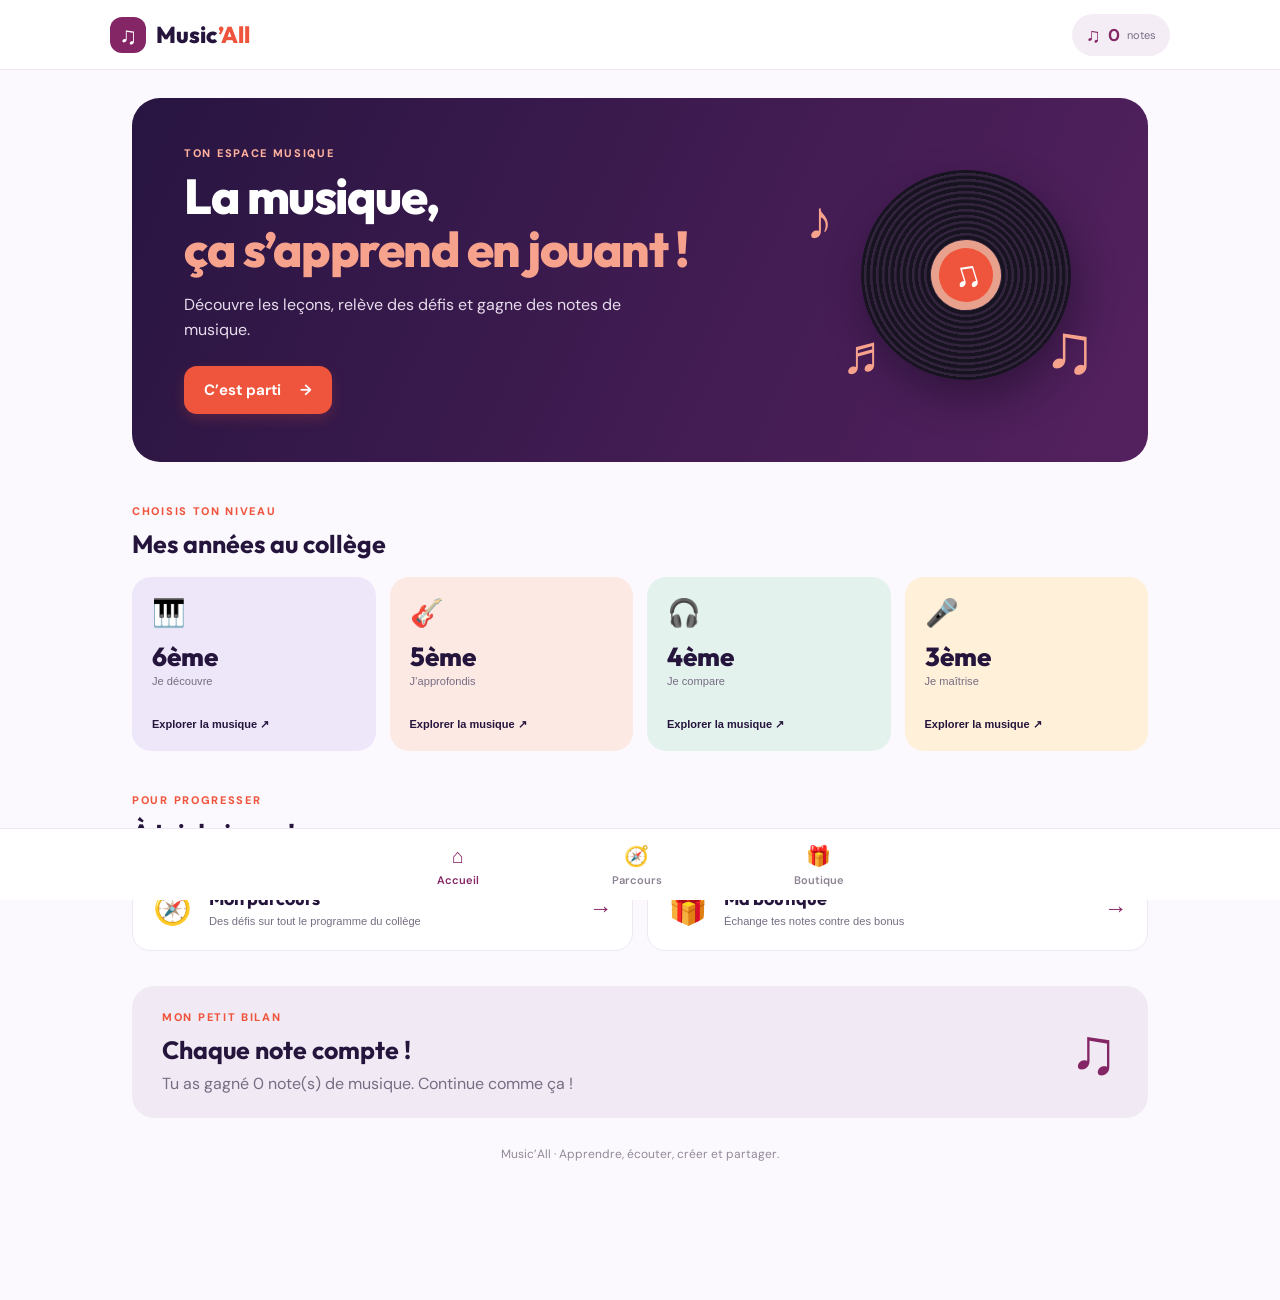
==== index.html @ 3e0e2c01 "Add files via upload" ====
<!doctype html>
<html lang="fr">
<head>
  <meta charset="utf-8">
  <meta name="viewport" content="width=device-width, initial-scale=1">
  <meta name="theme-color" content="#24113f">
  <title>Music’All – L’éducation musicale au collège</title>
  <link rel="stylesheet" href="style.css">
</head>
<body>
  <header class="topbar">
    <a class="brand" href="#" aria-label="Accueil Music’All" onclick="showHome();return false">
      <span class="brand-mark">♫</span><span>Music<span class="brand-accent">’All</span></span>
    </a>
    <div class="wallet" aria-live="polite"><span>♫</span><strong id="header-points">0</strong><small>notes</small></div>
  </header>

  <main id="app">
    <section id="home-view" class="view active">
      <div class="hero">
        <div class="hero-copy">
          <p class="eyebrow">TON ESPACE MUSIQUE</p>
          <h1>La musique,<br><span>ça s’apprend en jouant !</span></h1>
          <p class="hero-text">Découvre les leçons, relève des défis et gagne des notes de musique.</p>
          <button class="primary-btn" onclick="document.getElementById('levels').scrollIntoView({behavior:'smooth'})">C’est parti <span>→</span></button>
        </div>
        <div class="hero-art" aria-hidden="true">
          <span class="float-note n1">♪</span><span class="float-note n2">♫</span>
          <div class="disc"><div class="disc-center">♫</div></div>
          <span class="float-note n3">♬</span>
        </div>
      </div>

      <section class="section-block" id="levels">
        <div class="section-heading"><div><p class="eyebrow">CHOISIS TON NIVEAU</p><h2>Mes années au collège</h2></div></div>
        <div class="level-grid">
          <button class="level-card c6" onclick="showLevel('6e')"><span class="level-icon">🎹</span><span class="level-name">6ème</span><small>Je découvre</small><b>Explorer la musique ↗</b></button>
          <button class="level-card c5" onclick="showLevel('5e')"><span class="level-icon">🎸</span><span class="level-name">5ème</span><small>J’approfondis</small><b>Explorer la musique ↗</b></button>
          <button class="level-card c4" onclick="showLevel('4e')"><span class="level-icon">🎧</span><span class="level-name">4ème</span><small>Je compare</small><b>Explorer la musique ↗</b></button>
          <button class="level-card c3" onclick="showLevel('3e')"><span class="level-icon">🎤</span><span class="level-name">3ème</span><small>Je maîtrise</small><b>Explorer la musique ↗</b></button>
        </div>
      </section>

      <section class="section-block">
        <div class="section-heading"><div><p class="eyebrow">POUR PROGRESSER</p><h2>À toi de jouer !</h2></div></div>
        <div class="feature-grid">
          <button class="feature-card parcours-card" onclick="startJourney()"><span class="feature-emoji">🧭</span><span><b>Mon parcours</b><small>Des défis sur tout le programme du collège</small></span><span class="arrow">→</span></button>
          <button class="feature-card shop-card" onclick="showShop()"><span class="feature-emoji">🎁</span><span><b>Ma boutique</b><small>Échange tes notes contre des bonus</small></span><span class="arrow">→</span></button>
        </div>
      </section>

      <section class="progress-panel">
        <div><p class="eyebrow">MON PETIT BILAN</p><h2>Chaque note compte !</h2><p id="home-progress">Tu as gagné 0 note de musique. Continue comme ça !</p></div>
        <div class="big-note">♫</div>
      </section>
      <p class="footnote">Music’All · Apprendre, écouter, créer et partager.</p>
    </section>

    <section id="level-view" class="view">
      <button class="back-btn" onclick="showHome()">← Accueil</button>
      <div class="page-intro"><p class="eyebrow" id="level-eyebrow">TON NIVEAU</p><h1 id="level-title">6ème</h1><p id="level-desc"></p></div>
      <div id="theme-list" class="theme-list"></div>
    </section>

    <section id="lesson-view" class="view">
      <button class="back-btn" onclick="backToLevel()">← Retour aux thèmes</button>
      <div class="lesson-header"><span class="lesson-symbol" id="lesson-symbol">🎼</span><div><p class="eyebrow" id="lesson-level"></p><h1 id="lesson-title"></h1></div></div>
      <article class="lesson-card">
        <p class="eyebrow">JE COMPRENDS</p><div id="lesson-content" class="lesson-content"></div>
        <div class="remember-box"><div class="remember-title">💡 Ce qu’il faut retenir</div><ul id="lesson-remember"></ul></div>
        <button class="primary-btn full-btn" id="lesson-quiz-btn">Je m’entraîne <span>→</span></button>
      </article>
    </section>

    <section id="quiz-view" class="view">
      <button class="back-btn" onclick="backFromQuiz()">← Retour à la leçon</button>
      <div class="quiz-top"><div><p class="eyebrow" id="quiz-category">ENTRAÎNEMENT</p><h1 id="quiz-title">À toi de jouer !</h1></div><div class="quiz-counter" id="quiz-counter">1 / 5</div></div>
      <div class="quiz-progress"><span id="quiz-progress-bar"></span></div>
      <article class="quiz-card">
        <div class="question-number" id="question-number">QUESTION 1</div>
        <h2 id="question-text"></h2>
        <div id="answer-area" class="answer-area"></div>
        <div id="feedback" class="feedback" aria-live="polite"></div>
        <button id="validate-btn" class="primary-btn full-btn" onclick="validateAnswer()">Valider ma réponse</button>
        <button id="next-btn" class="primary-btn full-btn hidden" onclick="nextQuestion()">Question suivante →</button>
      </article>
    </section>

    <section id="result-view" class="view">
      <div class="result-card">
        <div class="result-icon" id="result-icon">🎉</div><p class="eyebrow">DÉFI TERMINÉ</p><h1 id="result-title">Bravo !</h1>
        <p id="result-message"></p>
        <div class="earned"><strong id="earned-points">+0</strong><span>♫ notes gagnées</span></div>
        <p class="result-score" id="result-score"></p>
        <div class="result-actions"><button class="primary-btn" onclick="replayQuiz()">Recommencer</button><button class="secondary-btn" onclick="resultReturn()">Continuer</button></div>
      </div>
    </section>

    <section id="journey-view" class="view">
      <button class="back-btn" onclick="showHome()">← Accueil</button>
      <div class="page-intro journey-intro"><p class="eyebrow">LE GRAND VOYAGE MUSICAL</p><h1>Mon parcours 🧭</h1><p>Un mélange de questions sur les quatre années du collège. À toi de relever le défi !</p></div>
      <div class="journey-banner"><span>🎼</span><div><b>Le défi des mélomanes</b><small>10 questions · Plusieurs thèmes · Des notes à gagner</small></div></div>
      <button class="primary-btn full-btn" onclick="startJourneyQuiz()">Commencer le parcours <span>→</span></button>
      <p class="small-note">Chaque parcours propose une sélection aléatoire de questions. Tu peux le refaire pour t’entraîner !</p>
    </section>

    <section id="shop-view" class="view">
      <button class="back-btn" onclick="showHome()">← Accueil</button>
      <div class="page-intro"><p class="eyebrow">LA BOUTIQUE MUSIC’ALL</p><h1>Mes bonus 🎁</h1><p>Tu as gagné des notes ? Échange-les contre des récompenses proposées par ton professeur.</p></div>
      <div class="shop-wallet"><span>Mon solde</span><strong><span id="shop-points">0</span> ♫</strong></div>
      <div id="shop-items" class="shop-grid"></div>
      <p class="small-note">Les bonus sont virtuels. Leur utilisation est à définir avec ton professeur.</p>
    </section>
  </main>

  <nav class="bottom-nav">
    <button class="nav-item active" onclick="showHome()"><span>⌂</span>Accueil</button>
    <button class="nav-item" onclick="startJourney()"><span>🧭</span>Parcours</button>
    <button class="nav-item" onclick="showShop()"><span>🎁</span>Boutique</button>
  </nav>
  <div id="toast" class="toast" role="status"></div>
  <script src="app.js"></script>
</body>
</html>
---- style.css ----
@import url('https://fonts.googleapis.com/css2?family=DM+Sans:wght@400;500;600;700;800&family=Outfit:wght@500;600;700;800&display=swap');
:root{--ink:#25153c;--muted:#766d83;--purple:#842665;--purple2:#a43d83;--orange:#ef543c;--paper:#fbf9fd;--line:#eee8f2;--green:#16835d}
*{box-sizing:border-box}body{margin:0;background:var(--paper);color:var(--ink);font-family:'DM Sans',sans-serif;padding-bottom:88px}.topbar{height:70px;display:flex;align-items:center;justify-content:space-between;padding:0 max(22px,calc((100vw - 1060px)/2));background:#fff;border-bottom:1px solid var(--line);position:sticky;top:0;z-index:5}.brand{display:flex;align-items:center;gap:10px;font:800 23px Outfit,sans-serif;color:var(--ink);text-decoration:none}.brand-mark{width:36px;height:36px;border-radius:12px;background:var(--purple);color:white;display:grid;place-items:center;font-size:24px}.brand-accent{color:var(--orange)}.wallet{background:#f5edf5;padding:8px 14px;border-radius:30px;display:flex;align-items:center;gap:7px;color:var(--purple)}.wallet span{font-size:20px}.wallet strong{font-size:17px}.wallet small{color:var(--muted);font-size:11px}main{max-width:1060px;margin:auto;padding:28px 22px 50px}.view{display:none}.view.active{display:block}.hero{background:linear-gradient(115deg,#281541,#54215f);border-radius:28px;padding:48px 52px;color:white;display:flex;justify-content:space-between;align-items:center;overflow:hidden;min-height:290px;position:relative}.hero-copy{max-width:570px;z-index:1}.eyebrow{font-size:11px;font-weight:800;letter-spacing:1.7px;color:var(--orange);margin:0 0 10px}.hero .eyebrow{color:#ffb19e}.hero h1,.page-intro h1,.lesson-header h1,.quiz-top h1{font:800 clamp(32px,5vw,49px)/1.08 Outfit,sans-serif;letter-spacing:-1.5px;margin:0}.hero h1 span{color:#f6a28c}.hero-text{color:#e7dcec;line-height:1.6;max-width:440px;margin:16px 0 23px}.primary-btn,.secondary-btn{border:0;border-radius:13px;padding:14px 20px;font:700 15px 'DM Sans';cursor:pointer;transition:.18s}.primary-btn{background:var(--orange);color:white;box-shadow:0 5px 13px #ef543c30}.primary-btn:hover{transform:translateY(-2px);filter:brightness(1.04)}.primary-btn span{margin-left:15px}.secondary-btn{background:#f2edf5;color:var(--purple)}.full-btn{width:100%;margin-top:20px}.hero-art{width:300px;height:230px;position:relative;flex-shrink:0}.disc{position:absolute;width:210px;height:210px;border-radius:50%;background:repeating-radial-gradient(circle,#171321 0 3px,#33243d 4px 6px);right:25px;top:5px;box-shadow:0 18px 40px #100a1b70;display:grid;place-items:center;transform:rotate(-17deg)}.disc-center{height:70px;width:70px;border-radius:50%;background:var(--orange);color:white;display:grid;place-items:center;font-size:38px;border:8px solid #e7a18d}.float-note{position:absolute;color:#f6a28c;font-size:54px;z-index:2}.n1{left:10px;top:20px}.n2{right:0;bottom:0;font-size:70px}.n3{left:45px;bottom:5px}.section-block{margin-top:42px}.section-heading{display:flex;align-items:end;justify-content:space-between;margin-bottom:17px}.section-heading h2,.progress-panel h2{font:700 25px Outfit;margin:0}.level-grid{display:grid;grid-template-columns:repeat(4,1fr);gap:14px}.level-card{border:0;border-radius:19px;padding:20px;text-align:left;min-height:174px;display:flex;flex-direction:column;align-items:flex-start;cursor:pointer;color:var(--ink);transition:.2s}.level-card:hover{transform:translateY(-4px);box-shadow:0 10px 24px #2c164018}.c6{background:#eee7fa}.c5{background:#fce9e4}.c4{background:#e4f2ee}.c3{background:#fff0d9}.level-icon{font-size:27px;margin-bottom:11px}.level-name{font:800 26px Outfit}.level-card small{color:var(--muted);margin-top:2px}.level-card b{font-size:11px;margin-top:auto;padding-top:13px}.feature-grid{display:grid;grid-template-columns:1fr 1fr;gap:14px}.feature-card{display:flex;align-items:center;gap:16px;text-align:left;padding:20px;border:1px solid var(--line);background:white;border-radius:18px;cursor:pointer;color:var(--ink)}.feature-card:hover{border-color:#d8bfd5}.feature-emoji{font-size:32px}.feature-card b{display:block;font:700 18px Outfit}.feature-card small{display:block;color:var(--muted);margin-top:4px;line-height:1.4}.arrow{margin-left:auto;font-size:23px;color:var(--purple)}.progress-panel{margin-top:35px;border-radius:22px;background:#f1eaf4;padding:24px 30px;display:flex;align-items:center;justify-content:space-between}.progress-panel h2{margin-bottom:7px}.progress-panel p:last-child{color:var(--muted);margin:0}.big-note{font-size:65px;color:var(--purple)}.footnote,.small-note{color:#93899b;font-size:12px;text-align:center;margin:28px 0 0}.back-btn{border:0;background:transparent;color:var(--purple);font-weight:700;padding:8px 0 20px;cursor:pointer}.page-intro{padding:15px 0 25px}.page-intro h1{font-size:40px}.page-intro p:last-child{color:var(--muted);max-width:650px;line-height:1.6}.theme-list{display:grid;grid-template-columns:repeat(2,1fr);gap:14px}.theme-card{background:#fff;border:1px solid var(--line);border-radius:18px;padding:20px;display:flex;align-items:center;gap:15px;cursor:pointer;text-align:left;color:var(--ink)}.theme-card:hover{border-color:#caa9c5;box-shadow:0 8px 20px #2c16400d}.theme-emoji{width:53px;height:53px;border-radius:15px;background:#f4edf5;display:grid;place-items:center;font-size:25px;flex-shrink:0}.theme-card b{display:block;font:700 17px Outfit}.theme-card small{color:var(--muted);display:block;margin-top:5px}.theme-arrow{margin-left:auto;color:var(--purple);font-size:23px}.lesson-header{display:flex;gap:17px;align-items:center;margin:8px 0 23px}.lesson-symbol{width:68px;height:68px;border-radius:20px;background:#f1e8f3;display:grid;place-items:center;font-size:34px}.lesson-header h1{font-size:34px}.lesson-card,.quiz-card{background:#fff;border:1px solid var(--line);border-radius:22px;padding:28px;max-width:800px}.lesson-content{font-size:16px;line-height:1.75}.lesson-content h3{font:700 20px Outfit;margin:20px 0 7px}.lesson-content p{margin:7px 0 14px}.lesson-content .vocab{background:#f8f3f8;border-radius:12px;padding:12px 15px;margin:12px 0}.remember-box{background:#f1eaf4;border-left:4px solid var(--purple);border-radius:12px;padding:18px 20px;margin-top:25px}.remember-title{font:700 18px Outfit;margin-bottom:9px}.remember-box ul{padding-left:20px;margin:0;line-height:1.8}.quiz-top{display:flex;justify-content:space-between;align-items:center;margin:12px 0 18px}.quiz-top h1{font-size:32px}.quiz-counter{background:#f1eaf4;color:var(--purple);padding:10px 14px;border-radius:12px;font-weight:800}.quiz-progress{height:8px;background:#eee8f2;border-radius:20px;overflow:hidden;margin-bottom:20px;max-width:800px}.quiz-progress span{height:100%;display:block;background:var(--orange);width:0;transition:.2s}.quiz-card{max-width:800px}.question-number{color:var(--orange);font-size:11px;font-weight:800;letter-spacing:1.5px}.quiz-card h2{font:700 24px/1.35 Outfit;margin:12px 0 22px}.answer-area{display:grid;gap:10px}.answer-option{border:2px solid #eee8f2;background:white;border-radius:13px;padding:14px 16px;text-align:left;font:600 15px 'DM Sans';cursor:pointer;color:var(--ink)}.answer-option:hover{border-color:#c9a7c4}.answer-option.selected{border-color:var(--purple);background:#f7f0f7}.answer-option.correct{border-color:#40a982;background:#eaf7f1}.answer-option.wrong{border-color:#e77d6b;background:#fff0ed}.feedback{min-height:24px;margin-top:13px;font-weight:700;font-size:14px}.feedback.good{color:var(--green)}.feedback.bad{color:#c84b3c}.hidden{display:none!important}.result-card{max-width:600px;margin:35px auto;background:white;border:1px solid var(--line);border-radius:25px;padding:38px;text-align:center}.result-icon{font-size:60px}.result-card h1{font:800 38px Outfit;margin:5px}.result-card>p:not(.eyebrow){color:var(--muted);line-height:1.5}.earned{background:#f5edf5;border-radius:17px;padding:16px;margin:20px auto;width:max-content;min-width:170px;color:var(--purple)}.earned strong{font:800 34px Outfit;display:block}.earned span{font-size:13px}.result-score{font-weight:700!important;color:var(--ink)!important}.result-actions{display:flex;gap:10px;justify-content:center;flex-wrap:wrap}.journey-banner{background:linear-gradient(110deg,#2c1747,#68265f);border-radius:19px;color:white;padding:22px;display:flex;align-items:center;gap:18px;margin:10px 0 20px}.journey-banner>span{font-size:40px}.journey-banner b{display:block;font:700 19px Outfit}.journey-banner small{display:block;color:#e6d8e8;margin-top:5px}.shop-wallet{background:#f1eaf4;border-radius:16px;padding:17px 20px;display:flex;justify-content:space-between;align-items:center;margin-bottom:18px;color:var(--purple)}.shop-wallet strong{font:800 24px Outfit}.shop-grid{display:grid;grid-template-columns:repeat(2,1fr);gap:14px}.shop-item{background:white;border:1px solid var(--line);border-radius:18px;padding:20px;display:flex;gap:15px;align-items:center}.shop-item .shop-emoji{font-size:31px}.shop-item b{display:block;font:700 17px Outfit}.shop-item small{display:block;color:var(--muted);margin:4px 0 10px}.buy-btn{border:0;border-radius:9px;padding:8px 12px;background:#f2eaf3;color:var(--purple);font-weight:800;cursor:pointer}.buy-btn:disabled{opacity:.4;cursor:not-allowed}.toast{position:fixed;bottom:95px;left:50%;transform:translate(-50%,15px);background:#24153a;color:white;padding:12px 18px;border-radius:12px;opacity:0;pointer-events:none;transition:.2s;z-index:10;font-weight:600;font-size:13px}.toast.show{opacity:1;transform:translate(-50%,0)}.bottom-nav{position:fixed;bottom:0;left:0;right:0;height:72px;background:#fff;border-top:1px solid var(--line);display:flex;justify-content:center;gap:min(14vw,120px);z-index:6}.nav-item{border:0;background:none;color:#8b8292;font:600 11px 'DM Sans';display:flex;flex-direction:column;align-items:center;justify-content:center;gap:4px;cursor:pointer;min-width:55px}.nav-item span{font-size:20px}.nav-item.active{color:var(--purple)}@media(max-width:720px){main{padding:18px 15px 35px}.hero{padding:32px 25px;min-height:260px}.hero-art{width:155px;height:160px;margin-right:-25px;opacity:.9}.disc{width:145px;height:145px;right:0;top:5px}.disc-center{width:52px;height:52px;font-size:27px;border-width:6px}.float-note{font-size:35px}.n1{left:-5px}.n2{font-size:45px}.n3{left:5px}.hero h1{font-size:35px}.hero-text{font-size:14px}.level-grid{grid-template-columns:repeat(2,1fr)}.level-card{min-height:150px;padding:16px}.feature-grid,.theme-list,.shop-grid{grid-template-columns:1fr}.section-block{margin-top:32px}.lesson-card,.quiz-card{padding:20px}.lesson-header h1{font-size:27px}.page-intro h1{font-size:34px}.progress-panel{padding:20px}.big-note{font-size:48px}}@media(max-width:390px){.hero-art{display:none}.hero{padding:29px 23px}.hero h1{font-size:33px}}
.shop-kind{display:block;width:max-content;margin:2px 0 9px;padding:4px 7px;border-radius:6px;background:#f5eff6;color:#842665;font-size:9px;font-weight:800;letter-spacing:.7px}
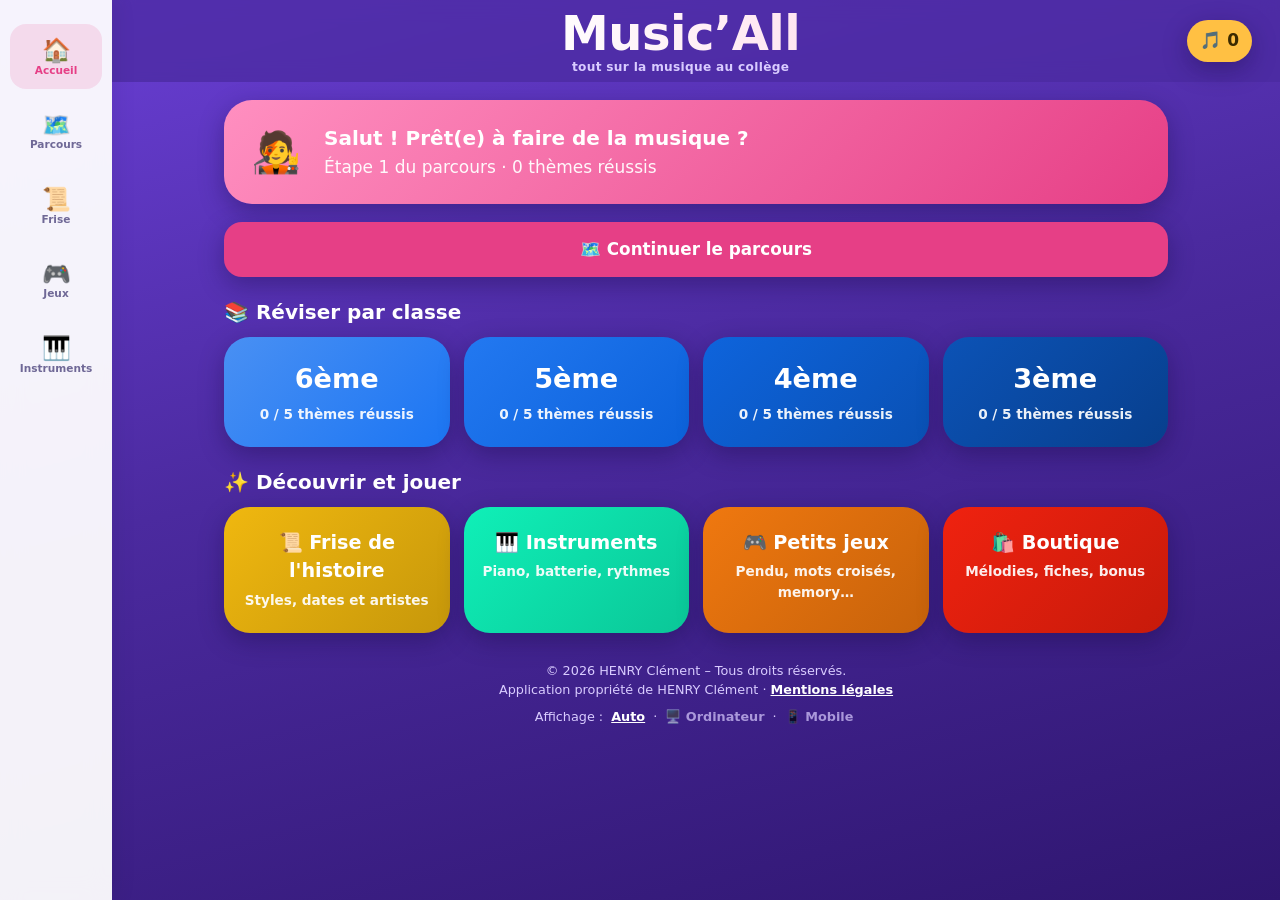
==== commit 2438fe32: "Add files via upload" ====
--- a/index.html
+++ b/index.html
@@ -1,124 +1,770 @@
-<!doctype html>
+<!DOCTYPE html>
 <html lang="fr">
 <head>
-  <meta charset="utf-8">
-  <meta name="viewport" content="width=device-width, initial-scale=1">
-  <meta name="theme-color" content="#24113f">
-  <title>Music’All – L’éducation musicale au collège</title>
-  <link rel="stylesheet" href="style.css">
+<meta charset="utf-8">
+<meta name="viewport" content="width=device-width, initial-scale=1, viewport-fit=cover">
+<title>Music’All</title>
+<link rel="manifest" href="manifest.webmanifest">
+<link rel="icon" href="icon-192.png">
+<link rel="apple-touch-icon" href="icon-192.png">
+<meta name="theme-color" content="#4b2a8f">
+<meta name="apple-mobile-web-app-capable" content="yes">
+<meta name="mobile-web-app-capable" content="yes">
+<meta name="apple-mobile-web-app-title" content="Music’All">
+<style>
+:root{--bg:#f6f2ff;--card:#fff;--ink:#1e1544;--mut:#6f6896;--pri:#4b2a8f;--sun:#ffc043;--teal:#2bb3a3;--sec:#7c4dff;--pink:#ff5c8a;--ok:#2bb673;--ko:#ef476f;--line:#e5dcff;--sh:0 8px 24px rgba(75,42,143,.16)}
+@media(prefers-color-scheme:dark){:root{--bg:#150f2b;--card:#211a42;--ink:#f1ecff;--mut:#aaa2d4;--pri:#7c4dff;--sec:#9a73ff;--line:#362c66;--sh:0 8px 24px rgba(0,0,0,.4)}}
+*{box-sizing:border-box;-webkit-tap-highlight-color:transparent}
+body{margin:0;font-family:ui-rounded,"Nunito","Segoe UI",system-ui,sans-serif;background:var(--bg);color:var(--ink);line-height:1.5;padding-bottom:calc(96px + env(safe-area-inset-bottom))}
+header{position:sticky;top:0;z-index:9;display:flex;align-items:center;gap:8px;padding:calc(10px + env(safe-area-inset-top)) 14px 10px;background:color-mix(in srgb,var(--bg) 88%,transparent);backdrop-filter:blur(10px)}
+#back{border:0;background:var(--card);color:var(--ink);width:42px;height:42px;border-radius:50%;font-size:1.5rem;box-shadow:var(--sh);cursor:pointer;visibility:hidden;flex:none}
+#logo{flex:1;margin:0;text-align:center;font-size:clamp(1.3rem,6vw,1.9rem);font-weight:900;white-space:nowrap;cursor:pointer;background:linear-gradient(90deg,var(--pri),var(--pink));-webkit-background-clip:text;background-clip:text;color:transparent}
+@media(prefers-color-scheme:dark){#logo{background:linear-gradient(90deg,#b79cff,#ff8fb0);-webkit-background-clip:text;background-clip:text}}
+#score{background:var(--sun);color:#3b2a00;font-weight:900;padding:8px 13px;border-radius:99px;box-shadow:var(--sh);flex:none;cursor:pointer}
+main{max-width:640px;margin:0 auto;padding:6px 16px}
+h2{margin:20px 0 10px;font-size:1.25rem}
+.hero-card{background:linear-gradient(135deg,var(--pri),var(--pink));color:#fff;border-radius:28px;padding:20px;box-shadow:var(--sh);display:flex;gap:16px;align-items:center;margin:8px 0 6px}
+.hero-card h3{margin:0;font-size:1.25rem}.hero-card p{margin:2px 0 0;opacity:.95}
+.btn{border:0;border-radius:18px;padding:15px 20px;font:inherit;font-weight:800;cursor:pointer;background:var(--card);color:var(--ink);box-shadow:var(--sh);transition:transform .12s}
+.btn:active{transform:scale(.97)}
+.main{background:var(--pri);color:#fff;width:100%;margin-top:12px;font-size:1.05rem}
+.alt{background:var(--sec);color:#fff}
+.grid{display:grid;grid-template-columns:1fr 1fr;gap:14px}
+.lv{color:#fff;text-align:center;padding:22px 16px;border-radius:26px;background:linear-gradient(135deg,var(--c),var(--c2));font-size:1.7rem;font-weight:900}
+.lv small{display:block;font-size:.85rem;font-weight:700;opacity:.92;margin-top:4px}
+.axe{display:flex;align-items:center;gap:14px;width:100%;text-align:left;margin-bottom:12px;padding:12px 16px}
+.axe .t{width:52px;height:52px;border-radius:16px;display:grid;place-items:center;font-size:1.7rem;flex:none}
+.axe b{display:block}.axe small{color:var(--mut);font-weight:700;display:block}
+.card{background:var(--card);border-radius:24px;padding:18px;margin:12px 0;box-shadow:var(--sh)}
+.card h3{margin:0 0 8px}.card p{margin:8px 0}
+.lesson{border-top:6px solid var(--sec)}
+.retain{border-top:6px solid var(--sun);background:color-mix(in srgb,var(--sun) 14%,var(--card))}
+.retain li{list-style:none;margin:8px 0;padding-left:30px;position:relative}
+.retain li::before{content:"♪";position:absolute;left:4px;color:var(--pink);font-weight:900}
+.seg{display:flex;background:var(--line);border-radius:18px;padding:4px;margin:10px 0}
+.seg button{flex:1;border:0;background:none;padding:11px;border-radius:14px;font:inherit;font-weight:800;color:var(--mut);cursor:pointer}
+.seg button.on{background:var(--card);color:var(--ink);box-shadow:var(--sh)}
+.tr{color:var(--mut);font-size:.92rem;margin:4px 0 8px}
+.q{font-size:1.1rem}
+.opt{display:block;width:100%;text-align:left;margin:8px 0;padding:15px;border-radius:16px;border:2px solid var(--line);background:var(--card);color:var(--ink);font:inherit;cursor:pointer}
+.opt.ok{border-color:var(--ok);background:color-mix(in srgb,var(--ok) 20%,var(--card))}
+.opt.ko{border-color:var(--ko);background:color-mix(in srgb,var(--ko) 20%,var(--card))}
+input[type=text],select{font:inherit;padding:14px;border-radius:16px;border:2px solid var(--line);width:100%;margin:8px 0;background:var(--card);color:var(--ink)}
+.chips{display:flex;flex-wrap:wrap;gap:8px;margin:8px 0;min-height:44px;padding:6px;border-radius:16px}
+.zone{border:2px dashed var(--line)}
+.chip{background:var(--sec);color:#fff;padding:10px 15px;border-radius:99px;border:0;font:inherit;font-weight:700;cursor:pointer;touch-action:none;user-select:none;-webkit-user-select:none}
+.chip.sel{outline:3px solid var(--sun)}.chip.off{background:var(--line);color:var(--mut)}
+.msg{font-weight:800;margin-top:10px}.msg.ok{color:var(--ok)}.msg.ko{color:var(--ko)}
+.say{background:none;border:0;font:inherit;color:var(--sec);font-weight:800;cursor:pointer;padding:6px 0}
+.bar{height:12px;background:var(--line);border-radius:9px;overflow:hidden;margin:6px 0}
+.bar i{display:block;height:100%;background:linear-gradient(90deg,var(--sun),var(--pink));border-radius:9px;transition:width .4s}
+.big{text-align:center}.big .em{font-size:3.6rem}
+.gift{background:color-mix(in srgb,var(--sun) 25%,var(--card));border-radius:16px;padding:10px;margin:10px 0;font-weight:800}
+.ex{max-width:760px;margin-left:auto;margin-right:auto}
+.av{position:relative;width:1.6em;height:1.6em;display:inline-grid;place-items:center;border-radius:50%;flex:none}
+.av .b{font-size:1em;line-height:1}.av img.b{width:100%;height:100%;object-fit:contain}
+.av .hat{position:absolute;top:-.3em;left:50%;transform:translateX(-50%);font-size:.55em;line-height:1}
+.av .fc{position:absolute;top:.52em;left:50%;transform:translateX(-50%);font-size:.42em;line-height:1}
+.av .hd{position:absolute;right:-.25em;bottom:.05em;font-size:.55em;line-height:1}
+.av .pt{position:absolute;left:-.3em;bottom:0;font-size:.55em;line-height:1}
+.items{display:grid;grid-template-columns:repeat(auto-fill,minmax(84px,1fr));gap:10px}
+.it{border:2px solid var(--line);background:var(--card);border-radius:16px;padding:10px 4px;font-size:1.8rem;text-align:center;cursor:pointer;color:var(--ink);font-family:inherit}
+.it small{display:block;font-size:.68rem;font-weight:700;color:var(--mut);line-height:1.1;margin-top:4px}
+.it.on{border-color:var(--pink);background:color-mix(in srgb,var(--pink) 14%,var(--card))}
+.it.lock{opacity:.55;filter:grayscale(1)}
+.it i{display:block;width:32px;height:32px;border-radius:50%;margin:0 auto;border:2px solid #fff;box-shadow:0 0 0 1px var(--line)}
+.road{display:flex;flex-direction:column-reverse;position:relative;padding:14px 0;margin:10px 0}
+.road::before{content:"";position:absolute;left:50%;top:0;bottom:0;width:18px;margin-left:-9px;border-radius:9px;background:repeating-linear-gradient(180deg,#fff9 0 10px,transparent 10px 24px),#c9bbea}
+.stop{display:grid;grid-template-columns:1fr 84px 1fr;align-items:center;margin:16px 0;position:relative}
+.nw{grid-column:2;grid-row:1;display:flex;justify-content:center;position:relative}
+.node{width:70px;height:70px;border-radius:50%;border:5px solid #fff;font-size:1.9rem;background:#c9bbea;box-shadow:var(--sh);cursor:pointer}
+.node.done{background:var(--sun)}.node.cur{background:var(--pink);animation:pulse 1.4s infinite}.node.lock{filter:grayscale(1);opacity:.55;cursor:not-allowed}
+.lab{padding:0 10px;font-weight:900}.lab small{display:block;color:var(--mut);font-weight:700}
+.stop.r .lab{grid-column:3;grid-row:1}.stop.l .lab{grid-column:1;grid-row:1;text-align:right}
+.hero{position:absolute;top:-56px;left:50%;margin-left:-29px;animation:bob 1s infinite;pointer-events:none;z-index:2}
+.hero.walk{animation:walk 1s ease-out,bob 1s 1s infinite}
+@keyframes bob{50%{transform:translateY(-6px)}}
+@keyframes walk{from{transform:translateY(120px);opacity:0}to{transform:none;opacity:1}}
+@keyframes pulse{50%{box-shadow:0 0 0 12px rgba(255,92,138,.28)}}
+/* frise */
+.tl{overflow-x:auto;scroll-snap-type:x proximity;padding-bottom:6px}
+.tli{display:flex;gap:12px;width:max-content;position:relative;padding:50px 10px 10px}
+.tli::before{content:"";position:absolute;left:0;right:0;top:36px;height:6px;border-radius:4px;background:linear-gradient(90deg,var(--sec),var(--pink))}
+.ti{width:158px;flex:none;position:relative;cursor:pointer;text-align:center;scroll-snap-align:center}
+.ti .dt{position:absolute;top:-40px;left:-6px;right:-6px;font-weight:900;font-size:.74rem;color:var(--pri)}
+.ti i{position:absolute;top:-20px;left:50%;margin-left:-10px;width:20px;height:20px;border-radius:50%;background:var(--c);border:4px solid var(--bg)}
+.ti .tc{background:var(--card);border-radius:18px;padding:12px 8px;box-shadow:var(--sh);border-top:6px solid var(--c);min-height:104px}
+.ti.on .tc{outline:3px solid var(--sun)}
+.ti .tc div{font-size:1.9rem}.ti .tc b{display:block;font-size:.85rem;line-height:1.2}
+.arrows{display:flex;gap:10px;justify-content:flex-end}.arrows button{width:48px;padding:8px}
+/* piano & batterie */
+.piano{position:relative;display:flex;height:190px;margin:10px 0;user-select:none;-webkit-user-select:none;touch-action:none}
+.wk{flex:1;background:#fff;border:1px solid #b9b0d0;border-radius:0 0 8px 8px;display:flex;align-items:flex-end;justify-content:center;padding-bottom:8px;font-size:.7rem;color:#5a5278;font-weight:800}
+.wk.on{background:#d9c8ff}.wk.tg{box-shadow:inset 0 -16px 0 var(--sun)}
+.bk{position:absolute;top:0;width:4.3%;height:62%;background:#241a4a;border-radius:0 0 6px 6px;z-index:2}
+.bk.on{background:var(--sec)}.bk.tg{box-shadow:0 0 0 4px var(--sun)}
+.pads{display:grid;grid-template-columns:repeat(3,1fr);gap:10px}
+.pad{aspect-ratio:1.25;border:0;border-radius:18px;font:inherit;font-weight:800;color:#fff;font-size:.95rem;cursor:pointer;touch-action:manipulation;box-shadow:var(--sh)}
+.pad:active{transform:scale(.94)}
+.sq{display:grid;grid-template-columns:62px repeat(8,1fr);gap:4px;align-items:center}
+.sq b{font-size:.72rem}.sc{aspect-ratio:1;border:0;border-radius:8px;background:var(--line);cursor:pointer;padding:0}
+.sc.on{background:var(--sec)}.sc.cur{outline:3px solid var(--sun)}
+/* mots croisés / mêlés */
+.xw{display:grid;gap:2px;justify-content:center;margin:10px auto}
+.xc{position:relative;width:var(--cs);height:var(--cs)}.xc.b{visibility:hidden}
+.xc input{width:100%;height:100%;text-align:center;text-transform:uppercase;font:inherit;font-weight:800;padding:0;border:2px solid var(--line);border-radius:6px;background:var(--card);color:var(--ink);font-size:calc(var(--cs)*.55)}
+.xc small{position:absolute;top:1px;left:3px;font-size:.55rem;font-weight:800;color:var(--sec);pointer-events:none}
+.xc.ko input{background:color-mix(in srgb,var(--ko) 25%,var(--card))}.xc.ok input{background:color-mix(in srgb,var(--ok) 25%,var(--card))}
+.cl li{margin:6px 0}
+.ws{display:grid;grid-template-columns:repeat(10,1fr);gap:3px;max-width:380px;margin:10px auto;user-select:none}
+.wc{aspect-ratio:1;border:0;border-radius:8px;background:var(--card);color:var(--ink);font:inherit;font-weight:800;box-shadow:var(--sh);cursor:pointer;font-size:1rem;padding:0}
+.wc.s{background:var(--sun);color:#3b2a00}.wc.f{background:var(--sec);color:#fff}
+.wl{display:flex;flex-wrap:wrap;gap:6px}.wl span{padding:4px 10px;border-radius:99px;background:var(--line);font-weight:700;font-size:.85rem}.wl span.f{text-decoration:line-through;opacity:.5}
+.kb{display:grid;grid-template-columns:repeat(7,1fr);gap:6px;margin:12px 0}.kbk{margin:0;padding:10px 0;text-align:center}.kbk:disabled{opacity:.55}
+.dz{display:flex;align-items:center;gap:10px;margin:8px 0}.dz b{flex:1;font-size:.9rem}
+.slot{flex:1;min-height:52px;border:2px dashed var(--line);border-radius:14px;display:flex;align-items:center;justify-content:center;padding:4px}
+.slot.ok{border:2px solid var(--ok);background:color-mix(in srgb,var(--ok) 18%,var(--card))}.slot.ko{border:2px solid var(--ko);background:color-mix(in srgb,var(--ko) 18%,var(--card))}
+.mem{display:grid;grid-template-columns:repeat(3,1fr);gap:10px;margin:14px 0}
+.mc{min-height:82px;border:0;border-radius:18px;background:linear-gradient(135deg,var(--sec),var(--pink));color:#fff;font:inherit;font-weight:800;font-size:1.4rem;cursor:pointer;padding:6px}
+.mc.up{background:var(--card);color:var(--ink);box-shadow:var(--sh);font-size:.78rem}.mc.done{background:color-mix(in srgb,var(--ok) 25%,var(--card));color:var(--ink);font-size:.78rem}
+#toast{position:fixed;left:16px;right:16px;bottom:calc(92px + env(safe-area-inset-bottom));max-width:560px;margin:auto;background:var(--ink);color:var(--bg);padding:12px 16px;border-radius:16px;z-index:50;transition:opacity .3s;opacity:0;pointer-events:none;text-align:center;font-weight:700}
+#tabs{position:fixed;left:0;right:0;bottom:0;z-index:20;display:flex;gap:4px;padding:8px 8px calc(8px + env(safe-area-inset-bottom));background:color-mix(in srgb,var(--card) 94%,transparent);backdrop-filter:blur(12px);box-shadow:0 -6px 20px rgba(0,0,0,.08)}
+#tabs button{flex:1;border:0;background:none;color:var(--mut);font:inherit;font-size:1.45rem;display:flex;flex-direction:column;align-items:center;padding:5px 2px;border-radius:16px;cursor:pointer;line-height:1.2}
+#tabs button span{font-size:.66rem;font-weight:800}
+#tabs button.on{color:var(--pink);background:color-mix(in srgb,var(--pink) 13%,transparent)}
+footer{max-width:640px;margin:18px auto 0;padding:0 16px;text-align:center;color:var(--mut);font-size:.8rem}
+footer a{color:var(--sec);font-weight:800;text-decoration:underline;cursor:pointer}
+#vw{margin-top:8px}#vw a{margin:0 4px;text-decoration:none;opacity:.7;cursor:pointer;color:var(--mut)}#vw a.on{opacity:1;color:var(--pri);text-decoration:underline}
+body.desk{padding-left:112px;padding-bottom:30px;font-size:17px}
+body.desk header{padding-left:20px;padding-right:28px}
+body.desk #tabs{top:0;bottom:0;right:auto;width:112px;flex-direction:column;justify-content:flex-start;gap:10px;padding:24px 10px;box-shadow:6px 0 20px rgba(0,0,0,.06)}
+body.desk #tabs button{flex:none;padding:12px 4px}
+body.desk main,body.desk footer{max-width:1000px}
+body.desk main{padding:10px 28px}
+body.desk .grid{grid-template-columns:repeat(auto-fill,minmax(220px,1fr))}
+body.desk .road{max-width:620px;margin:10px auto}
+body.desk .kb{grid-template-columns:repeat(13,1fr)}
+body.desk .mem{grid-template-columns:repeat(4,1fr)}
+body.desk .piano{height:240px}
+body.desk .btn:hover,body.desk .opt:hover,body.desk .it:hover{transform:translateY(-2px)}
+body.desk #toast{left:132px}
+/* ===== Thème violet (v2) */
+:root{--bg:#3b1d86;--card:#fff;--ink:#1e1544;--mut:#6f6896;--pri:#4b2a8f;--sun:#ffc043;--sec:#7c4dff;--pink:#ff5c8a;--ok:#2bb673;--ko:#ef476f;--line:#e5dcff;--sh:0 8px 24px rgba(20,8,60,.35);--rb:#e63f86}
+body{background:linear-gradient(165deg,#6a3fd6 0%,#4b2a9f 45%,#2f1670 100%) fixed;color:#fff}
+header{background:color-mix(in srgb,#4b2a9f 74%,transparent);padding-top:calc(8px + env(safe-area-inset-top));padding-bottom:8px}
+#ttl{flex:1;text-align:center;line-height:1.05;cursor:pointer}
+#logo{margin:0;font-size:clamp(2.1rem,9.5vw,3rem);letter-spacing:-.5px;background:linear-gradient(90deg,#fff 35%,#ffc2dd);-webkit-background-clip:text;background-clip:text;color:transparent;flex:none}
+#sub{font-size:.76rem;font-weight:700;color:#d9ccff;margin-top:3px;letter-spacing:.3px}
+.card{color:var(--ink)}.gift{color:#3b2a00}.ti .tc{color:var(--ink)}
+.tr{color:#d9ccff}.card .tr,.gift .tr{color:var(--mut)}
+.msg.ok{color:#7dffb8}.msg.ko{color:#ff9db5}.card .msg.ok{color:var(--ok)}.card .msg.ko{color:var(--ko)}
+.wl span{color:var(--ink)}.lab small{color:#e2d8ff}.say{color:#ffd1e6}
+.ti .dt{color:#fff}.ti i{border-color:#4b2a9f}
+footer{color:#d9ccff}footer a{color:#fff}#vw a{color:#d9ccff}#vw a.on{color:#fff}
+#toast{color:#fff}
+.hero-card{background:linear-gradient(135deg,#ff8fc0,#e63f86)}
+.main{background:var(--rb)}
+.alt{background:#fff;color:var(--rb);box-shadow:inset 0 0 0 2px var(--rb),var(--sh)}
+.chip{background:var(--rb)}.chip.off{background:#fff;color:var(--ink)}
+.lesson{border-top-color:var(--rb)}.retain li::before{color:var(--rb)}
+.bar i{background:linear-gradient(90deg,var(--sun),var(--rb))}
+.node.cur{background:var(--rb)}.node.done{background:color-mix(in srgb,var(--rb) 45%,white)}
+.it.on{border-color:var(--rb)}
+.mc{background:linear-gradient(135deg,var(--rb),color-mix(in srgb,var(--rb) 55%,white))}
+.wc.f,.sc.on{background:var(--rb)}
+#tabs button.on{color:var(--rb);background:color-mix(in srgb,var(--rb) 14%,transparent)}
+.cb{background:linear-gradient(135deg,var(--c),var(--c2));color:#fff;text-shadow:0 1px 2px rgba(0,0,0,.25)}
+.cb small{color:rgba(255,255,255,.92)}.cb .t{background:rgba(255,255,255,.28)}
+.av .ly{position:absolute;inset:0;width:100%;height:100%;object-fit:contain}
+.idc{background:linear-gradient(135deg,#fff,#f3ecff);border-radius:22px;border:3px solid #c9b6ff;color:var(--ink);box-shadow:var(--sh);overflow:hidden;margin:12px 0}
+.idh{background:var(--rb);color:#fff;padding:10px 14px;font-weight:900;letter-spacing:1px;font-size:.8rem}
+.idb{display:flex;gap:14px;padding:14px 14px 0}
+.idp{font-size:3.6rem;width:96px;height:118px;border-radius:14px;background:var(--line);display:grid;place-items:center;flex:none}
+.idf p,.idw p{margin:4px 0}.idf small,.idw small{display:block;color:var(--mut);font-size:.68rem;text-transform:uppercase;font-weight:800}
+.idf b{font-size:1.05rem}.idw{padding:6px 14px 14px}.idw ul{margin:4px 0;padding-left:20px}
+</style>
 </head>
 <body>
-  <header class="topbar">
-    <a class="brand" href="#" aria-label="Accueil Music’All" onclick="showHome();return false">
-      <span class="brand-mark">♫</span><span>Music<span class="brand-accent">’All</span></span>
-    </a>
-    <div class="wallet" aria-live="polite"><span>♫</span><strong id="header-points">0</strong><small>notes</small></div>
-  </header>
-
-  <main id="app">
-    <section id="home-view" class="view active">
-      <div class="hero">
-        <div class="hero-copy">
-          <p class="eyebrow">TON ESPACE MUSIQUE</p>
-          <h1>La musique,<br><span>ça s’apprend en jouant !</span></h1>
-          <p class="hero-text">Découvre les leçons, relève des défis et gagne des notes de musique.</p>
-          <button class="primary-btn" onclick="document.getElementById('levels').scrollIntoView({behavior:'smooth'})">C’est parti <span>→</span></button>
-        </div>
-        <div class="hero-art" aria-hidden="true">
-          <span class="float-note n1">♪</span><span class="float-note n2">♫</span>
-          <div class="disc"><div class="disc-center">♫</div></div>
-          <span class="float-note n3">♬</span>
-        </div>
-      </div>
-
-      <section class="section-block" id="levels">
-        <div class="section-heading"><div><p class="eyebrow">CHOISIS TON NIVEAU</p><h2>Mes années au collège</h2></div></div>
-        <div class="level-grid">
-          <button class="level-card c6" onclick="showLevel('6e')"><span class="level-icon">🎹</span><span class="level-name">6ème</span><small>Je découvre</small><b>Explorer la musique ↗</b></button>
-          <button class="level-card c5" onclick="showLevel('5e')"><span class="level-icon">🎸</span><span class="level-name">5ème</span><small>J’approfondis</small><b>Explorer la musique ↗</b></button>
-          <button class="level-card c4" onclick="showLevel('4e')"><span class="level-icon">🎧</span><span class="level-name">4ème</span><small>Je compare</small><b>Explorer la musique ↗</b></button>
-          <button class="level-card c3" onclick="showLevel('3e')"><span class="level-icon">🎤</span><span class="level-name">3ème</span><small>Je maîtrise</small><b>Explorer la musique ↗</b></button>
-        </div>
-      </section>
-
-      <section class="section-block">
-        <div class="section-heading"><div><p class="eyebrow">POUR PROGRESSER</p><h2>À toi de jouer !</h2></div></div>
-        <div class="feature-grid">
-          <button class="feature-card parcours-card" onclick="startJourney()"><span class="feature-emoji">🧭</span><span><b>Mon parcours</b><small>Des défis sur tout le programme du collège</small></span><span class="arrow">→</span></button>
-          <button class="feature-card shop-card" onclick="showShop()"><span class="feature-emoji">🎁</span><span><b>Ma boutique</b><small>Échange tes notes contre des bonus</small></span><span class="arrow">→</span></button>
-        </div>
-      </section>
-
-      <section class="progress-panel">
-        <div><p class="eyebrow">MON PETIT BILAN</p><h2>Chaque note compte !</h2><p id="home-progress">Tu as gagné 0 note de musique. Continue comme ça !</p></div>
-        <div class="big-note">♫</div>
-      </section>
-      <p class="footnote">Music’All · Apprendre, écouter, créer et partager.</p>
-    </section>
-
-    <section id="level-view" class="view">
-      <button class="back-btn" onclick="showHome()">← Accueil</button>
-      <div class="page-intro"><p class="eyebrow" id="level-eyebrow">TON NIVEAU</p><h1 id="level-title">6ème</h1><p id="level-desc"></p></div>
-      <div id="theme-list" class="theme-list"></div>
-    </section>
-
-    <section id="lesson-view" class="view">
-      <button class="back-btn" onclick="backToLevel()">← Retour aux thèmes</button>
-      <div class="lesson-header"><span class="lesson-symbol" id="lesson-symbol">🎼</span><div><p class="eyebrow" id="lesson-level"></p><h1 id="lesson-title"></h1></div></div>
-      <article class="lesson-card">
-        <p class="eyebrow">JE COMPRENDS</p><div id="lesson-content" class="lesson-content"></div>
-        <div class="remember-box"><div class="remember-title">💡 Ce qu’il faut retenir</div><ul id="lesson-remember"></ul></div>
-        <button class="primary-btn full-btn" id="lesson-quiz-btn">Je m’entraîne <span>→</span></button>
-      </article>
-    </section>
-
-    <section id="quiz-view" class="view">
-      <button class="back-btn" onclick="backFromQuiz()">← Retour à la leçon</button>
-      <div class="quiz-top"><div><p class="eyebrow" id="quiz-category">ENTRAÎNEMENT</p><h1 id="quiz-title">À toi de jouer !</h1></div><div class="quiz-counter" id="quiz-counter">1 / 5</div></div>
-      <div class="quiz-progress"><span id="quiz-progress-bar"></span></div>
-      <article class="quiz-card">
-        <div class="question-number" id="question-number">QUESTION 1</div>
-        <h2 id="question-text"></h2>
-        <div id="answer-area" class="answer-area"></div>
-        <div id="feedback" class="feedback" aria-live="polite"></div>
-        <button id="validate-btn" class="primary-btn full-btn" onclick="validateAnswer()">Valider ma réponse</button>
-        <button id="next-btn" class="primary-btn full-btn hidden" onclick="nextQuestion()">Question suivante →</button>
-      </article>
-    </section>
-
-    <section id="result-view" class="view">
-      <div class="result-card">
-        <div class="result-icon" id="result-icon">🎉</div><p class="eyebrow">DÉFI TERMINÉ</p><h1 id="result-title">Bravo !</h1>
-        <p id="result-message"></p>
-        <div class="earned"><strong id="earned-points">+0</strong><span>♫ notes gagnées</span></div>
-        <p class="result-score" id="result-score"></p>
-        <div class="result-actions"><button class="primary-btn" onclick="replayQuiz()">Recommencer</button><button class="secondary-btn" onclick="resultReturn()">Continuer</button></div>
-      </div>
-    </section>
-
-    <section id="journey-view" class="view">
-      <button class="back-btn" onclick="showHome()">← Accueil</button>
-      <div class="page-intro journey-intro"><p class="eyebrow">LE GRAND VOYAGE MUSICAL</p><h1>Mon parcours 🧭</h1><p>Un mélange de questions sur les quatre années du collège. À toi de relever le défi !</p></div>
-      <div class="journey-banner"><span>🎼</span><div><b>Le défi des mélomanes</b><small>10 questions · Plusieurs thèmes · Des notes à gagner</small></div></div>
-      <button class="primary-btn full-btn" onclick="startJourneyQuiz()">Commencer le parcours <span>→</span></button>
-      <p class="small-note">Chaque parcours propose une sélection aléatoire de questions. Tu peux le refaire pour t’entraîner !</p>
-    </section>
-
-    <section id="shop-view" class="view">
-      <button class="back-btn" onclick="showHome()">← Accueil</button>
-      <div class="page-intro"><p class="eyebrow">LA BOUTIQUE MUSIC’ALL</p><h1>Mes bonus 🎁</h1><p>Tu as gagné des notes ? Échange-les contre des récompenses proposées par ton professeur.</p></div>
-      <div class="shop-wallet"><span>Mon solde</span><strong><span id="shop-points">0</span> ♫</strong></div>
-      <div id="shop-items" class="shop-grid"></div>
-      <p class="small-note">Les bonus sont virtuels. Leur utilisation est à définir avec ton professeur.</p>
-    </section>
-  </main>
-
-  <nav class="bottom-nav">
-    <button class="nav-item active" onclick="showHome()"><span>⌂</span>Accueil</button>
-    <button class="nav-item" onclick="startJourney()"><span>🧭</span>Parcours</button>
-    <button class="nav-item" onclick="showShop()"><span>🎁</span>Boutique</button>
-  </nav>
-  <div id="toast" class="toast" role="status"></div>
-  <script src="app.js"></script>
+<header><button id="back" aria-label="Retour">‹</button><div id="ttl"><h1 id="logo">Music’All</h1><div id="sub">tout sur la musique au collège</div></div><div id="score">🎵 0</div></header>
+<main id="app"></main>
+<footer>© 2026 HENRY Clément – Tous droits réservés.<br>Application propriété de HENRY Clément · <a id="lg">Mentions légales</a><div id="vw">Affichage : <a data-v="auto">Auto</a> · <a data-v="desk">🖥️ Ordinateur</a> · <a data-v="mob">📱 Mobile</a></div></footer>
+<nav id="tabs"><button data-t="home">🏠<span>Accueil</span></button><button data-t="journey">🗺️<span>Parcours</span></button><button data-t="history">📜<span>Frise</span></button><button data-t="games">🎮<span>Jeux</span></button><button data-t="instr">🎹<span>Instruments</span></button></nav>
+<script>
+const LV=["6ème","5ème","4ème","3ème"],CO=[["#7c4dff","#4b2a8f"],["#ff5c8a","#d6336c"],["#ff9f43","#f76707"],["#2bb3a3","#0b7285"]];
+// Thème = [emoji, titre, leçon, à retenir (|), définitions "terme=définition;…", QCM [q,"a|b|c",index,explication], Vrai/Faux [énoncé,1|0,explication], Trous [phrase,réponse(s),explication], exercices sonores "h,s,m,i"]
+const D=[[
+["🔊","Le son et ses paramètres","Un <b>son</b> est une vibration qui se propage dans l'air. On le décrit avec quatre paramètres : la <b>hauteur</b> (grave ou aigu, selon la fréquence en hertz), la <b>durée</b> (court ou long), l'<b>intensité</b> (fort ou doux, mesurée en décibels) et le <b>timbre</b>, la « couleur » du son qui permet de reconnaître un instrument ou une voix.<br>Un <b>bruit</b> est un son sans hauteur précise. Le <b>silence</b>, l'absence de son, fait aussi partie de la musique.","4 paramètres : hauteur, durée, intensité, timbre|Hauteur : grave ↔ aigu (fréquence en hertz)|Intensité : se mesure en décibels (dB)|Timbre : reconnaître l'instrument ou la voix|Le silence fait partie de la musique","hauteur=Un son est grave ou aigu;durée=Un son est court ou long;intensité=Un son est fort ou doux;timbre=La couleur d'un son, propre à chaque instrument;décibel=Unité qui mesure l'intensité d'un son;silence=Absence de son, qui fait partie de la musique",[["Quel paramètre permet de reconnaître un violon d'une flûte ?","la hauteur|le timbre|la durée",1,"Le timbre est la « couleur » du son."],["Un son très aigu est…","un son de haute fréquence|un son fort|un son long",0,"Plus la fréquence est élevée, plus le son est aigu."],["L'intensité d'un son se mesure en…","hertz|décibels|mètres",1,"Le hertz mesure la fréquence ; le décibel, l'intensité."]],[["Le silence fait partie de la musique.",1,"Les silences structurent le rythme."],["Un son aigu est un son de faible fréquence.",0,"Un son aigu a une fréquence élevée."]],[["Le ___ est la couleur d'un son, propre à chaque instrument.","timbre","timbre"],["La hauteur d'un son dépend de sa ___ (en hertz).","fréquence","fréquence"]],"h"],
+["🥁","Pulsation, rythme et mesure","La <b>pulsation</b> est le battement régulier de la musique, comme les pas d'une marche. Le <b>rythme</b> est la manière dont les sons longs et courts sont organisés dans le temps. Le <b>tempo</b> est la vitesse de la pulsation, en battements par minute (BPM).<br>La <b>mesure</b> regroupe les pulsations : à 4 temps (4/4) ou à 3 temps (valse, 3/4). Les valeurs de notes : la <b>ronde</b> dure 4 temps, la <b>blanche</b> 2 temps, la <b>noire</b> 1 temps, la <b>croche</b> ½ temps.","Pulsation = battement régulier|Rythme = organisation des durées|Tempo = vitesse (en BPM)|Ronde 4 temps · blanche 2 · noire 1 · croche ½|Une valse est à 3 temps","pulsation=Battement régulier de la musique;rythme=Organisation des sons longs et courts dans le temps;tempo=Vitesse de la pulsation;mesure=Groupe de temps séparé par des barres;ronde=Note qui dure 4 temps;noire=Note qui dure 1 temps",[["Combien de temps dure une blanche ?","1 temps|2 temps|4 temps",1,"Ronde 4 · blanche 2 · noire 1 · croche ½."],["Une valse se compte généralement à…","2 temps|3 temps|5 temps",1,"Mesure à 3 temps (3/4)."],["BPM veut dire…","battements par minute|bruits par morceau|basses par mesure",0,"Le tempo se mesure en battements par minute."]],[["La croche dure plus longtemps que la noire.",0,"La croche dure ½ temps, la noire 1 temps."],["Le tempo est la vitesse de la pulsation.",1,"Plus il est rapide, plus les pulsations sont rapprochées."]],[["La note qui dure 4 temps s'appelle la ___ .","ronde","La ronde dure 4 temps."],["Le ___ est la vitesse de la pulsation.","tempo","Le tempo se mesure en BPM."]],""],
+["🎼","Lire la musique : notes et portée","Les notes s'écrivent sur une <b>portée</b> de 5 lignes. La <b>clé de sol</b>, placée au début, indique où se trouve le sol. Les 7 notes se nomment <b>do, ré, mi, fa, sol, la, si</b> (en anglais C, D, E, F, G, A, B) : plus la note est haute sur la portée, plus elle est aiguë.<br>En clé de sol, la 1re ligne (en bas) est un <b>mi</b>. Un <b>dièse (♯)</b> monte une note d'un demi-ton, un <b>bémol (♭)</b> la descend.","Portée = 5 lignes · clé de sol|do ré mi fa sol la si (C D E F G A B)|1re ligne en clé de sol = mi|Dièse ♯ monte d'un demi-ton · bémol ♭ le descend|Plus la note est haute, plus le son est aigu","portée=Les 5 lignes sur lesquelles s'écrivent les notes;clé de sol=Signe qui indique la place du sol sur la portée;dièse=Signe qui monte une note d'un demi-ton;bémol=Signe qui descend une note d'un demi-ton;demi-ton=Plus petit écart entre deux notes du piano;gamme=Suite de notes rangées de la plus grave à la plus aiguë",[["Combien de lignes compte une portée ?","4|5|7",1,"Une portée a 5 lignes."],["Quelle note se nomme « C » en anglais ?","do|sol|la",0,"C = do, D = ré, E = mi, F = fa, G = sol, A = la, B = si."],["Un bémol…","monte la note d'un demi-ton|descend la note d'un demi-ton|rend la note plus longue",1,"♭ descend, ♯ monte."]],[["La clé de sol est placée au début de la portée.",1,"Elle indique la position de la note sol."],["Il y a 8 notes différentes dans la gamme de do.",0,"Il y en a 7 : do ré mi fa sol la si."]],[["Les notes s'écrivent sur une ___ de cinq lignes.","portée","portée"],["La note qui suit « sol » est le ___ .","la","sol → la"]],"s"],
+["🎤","La voix et le chant","La voix est un instrument : le son naît de la vibration des <b>cordes vocales</b>. Les voix se classent par hauteur : chez les femmes <b>soprano</b> (aiguë), <b>mezzo-soprano</b>, <b>alto</b> (grave) ; chez les hommes <b>ténor</b> (aigu), <b>baryton</b>, <b>basse</b> (grave).<br>On chante en <b>chœur</b> (groupe), en <b>canon</b> (même mélodie décalée), <b>a cappella</b> (sans instrument) ou en <b>solo</b>.","Femmes : soprano · mezzo · alto|Hommes : ténor · baryton · basse|Chœur = groupe de chanteurs|A cappella = sans instrument|Canon = même mélodie qui commence en décalé","soprano=Voix de femme la plus aiguë;alto=Voix de femme la plus grave;ténor=Voix d'homme aiguë;basse=Voix d'homme la plus grave;chœur=Groupe de chanteurs;canon=Même mélodie chantée en décalé",[["Quelle voix d'homme est la plus grave ?","ténor|baryton|basse",2,"Du plus aigu au plus grave : ténor, baryton, basse."],["Chanter « a cappella », c'est chanter…","sans instrument|très fort|en canon",0,"A cappella = sans accompagnement instrumental."],["Qu'est-ce qui produit le son de la voix ?","les cordes vocales|la langue|les dents",0,"Elles vibrent quand l'air passe."]],[["Le soprano est une voix d'homme.",0,"C'est la voix de femme la plus aiguë."],["Dans un canon, la même mélodie est chantée en décalé.",1,"Chaque groupe commence l'un après l'autre."]],[["Un groupe de chanteurs s'appelle un ___ .","chœur","chœur"],["La voix de femme la plus aiguë est la ___ .","soprano","soprano"]],"h"],
+["🎻","Les familles d'instruments","Les instruments se rangent en familles selon la façon dont ils produisent le son : les <b>cordes</b> (frottées : violon ; pincées : guitare, harpe), les <b>vents</b> (<b>bois</b> : flûte, clarinette, hautbois ; <b>cuivres</b> : trompette, trombone, cor), les <b>percussions</b> (tambour, xylophone), les <b>claviers</b> (piano, orgue) et les instruments <b>électroniques</b> (synthétiseur).","Cordes : frottées, pincées ou frappées|Vents : bois (flûte, clarinette) · cuivres (trompette, trombone)|Percussions : on frappe ou on secoue|Claviers : piano, orgue|Électronique : synthétiseur","cordes=Famille du violon, de la guitare et de la harpe;bois=Famille de la flûte et de la clarinette;cuivres=Famille de la trompette et du trombone;percussions=Instruments que l'on frappe ou que l'on secoue;clavier=Instrument à touches comme le piano;synthétiseur=Instrument électronique qui crée des sons",[["La trompette appartient à la famille…","des bois|des cuivres|des cordes",1,"Trompette, trombone et cor sont des cuivres."],["Le violoncelle est un instrument à…","cordes frottées|vent|percussion",0,"On le joue avec un archet."],["Le xylophone appartient aux…","percussions|cuivres|cordes",0,"On le frappe avec des maillets."]],[["La flûte traversière est un cuivre.",0,"C'est un instrument de la famille des bois."],["Le piano a des touches : c'est un clavier.",1,"Ses sons viennent de cordes frappées par des marteaux."]],[["La clarinette fait partie de la famille des ___ .","bois","bois"],["Le tambour est une ___ .","percussion","percussion"]],""]
+],[
+["🎚️","Nuances, tempo et caractère","Pour interpréter une musique, le compositeur indique des <b>nuances</b> : <b>p</b> piano (doux), <b>f</b> forte (fort), <b>pp</b> pianissimo (très doux), <b>ff</b> fortissimo (très fort), <b>crescendo</b> (de plus en plus fort) et <b>decrescendo</b>.<br>Il précise aussi le <b>tempo</b> : <b>adagio</b> (lent), <b>andante</b> (modéré), <b>allegro</b> (rapide), <b>presto</b> (très rapide). Ces mots viennent de l'italien.","p = doux · f = fort · pp / ff = très|Crescendo = de plus en plus fort|Adagio lent · andante modéré · allegro rapide · presto très rapide|Ces termes sont en italien|Le caractère change l'émotion de l'œuvre","piano=Nuance : jouer doucement;forte=Nuance : jouer fort;crescendo=De plus en plus fort;adagio=Tempo lent;allegro=Tempo rapide;presto=Tempo très rapide",[["« ff » signifie…","très doux|fortissimo (très fort)|de plus en plus fort",1,"ff = fortissimo."],["Quel mot indique un tempo lent ?","presto|allegro|adagio",2,"Adagio = lent."],["Un crescendo, c'est…","de plus en plus doux|de plus en plus fort|de plus en plus lent",1,"Le contraire est decrescendo."]],[["Le mot « piano » désigne aussi une nuance douce.",1,"p = piano = doucement."],["Presto indique un tempo lent.",0,"Presto = très rapide."]],[["Pour jouer très doucement, on écrit ___ (pp).","pianissimo","pianissimo"],["Un tempo rapide se dit ___ .","allegro|presto","allegro (presto, plus rapide encore)"]],""],
+["🏛️","L'orchestre et les formations","L'<b>orchestre symphonique</b> réunit une centaine de musiciens en familles (cordes, bois, cuivres, percussions) sous la direction du <b>chef d'orchestre</b>. Il joue des <b>symphonies</b> et des <b>concertos</b> (un soliste avec l'orchestre).<br>Il existe des formations plus petites : le <b>duo</b>, le <b>trio</b>, le <b>quatuor à cordes</b> (2 violons, 1 alto, 1 violoncelle), le <b>big band</b> (jazz). Le <b>diapason</b> donne le « la » pour accorder les instruments.","Orchestre = cordes, bois, cuivres, percussions|Le chef d'orchestre dirige|Quatuor à cordes : 2 violons, alto, violoncelle|Concerto = soliste + orchestre|Le « la » sert à accorder","orchestre=Grand groupe de musiciens dirigé par un chef;chef d'orchestre=Personne qui dirige les musiciens;symphonie=Grande œuvre pour orchestre;concerto=Œuvre pour un soliste et un orchestre;quatuor=Formation de quatre musiciens;diapason=Donne le « la » pour accorder",[["Combien d'instruments compte un quatuor à cordes ?","3|4|5",1,"2 violons, 1 alto, 1 violoncelle."],["Qui dirige l'orchestre ?","le soliste|le chef d'orchestre|le compositeur",1,"Le chef coordonne les musiciens."],["Dans un concerto, il y a…","un soliste et un orchestre|seulement des voix|uniquement des percussions",0,"Le soliste dialogue avec l'orchestre."]],[["Le violoncelle fait partie d'un quatuor à cordes.",1,"Avec deux violons et un alto."],["Les cuivres sont la famille la plus nombreuse de l'orchestre symphonique.",0,"Ce sont les cordes."]],[["Le ___ dirige l'orchestre.","chef|chef d'orchestre","le chef d'orchestre"],["Une œuvre pour un soliste et un orchestre est un ___ .","concerto","concerto"]],""],
+["🎹","Mélodie, accompagnement et harmonie","Une chanson associe souvent une <b>mélodie</b> (la suite de notes qu'on chante) et un <b>accompagnement</b> (accords, basse, rythme). Plusieurs notes jouées en même temps forment un <b>accord</b> ; l'<b>harmonie</b> est l'art d'enchaîner les accords.<br>Un accord <b>majeur</b> sonne souvent joyeux, un accord <b>mineur</b> plus triste ou sombre. La <b>tonalité</b> est la famille de notes qui organise un morceau. La <b>polyphonie</b> superpose plusieurs mélodies.","Mélodie = notes qui se suivent (on la chante)|Accompagnement = accords, basse, rythme|Accord = plusieurs notes en même temps|Majeur ≈ joyeux · mineur ≈ triste|Polyphonie = plusieurs mélodies superposées","mélodie=Suite de notes que l'on peut chanter;accord=Plusieurs notes jouées en même temps;harmonie=Art d'enchaîner les accords;accompagnement=Ce qui soutient la mélodie;tonalité=Famille de notes qui organise un morceau;polyphonie=Plusieurs mélodies superposées",[["Un accord est…","une seule note|plusieurs notes jouées ensemble|un silence",1,"Au moins trois notes pour un accord classique."],["Un accord mineur sonne plutôt…","joyeux|triste ou sombre|très fort",1,"Le majeur est souvent perçu comme joyeux."],["La mélodie, c'est…","la suite de notes qu'on peut chanter|le rythme de la batterie|le volume",0,"C'est « l'air » de la chanson."]],[["L'accompagnement soutient la mélodie.",1,"Il peut être joué à la guitare, au piano…"],["Un accord se joue toujours avec une seule note.",0,"Il faut plusieurs notes simultanées."]],[["Plusieurs notes jouées en même temps forment un ___ .","accord","accord"],["L'air d'une chanson s'appelle la ___ .","mélodie","mélodie"]],"m,i"],
+["🌍","Musiques du monde et traditions","Chaque région du monde a ses musiques, ses instruments et ses danses : le <b>flamenco</b> (Espagne), le <b>fado</b> (Portugal), le <b>gamelan</b> (Indonésie, percussions en métal), le <b>sitar</b> (Inde), la <b>kora</b> (Afrique de l'Ouest), les <b>taiko</b> (Japon), la <b>samba</b> (Brésil), les musiques <b>celtiques</b> (Irlande, Bretagne).<br>Ces musiques se transmettent souvent à l'oreille, de génération en génération : c'est la <b>tradition orale</b>.","Musique traditionnelle = transmise oralement|Flamenco : Espagne · Fado : Portugal|Sitar : Inde · Kora : Afrique de l'Ouest · Gamelan : Indonésie|Samba : Brésil · Taiko : Japon|Les cultures se mélangent : c'est la fusion","flamenco=Musique espagnole avec guitare, chant et danse;fado=Chant mélancolique du Portugal;gamelan=Orchestre de percussions d'Indonésie;sitar=Instrument à cordes de l'Inde;kora=Harpe-luth d'Afrique de l'Ouest;samba=Musique et danse du Brésil",[["Le fado est une musique du…","Portugal|Japon|Brésil",0,"Fado signifie « destin »."],["Le sitar est un instrument…","d'Inde|d'Écosse|du Mexique",0,"Popularisé par Ravi Shankar."],["La tradition orale, c'est…","transmettre à l'oreille|écrire sur partition|enregistrer en studio",0,"On apprend en écoutant et en répétant."]],[["Le gamelan est un orchestre de percussions d'Indonésie.",1,"Gongs et métallophones."],["La kora vient d'Asie.",0,"Elle vient d'Afrique de l'Ouest."]],[["La ___ est une musique et une danse du Brésil.","samba","samba"],["Le ___ est un chant mélancolique du Portugal.","fado","fado"]],""],
+["🏰","Du Moyen Âge au baroque","La musique occidentale s'écrit depuis le <b>Moyen Âge</b> (chant <b>grégorien</b>, chanté à l'église par une seule voix). À la <b>Renaissance</b>, la <b>polyphonie</b> se développe (Josquin des Prés) et l'imprimerie diffuse les partitions. Le <b>baroque</b> (1600-1750) invente l'<b>opéra</b> (Monteverdi) ; Vivaldi, Bach et Haendel en sont les grands noms. Le <b>clavecin</b> et l'<b>orgue</b> sont typiques de l'époque.","Moyen Âge : chant grégorien (une seule voix)|Renaissance : polyphonie, imprimerie|Baroque (1600-1750) : opéra, clavecin, orgue|Compositeurs : Josquin, Monteverdi, Vivaldi, Bach, Haendel|Ordre : Moyen Âge → Renaissance → baroque","grégorien=Chant religieux à une seule voix, sans instrument;polyphonie=Plusieurs voix qui chantent des mélodies différentes;baroque=Époque de Vivaldi et Bach (1600-1750);clavecin=Instrument à clavier aux cordes pincées;opéra=Spectacle chanté avec orchestre et décors;Moyen Âge=Époque du chant grégorien",[["Qui a composé « Les Quatre Saisons » ?","Mozart|Vivaldi|Chopin",1,"Vivaldi, compositeur baroque italien."],["Le chant grégorien est chanté…","à une seule voix|à quatre voix|avec un orchestre",0,"C'est une monodie."],["Quelle époque vient en premier ?","baroque|Moyen Âge|classicisme",1,"Moyen Âge, Renaissance, baroque, classicisme…"]],[["J.-S. Bach est un compositeur baroque.",1,"Il est né en 1685."],["Le clavecin est un instrument du XXe siècle.",0,"Il est typique de la Renaissance et du baroque."]],[["Le chant ___ est le chant religieux du Moyen Âge.","grégorien","grégorien"],["L'époque de Vivaldi et de Bach s'appelle le ___ .","baroque","baroque"]],""]
+],[
+["🎹","Classicisme et romantisme","Le <b>classicisme</b> (vers 1750-1810) recherche l'équilibre, la clarté et des formes précises : Haydn, Mozart, Beethoven. Le piano remplace peu à peu le clavecin. Le <b>romantisme</b> (XIXe siècle) privilégie l'expression des sentiments et la liberté : Schubert, Chopin, Liszt, Berlioz, Wagner, Tchaïkovski.<br>On écrit des <b>lieder</b>, des <b>nocturnes</b>, des <b>poèmes symphoniques</b> et de grands <b>opéras</b>.","Classicisme : équilibre, clarté (Haydn, Mozart)|Romantisme : sentiments, liberté (Chopin, Schubert, Berlioz)|Beethoven fait le lien entre les deux|Le piano devient l'instrument roi|L'orchestre s'agrandit au XIXe siècle","classicisme=Style d'équilibre et de clarté (Mozart);romantisme=Style qui exprime les sentiments (Chopin);Mozart=Compositeur classique autrichien (1756-1791);Beethoven=Compositeur né à Bonn, devenu sourd;lied=Chant avec piano en langue allemande;nocturne=Pièce romantique de piano, calme et rêveuse",[["Quel compositeur est un grand romantique du piano ?","Chopin|Vivaldi|Monteverdi",0,"Frédéric Chopin (1810-1849)."],["Mozart est un compositeur…","baroque|classique|romantique",1,"Né à Salzbourg en 1756."],["Quelle caractéristique est romantique ?","l'expression des sentiments|la recherche d'un équilibre parfait|la musique sans instruments",0,"Le romantisme met l'émotion au premier plan."]],[["Beethoven est devenu sourd.",1,"Il a pourtant continué à composer."],["Chopin a surtout composé pour le piano.",1,"Nocturnes, valses, polonaises, études…"]],[["Mozart est un compositeur du ___ .","classicisme","classicisme"],["Un ___ est un chant avec piano en langue allemande.","lied","lied (pluriel : lieder)"]],""],
+["🔁","Les formes musicales","Une œuvre est <b>construite</b> : on répète, on varie, on oppose. <b>Couplet / refrain</b> : les couplets changent, le refrain revient (chansons). Le <b>rondo</b> fait revenir un refrain entre plusieurs couplets (A B A C A). Le <b>canon</b> imite une mélodie en décalé. <b>Thème et variations</b> : un thème est présenté puis transformé.<br>Un <b>riff</b> est un court motif répété (rock, funk) et un <b>ostinato</b> un motif répété en boucle.","Couplet / refrain : le refrain revient|Rondo : A B A C A|Canon : même mélodie décalée|Thème et variations : on transforme un thème|Ostinato / riff : motif répété en boucle","refrain=Partie qui revient entre les couplets;couplet=Partie qui change, avec de nouvelles paroles;rondo=Forme où le refrain revient entre les couplets;variation=Transformation d'un thème;ostinato=Motif répété en boucle;riff=Court motif répété, très utilisé en rock",[["Dans un rondo, le refrain…","ne revient jamais|revient plusieurs fois|est joué une seule fois",1,"Forme A B A C A."],["Un ostinato est…","un motif répété sans cesse|un silence|une nuance",0,"Il crée une pulsation hypnotique."],["La forme « thème et variations » consiste à…","transformer un thème|couper la musique|supprimer le rythme",0,"Le thème revient sous des formes différentes."]],[["Dans une chanson, le refrain reste identique d'une fois à l'autre.",1,"Les couplets, eux, changent de paroles."],["Un canon superpose la même mélodie en décalé.",1,"Exemple : Frère Jacques."]],[["Dans un rondo, le ___ revient plusieurs fois.","refrain","refrain"],["Un motif répété en boucle s'appelle un ___ .","ostinato","ostinato"]],""],
+["🎭","Musique et texte : chanson, opéra, comédie musicale","La musique s'associe au texte. La <b>chanson</b> (couplets et refrain) est un genre populaire. L'<b>opéra</b> est une œuvre entièrement chantée : <b>airs</b> (solo), <b>récitatifs</b> (chant proche de la parole), chœurs et orchestre ; le texte est le <b>livret</b>. La <b>comédie musicale</b> mêle chant, danse et dialogues parlés (Broadway). Dans la chanson à texte (Brassens, Brel), les paroles ont un rôle essentiel.","Opéra = œuvre entièrement chantée|Air = solo · récitatif = chant proche de la parole|Comédie musicale = chant + danse + dialogues|Chanson à texte : les paroles comptent beaucoup|Livret = texte d'un opéra","opéra=Œuvre théâtrale entièrement chantée;air=Moment où un personnage chante seul dans un opéra;récitatif=Chant proche de la parole;livret=Texte d'un opéra ou d'une comédie musicale;comédie musicale=Spectacle avec chant, danse et dialogues parlés;parolier=Personne qui écrit les paroles",[["Dans un opéra, tout est…","chanté|parlé|dansé",0,"L'opéra est un théâtre chanté."],["Le livret est…","le texte de l'œuvre|le chef d'orchestre|la partition du violon",0,"Il raconte l'histoire."],["Quel spectacle mélange chant, danse et dialogues parlés ?","la comédie musicale|le récital|la symphonie",0,"Broadway en est la capitale."]],[["Un récitatif est proche de la parole.",1,"Il fait avancer l'histoire."],["Un parolier écrit la musique.",0,"Il écrit les paroles ; le compositeur écrit la musique."]],[["Un spectacle entièrement chanté s'appelle un ___ .","opéra","opéra"],["Le texte d'un opéra s'appelle le ___ .","livret","livret"]],""],
+["🎷","Le jazz et le blues","Le <b>blues</b> naît vers 1900 dans le sud des États-Unis, dans les communautés afro-américaines (12 mesures, gamme blues). Le <b>jazz</b> naît à La Nouvelle-Orléans au début du XXe siècle, mêlant blues, ragtime et musiques européennes. Ses marques : l'<b>improvisation</b>, le <b>swing</b> (rythme chaloupé) et le dialogue entre musiciens.<br>Grands noms : Louis Armstrong, Duke Ellington, Ella Fitzgerald, Miles Davis, Django Reinhardt.","Blues : vers 1900, sud des États-Unis, 12 mesures|Jazz : début du XXe siècle, La Nouvelle-Orléans|Improvisation + swing|Instruments : trompette, saxophone, contrebasse, piano, batterie|Armstrong, Ellington, Ella Fitzgerald, Miles Davis","blues=Musique afro-américaine née vers 1900, en 12 mesures;jazz=Musique née à La Nouvelle-Orléans, avec improvisation;improvisation=Inventer la musique en la jouant;swing=Rythme chaloupé caractéristique du jazz;scat=Chant où la voix imite un instrument;big band=Grand orchestre de jazz",[["Dans quelle ville est né le jazz ?","La Nouvelle-Orléans|Paris|Londres",0,"Dans le sud des États-Unis."],["Improviser, c'est…","inventer en jouant|lire une partition|chanter en chœur",0,"Une caractéristique majeure du jazz."],["Qui était un grand trompettiste de jazz ?","Louis Armstrong|Chopin|Brassens",0,"Surnommé « Satchmo »."]],[["Le blues est apparu avant le rock'n'roll.",1,"Blues vers 1900, rock'n'roll dans les années 1950."],["Django Reinhardt est un guitariste de jazz manouche.",1,"Il a fondé le Quintette du Hot Club de France."]],[["Inventer la musique en la jouant, c'est ___ .","improviser|improvisation","improviser"],["Le rythme chaloupé du jazz s'appelle le ___ .","swing","swing"]],""],
+["🎬","Musique à programme et musique de film","La <b>musique à programme</b> raconte une histoire ou décrit un paysage : <i>Les Tableaux d'une exposition</i> (Moussorgski), <i>Le Carnaval des animaux</i> (Saint-Saëns), la <i>Symphonie fantastique</i> (Berlioz). Au cinéma, la <b>musique de film</b> souligne l'émotion et l'action : John Williams, Ennio Morricone, Hans Zimmer, Michel Legrand.<br>Un <b>leitmotiv</b> est un thème lié à un personnage ou une idée. La <b>bande originale</b> (BO) réunit les musiques d'un film.","Musique à programme = raconte une histoire|Leitmotiv = thème lié à un personnage|BO = bande originale d'un film|Williams, Morricone, Zimmer, Legrand|Berlioz, Saint-Saëns, Moussorgski","leitmotiv=Thème musical lié à un personnage;bande originale=Ensemble des musiques d'un film;musique à programme=Musique qui raconte une histoire;compositeur=Personne qui écrit la musique;thème=Court motif musical principal;orchestration=Choix des instruments pour jouer une œuvre",[["« Le Carnaval des animaux » est de…","Saint-Saëns|Mozart|Brel",0,"Camille Saint-Saëns (1886)."],["Un leitmotiv est…","un thème lié à un personnage|un instrument de percussion|un type de voix",0,"Très utilisé par Wagner et au cinéma."],["BO signifie…","bande originale|basse orchestrale|bruit ordinaire",0,"Les musiques composées pour un film."]],[["John Williams a composé la musique de Star Wars.",1,"Il a aussi composé Indiana Jones et Harry Potter."],["Un film n'a jamais de musique composée spécialement pour lui.",0,"La bande originale est souvent composée pour le film."]],[["La ___ originale réunit les musiques d'un film.","bande","bande originale"],["Un thème associé à un personnage s'appelle un ___ .","leitmotiv","leitmotiv"]],""]
+],[
+["🌀","La musique du XXe siècle","Au XXe siècle, les compositeurs cherchent de nouveaux langages. <b>Debussy</b> et <b>Ravel</b> (<b>impressionnisme</b>) jouent sur les timbres et les atmosphères. <b>Stravinsky</b> (<i>Le Sacre du printemps</i>, 1913) bouscule le rythme. <b>Schönberg</b> invente le <b>dodécaphonisme</b> (12 sons).<br>Avec la <b>musique concrète</b> (Pierre Schaeffer, 1948) on compose avec des bruits enregistrés. Le <b>minimalisme</b> (Steve Reich, Philip Glass) répète de petits motifs.","Impressionnisme : Debussy, Ravel (timbres, atmosphères)|Stravinsky : Le Sacre du printemps (1913)|Schönberg : dodécaphonisme (12 sons)|Schaeffer : musique concrète (bruits enregistrés)|Reich, Glass : minimalisme (répétition)","impressionnisme=Style de Debussy basé sur les atmosphères;dodécaphonisme=Méthode qui utilise les 12 sons de façon égale;musique concrète=Musique faite avec des bruits enregistrés;minimalisme=Style fondé sur la répétition de petits motifs;contemporain=Musique écrite de nos jours;timbre=La couleur d'un son",[["Qui a composé « Le Sacre du printemps » ?","Stravinsky|Debussy|Chopin",0,"Création scandaleuse à Paris en 1913."],["L'impressionnisme musical est lié à…","Debussy|Mozart|Bach",0,"Il privilégie les ambiances et les timbres."],["La musique concrète utilise…","des bruits enregistrés|uniquement des violons|des chœurs",0,"Inventée par Pierre Schaeffer."]],[["Le minimalisme repose sur la répétition de petits motifs.",1,"Steve Reich, Philip Glass."],["Ravel est un compositeur baroque.",0,"C'est un compositeur français du XXe siècle (Boléro, 1928)."]],[["Le « Boléro » est une œuvre de ___ .","Ravel","Maurice Ravel (1928)"],["La musique ___ est composée à partir de bruits enregistrés.","concrète","concrète"]],""],
+["🎸","Rock, pop, rap, électro : les musiques actuelles","Les <b>musiques actuelles</b> se diffusent grâce à la radio, aux disques puis au numérique. Le <b>rock'n'roll</b> naît dans les années 1950 (Elvis, Chuck Berry) et devient le <b>rock</b> (Beatles, Rolling Stones). Le <b>reggae</b> vient de Jamaïque (Bob Marley). Le <b>rap</b> et le <b>hip-hop</b> naissent dans le Bronx (New York) dans les années 1970 : texte scandé sur un <b>beat</b>, DJ, samples. L'<b>électro</b> (house, techno) est faite avec des machines (Kraftwerk, Daft Punk).","Rock'n'roll : années 1950 (Elvis, Chuck Berry)|Reggae : Jamaïque (Bob Marley)|Rap / hip-hop : Bronx, années 1970|Électro : machines (Daft Punk, Kraftwerk)|Rock : guitare électrique, basse, batterie","rock=Style à guitares électriques, basse et batterie;rap=Texte scandé sur un rythme (beat);reggae=Musique jamaïcaine au rythme décalé;électro=Musique créée avec des machines;sample=Court extrait sonore réutilisé dans un morceau;DJ=Personne qui mixe des morceaux",[["Le reggae vient de…","Jamaïque|France|Japon",0,"Bob Marley en est la figure majeure."],["Un sample, c'est…","un extrait sonore réutilisé|un type de voix|un instrument à cordes",0,"Très utilisé en rap et en électro."],["Quel groupe est britannique ?","The Beatles|Les Ramones|Nirvana",0,"Les Beatles viennent de Liverpool."]],[["Le rap est né dans le Bronx, à New York.",1,"Dans les années 1970."],["Le rock'n'roll est apparu dans les années 1990.",0,"Il est apparu dans les années 1950."]],[["Le ___ est une musique jamaïcaine popularisée par Bob Marley.","reggae","reggae"],["Dans le rap, le rythme de base s'appelle le ___ .","beat","beat"]],""],
+["💻","Musique et technologie","La technologie a transformé la musique. L'<b>enregistrement</b> (phonographe d'Edison, 1877) conserve le son ; le <b>micro</b> le capte ; l'amplificateur et les enceintes le diffusent. Le <b>synthétiseur</b> crée des sons électroniques. Avec la <b>MAO</b> (musique assistée par ordinateur) on compose, enregistre et <b>mixe</b> sur ordinateur. Le <b>MIDI</b> est un langage qui transmet les notes entre instruments et ordinateur. Le <b>streaming</b> permet d'écouter en ligne.","Edison : phonographe (1877)|Micro capte · enceinte diffuse|MAO = musique assistée par ordinateur|MIDI = langage de communication des instruments|Streaming = écoute en ligne","enregistrement=Conserver un son pour le réécouter;micro=Appareil qui capte le son;MAO=Composer avec un ordinateur;MIDI=Langage qui transmet les notes entre instruments;mixage=Régler et assembler les pistes d'un morceau;streaming=Écouter de la musique en ligne",[["Qui a inventé le phonographe ?","Edison|Mozart|Daft Punk",0,"En 1877."],["MAO signifie…","musique assistée par ordinateur|mélodie à l'orgue|mixage à l'oreille",0,"On crée la musique avec un logiciel."],["Le mixage consiste à…","régler et assembler les pistes|inventer un instrument|écrire une partition",0,"Régler volumes, effets, équilibre."]],[["Le micro diffuse le son dans la salle.",0,"Le micro capte ; l'enceinte diffuse."],["Le MIDI transmet des notes, pas des sons enregistrés.",1,"Il décrit quelles notes jouer."]],[["Un appareil qui capte le son s'appelle un ___ .","micro|microphone","micro (microphone)"],["Le ___ est un langage qui transmet les notes entre instruments et ordinateur.","MIDI","MIDI"]],""],
+["✊","Musique, société et engagement","La musique accompagne les grands moments de la société. Les <b>hymnes</b> (La Marseillaise) rassemblent une nation. Des artistes s'engagent par la chanson : Bob Dylan, Bob Marley, Nina Simone, Renaud… Elle peut dénoncer, revendiquer, unir (concerts caritatifs comme <i>Live Aid</i>).<br>Le <b>droit d'auteur</b> protège les créateurs (la SACEM collecte et reverse des droits). La <b>Fête de la musique</b> a lieu le 21 juin depuis 1982.","Hymne : chant d'un pays (La Marseillaise)|Chanson engagée : défendre des idées|Droit d'auteur : protège les créateurs (SACEM)|Fête de la musique : 21 juin, depuis 1982|La musique crée du lien","hymne=Chant officiel d'un pays;chanson engagée=Chanson qui défend une cause;droit d'auteur=Protège les créateurs de musique;SACEM=Société française qui gère les droits des auteurs;festival=Événement musical de plusieurs concerts;concert=Spectacle où des musiciens jouent devant un public",[["La Fête de la musique a lieu le…","21 juin|14 juillet|1er mai",0,"Depuis 1982."],["La Marseillaise est…","l'hymne national français|une comédie musicale|un opéra de Mozart",0,"Écrite en 1792 par Rouget de Lisle."],["Le droit d'auteur sert à…","protéger les créateurs|interdire d'écouter de la musique|vendre des instruments",0,"Les auteurs sont rémunérés quand leurs œuvres sont diffusées."]],[["La Fête de la musique est née en France.",1,"Créée en 1982."],["Une chanson engagée ne parle jamais de société.",0,"Elle défend justement une cause."]],[["La Marseillaise est l'___ national français.","hymne","hymne"],["La Fête de la musique a lieu le 21 ___ .","juin","21 juin"]],""],
+["🎤","Les métiers de la musique et la scène","Faire de la musique, c'est aussi un monde de métiers. Sur scène : l'<b>interprète</b> (chanteur, instrumentiste), le <b>chef d'orchestre</b>. Derrière la musique : le <b>compositeur</b>, l'<b>arrangeur</b>, le <b>parolier</b>. Dans l'ombre : l'<b>ingénieur du son</b>, le <b>régisseur</b>, le <b>producteur</b>, le <b>luthier</b> (il fabrique et répare les instruments à cordes).<br>On se forme au <b>conservatoire</b>, en école de musique, à l'université ou en école spécialisée.","Interprète joue ou chante · compositeur crée|Arrangeur réécrit une musique pour d'autres instruments|Ingénieur du son : captation et mixage|Luthier : fabrique et répare les instruments|Conservatoire = école de musique","interprète=Musicien ou chanteur qui joue une œuvre;compositeur=Personne qui crée la musique;arrangeur=Réécrit une musique pour d'autres instruments;luthier=Fabrique et répare des instruments;ingénieur du son=Capte et règle le son d'un concert;conservatoire=École publique de musique",[["Qui fabrique et répare les violons ?","un luthier|un parolier|un régisseur",0,"Le luthier travaille le bois."],["Un arrangeur…","réécrit une musique pour d'autres instruments|dirige l'orchestre|écrit les paroles",0,"Il adapte les œuvres."],["L'ingénieur du son s'occupe…","du son (captation, mixage)|des costumes|des affiches",0,"Il règle le rendu sonore."]],[["Un compositeur crée la musique.",1,"Il écrit les notes et les structures."],["Le conservatoire est un lieu de formation musicale.",1,"Il en existe dans toute la France."]],[["Celui qui fabrique des violons est un ___ .","luthier","luthier"],["Le chanteur ou l'instrumentiste qui joue une œuvre est un ___ .","interprète","interprète"]],""]
+]];
+// Frise : [emoji, nom, date affichée, année (tri), famille, description, artistes]
+const HIST=[
+["⛪","Chant grégorien (Moyen Âge)","Ve – XVe siècle",500,"C","Chant religieux à une seule voix, sans instrument. La notation musicale naît (Guido d'Arezzo, XIe s.).","Hildegarde de Bingen;Guillaume de Machaut;Léonin;Pérotin"],
+["🏰","Renaissance","XVe – XVIe siècle",1400,"C","Polyphonie à plusieurs voix, luth, madrigal. L'imprimerie diffuse les partitions.","Josquin des Prés;Palestrina;Clément Janequin;Thomas Tallis"],
+["🎻","Baroque","1600 – 1750",1600,"C","Naissance de l'opéra, basse continue, clavecin, orgue, concerto.","Monteverdi;Vivaldi;J.-S. Bach;Haendel;Lully;Rameau"],
+["🎼","Classicisme","1750 – 1810",1750,"C","Équilibre et clarté. Symphonie, sonate, quatuor. Le piano remplace le clavecin.","Haydn;Mozart;Beethoven;Gluck"],
+["🌹","Romantisme","1810 – 1900",1810,"C","Expression des sentiments, grand orchestre, virtuosité, lied, poème symphonique.","Schubert;Chopin;Liszt;Berlioz;Wagner;Verdi;Tchaïkovski"],
+["🎨","Impressionnisme musical","1890 – 1920",1890,"C","Atmosphères, timbres raffinés, gammes nouvelles.","Debussy;Ravel;Satie"],
+["🎸","Blues","vers 1900",1900,"J","Chant afro-américain du sud des États-Unis : 12 mesures, gamme blues.","Robert Johnson;Bessie Smith;Muddy Waters;B.B. King"],
+["🎷","Jazz","vers 1910",1910,"J","Né à La Nouvelle-Orléans. Improvisation, swing, big bands.","Louis Armstrong;Duke Ellington;Ella Fitzgerald;Miles Davis;Django Reinhardt"],
+["🌀","Musique du XXe siècle","dès 1913",1913,"C","Rupture : rythme (Stravinsky), dodécaphonisme (Schönberg), musique concrète (1948), minimalisme.","Stravinsky;Schönberg;Messiaen;Pierre Schaeffer;Steve Reich"],
+["🎬","Musique de film","dès 1930",1930,"C","Musique composée pour l'image : émotion, action, leitmotiv.","John Williams;Ennio Morricone;Hans Zimmer;Michel Legrand"],
+["🥖","Chanson française","dès les années 1930",1935,"P","La chanson à texte : les paroles ont un rôle essentiel.","Édith Piaf;Charles Trenet;Georges Brassens;Jacques Brel;Barbara;Serge Gainsbourg"],
+["🎙️","Soul","années 1950-60",1955,"P","Voix puissantes, héritage du gospel et du blues.","Ray Charles;Aretha Franklin;Otis Redding;Stevie Wonder"],
+["🕺","Rock'n'roll","années 1950",1954,"R","Guitare électrique, énergie, danse : naissance de la culture jeune.","Elvis Presley;Chuck Berry;Little Richard;Bill Haley"],
+["🎸","Rock","années 1960-70",1962,"R","Guitares électriques, basse, batterie : le son des groupes.","The Beatles;The Rolling Stones;Led Zeppelin;Pink Floyd;Queen;Jimi Hendrix"],
+["🌴","Reggae","fin des années 1960",1968,"P","Né en Jamaïque, rythme décalé, messages de paix et de liberté.","Bob Marley;Peter Tosh;Jimmy Cliff"],
+["🪩","Funk et disco","années 1970",1970,"P","Basse groovy, danse, boules à facettes.","James Brown;Earth, Wind & Fire;Bee Gees;Donna Summer;Chic"],
+["🤘","Metal","années 1970",1970,"R","Guitares saturées, puissance, voix intenses.","Black Sabbath;Iron Maiden;Metallica;AC/DC"],
+["🎤","Hip-hop et rap","années 1970 (Bronx)",1973,"H","Rap, DJing, breakdance et graff : la culture hip-hop.","DJ Kool Herc;Grandmaster Flash;Run-DMC;Tupac;MC Solaar;Kendrick Lamar"],
+["🧷","Punk","années 1970",1976,"R","Musique rapide et directe, attitude « Do it yourself ».","Ramones;Sex Pistols;The Clash"],
+["⭐","Pop","années 1980 →",1980,"P","Mélodies accrocheuses, grande diffusion, clips.","Michael Jackson;Madonna;Prince;Beyoncé;Taylor Swift"],
+["🎛️","Musique électronique","années 1980-90",1985,"H","Machines : synthétiseurs, boîtes à rythmes, samplers (house, techno).","Kraftwerk;Jean-Michel Jarre;Daft Punk;David Guetta;Justice"],
+["🎙️","Slam","1986 (Chicago) · France dès les années 2000",1986,"S","Poésie dite à voix haute, en public, avec peu ou pas de musique. Né à Chicago en 1986 (Marc Kelly Smith), il se développe en France dans les années 2000.","Grand Corps Malade;Abd al Malik;Souleymane Diamanka;Marc Kelly Smith (fondateur)"]
+].sort((a,b)=>a[3]-b[3]);
+const FAM={C:["Classique","#7c4dff"],J:["Jazz & blues","#ff9f43"],R:["Rock","#ef476f"],P:["Chanson, pop & reggae","#ff5c8a"],H:["Rap & électro","#2bb3a3"],S:["Slam & poésie","#38bdf8"]};
+// Mélodies du piano : [id, nom, notes MIDI, prix en 🎵 (0 = gratuite)]
+const MELO=[["ode","Ode à la joie (Beethoven)",[64,64,65,67,67,65,64,62,60,60,62,64,64,62,62],0],["fj","Frère Jacques",[60,62,64,60,60,62,64,60,64,65,67,64,65,67],0],["cl","Au clair de la lune",[60,60,60,62,64,62,60,64,62,62,60],0],
+["ah","Ah ! vous dirai-je, maman",[60,60,67,67,69,69,67,65,65,64,64,62,62,60],60],["jb","Jingle Bells (refrain)",[64,64,64,64,64,64,64,67,60,62,64],60],["dn","Douce nuit",[67,69,67,64,67,69,67,64,74,74,71,72,72,67],80],
+["s5","Symphonie n°5 (Beethoven)",[67,67,67,63,65,65,65,62],80],["mg","Menuet en sol (Bach)",[74,67,69,71,72,74,67,67],100],["fe","Pour Élise (Beethoven)",[76,75,76,75,76,71,74,72,69,60,64,69,71,64,68,71,72],120]];
+// Fiches d'identité : [clé (nom dans la frise), prénom(s), nom, naissance, mort, nationalité, style, œuvres, emoji, note]
+const AP=40;
+const ART=[["J.-S. Bach","Johann Sebastian","Bach",1685,1750,"allemand","Baroque","Le Clavier bien tempéré · Les Concertos brandebourgeois · La Passion selon saint Matthieu · Messe en si mineur","🎻",""],
+["Vivaldi","Antonio","Vivaldi",1678,1741,"italien","Baroque","Les Quatre Saisons · Gloria · L'Estro armonico","🎻",""],
+["Mozart","Wolfgang Amadeus","Mozart",1756,1791,"autrichien","Classicisme","La Flûte enchantée · Les Noces de Figaro · Requiem · Une petite musique de nuit","🎹",""],
+["Beethoven","Ludwig van","Beethoven",1770,1827,"allemand","Classicisme et romantisme","Symphonie n°5 · Symphonie n°9 (Ode à la joie) · Pour Élise · Sonate « Clair de lune »","🎹",""],
+["Chopin","Frédéric","Chopin",1810,1849,"polonais (installé en France)","Romantisme","Nocturnes · Polonaises · Valses · Études · Ballades","🎹",""],
+["Berlioz","Hector","Berlioz",1803,1869,"français","Romantisme","Symphonie fantastique · Harold en Italie · Les Troyens · Requiem","🎼",""],
+["Saint-Saëns","Camille","Saint-Saëns",1835,1921,"français","Romantisme","Le Carnaval des animaux · Danse macabre · Symphonie n°3 « avec orgue » · Samson et Dalila","🐘",""],
+["Debussy","Claude","Debussy",1862,1918,"français","Impressionnisme","Clair de lune · Prélude à l'après-midi d'un faune · La Mer · Pelléas et Mélisande","🎨",""],
+["Ravel","Maurice","Ravel",1875,1937,"français","Impressionnisme et XXe siècle","Boléro · Daphnis et Chloé · Le Tombeau de Couperin · Concerto pour la main gauche","🎨",""],
+["Stravinsky","Igor","Stravinsky",1882,1971,"russe (naturalisé français puis américain)","Musique du XXe siècle","L'Oiseau de feu · Petrouchka · Le Sacre du printemps","🌀",""],
+["Louis Armstrong","Louis","Armstrong",1901,1971,"américain","Jazz","West End Blues · What a Wonderful World · Hello, Dolly!","🎺",""],
+["Ella Fitzgerald","Ella Jane","Fitzgerald",1917,1996,"américaine","Jazz (scat)","A-Tisket, A-Tasket · Mack the Knife · Cheek to Cheek","🎙️",""],
+["Miles Davis","Miles Dewey","Davis",1926,1991,"américain","Jazz","Kind of Blue · Birth of the Cool · So What · Bitches Brew","🎺",""],
+["Django Reinhardt","Jean","Reinhardt",1910,1953,"belge de naissance, vivant en France","Jazz manouche","Minor Swing · Nuages · Djangology","🎸","Surnommé « Django »."],
+["Elvis Presley","Elvis Aaron","Presley",1935,1977,"américain","Rock'n'roll","Heartbreak Hotel · Hound Dog · Jailhouse Rock · Can't Help Falling in Love","🕺",""],
+["John Lennon","John Winston","Lennon",1940,1980,"britannique","Rock et pop (The Beatles)","Imagine · Strawberry Fields Forever · Come Together · Help!","🎸",""],
+["Michael Jackson","Michael Joseph","Jackson",1958,2009,"américain","Pop","Thriller · Billie Jean · Beat It · Bad","⭐",""],
+["Aretha Franklin","Aretha Louise","Franklin",1942,2018,"américaine","Soul","Respect · Chain of Fools · (You Make Me Feel Like) A Natural Woman","🎙️",""],
+["Bob Marley","Robert Nesta","Marley",1945,1981,"jamaïcain","Reggae","No Woman, No Cry · One Love · Redemption Song · Is This Love","🌴","Connu sous le nom de Bob Marley."],
+["Édith Piaf","Édith Giovanna","Gassion",1915,1963,"française","Chanson française","La Vie en rose · Non, je ne regrette rien · Hymne à l'amour · Milord","🥖","Nom de scène : Édith Piaf."],
+["Georges Brassens","Georges","Brassens",1921,1981,"français","Chanson à texte","Les Copains d'abord · La Mauvaise Réputation · Le Gorille · Brave Margot","🎸",""],
+["Jacques Brel","Jacques","Brel",1929,1978,"belge","Chanson française","Ne me quitte pas · Amsterdam · Le Plat Pays · Les Vieux","🎤",""],
+["Serge Gainsbourg","Lucien","Ginsburg",1928,1991,"français","Chanson et pop","Je t'aime… moi non plus · La Javanaise · Le Poinçonneur des Lilas","🎩","Nom de scène : Serge Gainsbourg."],
+["MC Solaar","Claude","M'Barali",1969,"","français (né à Dakar, au Sénégal)","Rap","Bouge de là · Caroline · Nouveau western","🎤","Nom de scène : MC Solaar."],
+["Jean-Michel Jarre","Jean-Michel","Jarre",1948,"","français","Musique électronique","Oxygène · Équinoxe · Zoolook · Magnetic Fields","🎛️",""],
+["Grand Corps Malade","Fabien","Marsaud",1977,"","français","Slam","Midi 20 · Enfant de la ville · Les Voyages en train · Roméo kiffe Juliette","🎙️","Nom de scène : Grand Corps Malade."],
+["Abd al Malik","Régis","Fayette-Mikano",1975,"","français","Rap et slam","Gibraltar · Dante · Château rouge","📖","Nom de scène : Abd al Malik."],
+["John Williams","John Towner","Williams",1932,"","américain","Musique de film","Star Wars · Les Dents de la mer · E.T. · Harry Potter","🎬",""],
+["Ennio Morricone","Ennio","Morricone",1928,2020,"italien","Musique de film","Le Bon, la Brute et le Truand · Il était une fois dans l'Ouest · Mission · Cinema Paradiso","🎬",""]];
+const STOPS=[["🎼","Conservatoire"],["🎹","Salzbourg"],["🎻","Vienne"],["🎷","La Nouvelle-Orléans"],["🎸","Liverpool"],["🎤","Nashville"],["🥁","Rio de Janeiro"],["🎧","Berlin"],["🎬","Hollywood"],["🏟️","Stade de France"],["🌍","Festival mondial"],["🏆","Victoires de la musique"]];
+const TE=["🎶","🎙️","📻","🎚️","🎛️","🎪","🎡","🎭","🎟️","🎠"];
+const GR=["Apprenti","Choriste","Musicien","Soliste","Virtuose","Maestro"];
+// Bonus : [id, emoji ou couleur, catégorie, nom, étape qui le débloque]
+const ITEMS=[["h1","🧢","hat","Casquette",1],["h2","🎧","hat","Casque audio",3],["h3","🎩","hat","Haut-de-forme",5],["h4","🤠","hat","Chapeau de cow-boy",8],["h5","👑","hat","Couronne",12],
+["f1","🕶️","face","Lunettes de soleil",2],["f2","🥸","face","Déguisement",6],["f3","🧔","face","Barbe",9],
+["i1","🎤","hand","Micro",2],["i2","🎸","hand","Guitare",4],["i3","🥁","hand","Batterie",6],["i4","🎷","hand","Saxophone",8],["i5","🎻","hand","Violon",10],["i6","🎹","hand","Clavier",13],["i7","🎺","hand","Trompette",15],
+["p1","🐦","pet","Oiseau chanteur",3],["p2","🐱","pet","Chat",5],["p3","🐶","pet","Chien",7],["p4","🦜","pet","Perroquet",11],["p5","🦄","pet","Licorne",14],
+["a1","#e6dcff","aura","Lavande",1],["a2","#ffd6e7","aura","Rose",4],["a3","#ffe7a3","aura","Soleil",7],["a4","#cdeeed","aura","Menthe",10],["a5","#d5e8ff","aura","Ciel",13]];
+const SLOTS=[["hat","🎩 Chapeaux"],["face","😎 Visage"],["hand","🎸 Instruments"],["pet","🐾 Compagnons"],["aura","🎨 Couleurs de fond"]];
+const JK=[["f","🎯","50/50","Enlève des mauvaises réponses d'un QCM",30],["h","💡","Indice","Donne la première lettre d'une réponse écrite",20],["r","🔄","Seconde chance","Permet de retenter une question ratée",40]];
+const LEGAL_CONTACT="";
+const ALL=D.flatMap((a,l)=>a.map((_,i)=>[l,i]));
+const info=k=>k<12?{e:STOPS[k][0],n:STOPS[k][1],lv:Math.floor(k/3),t:LV[Math.floor(k/3)]}:{e:TE[(k-12)%10],n:"Camp d'entraînement n°"+(k-11),lv:3,t:"Révisions 6ème → 3ème",train:1};
+// ===== Outils
+const $=s=>document.querySelector(s),app=$("#app");
+const R=n=>Math.floor(Math.random()*n),sh=a=>a.map(v=>[Math.random(),v]).sort((x,y)=>x[0]-y[0]).map(x=>x[1]);
+const plain=s=>String(s).toLowerCase().replace(/œ/g,"oe").replace(/æ/g,"ae").normalize("NFD").replace(/[\u0300-\u036f]/g,"").replace(/[^a-z0-9]/g,"");
+const H=(h,c)=>{const d=document.createElement("div");if(c)d.className=c;d.innerHTML=h;return d};
+const B=(t,c,f)=>{const b=document.createElement("button");b.className=c;b.textContent=t;b.onclick=f;return b};
+const h2=t=>Object.assign(document.createElement("h2"),{textContent:t});
+const cam=(h,i,n,lo,hi)=>{lo=lo||38;hi=hi||64;const l=n>1?hi-(hi-lo)*i/(n-1):(hi+lo)/2;return[`hsl(${h} 88% ${l}%)`,`hsl(${h} 90% ${Math.max(l-9,18)}%)`]};
+const cbtn=(html,h,i,n,f)=>{const b=H(html,"btn axe cb"),[c1,c2]=cam(h,i,n,40,62);b.style.setProperty("--c",c1);b.style.setProperty("--c2",c2);b.onclick=f;return b};
+const toast=m=>{let t=document.getElementById("toast");if(!t){t=document.createElement("div");t.id="toast";document.body.append(t)}t.textContent=m;t.style.opacity=1;clearTimeout(t._h);t._h=setTimeout(()=>{t.style.opacity=0},5000)};
+let S={pts:0,stage:0,done:{},best:{},eq:{},own:{},jk:{}};
+try{Object.assign(S,JSON.parse(localStorage.getItem("musicall1")||"{}"))}catch(e){}
+S.eq=S.eq||{};S.own=S.own||{};S.jk=S.jk||{};S.art=S.art||{};S.mel=S.mel||{};
+const save=()=>{try{localStorage.setItem("musicall1",JSON.stringify(S))}catch(e){}};
+const upd=()=>{$("#score").textContent="🎵 "+S.pts};
+const addPts=n=>{S.pts+=n;save();upd()};
+var TM=null,CLEAN=null;let backFn=null;
+const RBM={home:"par",journey:"par",history:"his",games:"jeu",instr:"ins",shop:"bou"},RBC={par:"#e63f86",cls:"#2f7be0",his:"#e09b00",jeu:"#f07a0a",ins:"#12a387",bou:"#e0443a"};
+const nav=(b,t,rk)=>{clearInterval(TM);if(CLEAN){CLEAN();CLEAN=null}backFn=b;$("#back").style.visibility=b?"visible":"hidden";app.innerHTML="";window.scrollTo(0,0);upd();document.body.style.setProperty("--rb",RBC[rk||RBM[t]||"par"]);document.querySelectorAll("#tabs button").forEach(x=>x.classList.toggle("on",x.dataset.t==t))};
+$("#back").onclick=()=>backFn&&backFn();$("#ttl").onclick=()=>home();
+// ===== Son (synthétisé par le navigateur : aucun enregistrement)
+let AC=null;const ac=()=>AC||(AC=new (window.AudioContext||window.webkitAudioContext)());
+function voice(m,timb){
+  const c=ac();if(c.state=="suspended")c.resume();
+  const now=c.currentTime,f=440*Math.pow(2,(m-69)/12),g=c.createGain(),os=[];g.connect(c.destination);
+  const mk=(type,fr,v)=>{const o=c.createOscillator(),gg=c.createGain();o.type=type;o.frequency.value=fr;gg.gain.value=v;o.connect(gg);gg.connect(g);o.start(now);os.push(o)};
+  let sus=true;
+  if(timb=="piano"){mk("triangle",f,1);mk("sine",f*2,.35);mk("sine",f*3,.12);sus=false}
+  else if(timb=="orgue"){mk("sine",f,1);mk("sine",f*2,.5);mk("sine",f*4,.25)}
+  else if(timb=="synthé"){mk("sawtooth",f,.5);mk("square",f*1.005,.25)}
+  else{mk("sine",f,1);mk("sine",f*2,.1)}
+  g.gain.setValueAtTime(0,now);g.gain.linearRampToValueAtTime(.28,now+.012);
+  if(!sus)g.gain.exponentialRampToValueAtTime(.001,now+1.8);
+  return{stop(){const t=c.currentTime;try{g.gain.cancelScheduledValues(t);g.gain.setValueAtTime(Math.max(g.gain.value,.001),t);g.gain.exponentialRampToValueAtTime(.001,t+(sus?.18:.4))}catch(e){}os.forEach(o=>{try{o.stop(t+.5)}catch(e){}})}};
+}
+const play=ev=>{try{ev.forEach(([m,s,d])=>setTimeout(()=>{const v=voice(m,"piano");setTimeout(()=>v.stop(),d*1000)},s*1000))}catch(e){toast("🔇 Le son n'est pas disponible sur cet appareil.")}};
+let NB=null;
+function drum(k){
+  const c=ac();if(c.state=="suspended")c.resume();const now=c.currentTime;
+  const nz=(hp,dur,v)=>{if(!NB){NB=c.createBuffer(1,c.sampleRate,c.sampleRate);const d=NB.getChannelData(0);for(let i=0;i<d.length;i++)d[i]=Math.random()*2-1}
+    const s=c.createBufferSource(),f=c.createBiquadFilter(),g=c.createGain();s.buffer=NB;f.type="highpass";f.frequency.value=hp;s.connect(f);f.connect(g);g.connect(c.destination);g.gain.setValueAtTime(v,now);g.gain.exponentialRampToValueAtTime(.001,now+dur);s.start(now);s.stop(now+dur)};
+  const os=(f0,f1,dur,v,type)=>{const o=c.createOscillator(),g=c.createGain();o.type=type||"sine";o.frequency.setValueAtTime(f0,now);o.frequency.exponentialRampToValueAtTime(f1,now+dur);g.gain.setValueAtTime(v,now);g.gain.exponentialRampToValueAtTime(.001,now+dur);o.connect(g);g.connect(c.destination);o.start(now);o.stop(now+dur)};
+  if(k=="kick")os(160,45,.35,.9);else if(k=="snare"){nz(1500,.18,.5);os(200,120,.12,.4,"triangle")}else if(k=="hat")nz(7000,.06,.3);else if(k=="open")nz(6000,.3,.25);else if(k=="clap")nz(1200,.15,.5);else os(240,90,.3,.7);
+}
+// ===== Exercices sonores et lecture de notes
+const NN=["do","ré","mi","fa","sol","la","si"];
+function staff(d){
+  const y=80-d*5,led=d<=-2?'<line x1="100" x2="132" y1="90" y2="90"/>':"";
+  const stem=d<4?`<line x1="121.5" x2="121.5" y1="${y}" y2="${y-28}"/>`:`<line x1="108.5" x2="108.5" y1="${y}" y2="${y+28}"/>`;
+  return `<svg viewBox="0 0 220 120" width="260" style="display:block;margin:6px auto" stroke="currentColor" stroke-width="1.5" fill="none">${[40,50,60,70,80].map(v=>`<line x1="10" x2="210" y1="${v}" y2="${v}"/>`).join("")}${led}<text x="16" y="77" font-size="32" font-family="Georgia,serif" font-style="italic" font-weight="bold" fill="currentColor" stroke="none">G</text><ellipse cx="115" cy="${y}" rx="7.5" ry="5.2" fill="currentColor" transform="rotate(-20 115 ${y})"/>${stem}</svg>`;
+}
+const AUD={
+  h:()=>{const m1=55+R(25),same=R(4)==0,m2=same?m1:m1+(R(2)?1:-1)*(3+R(8));return{t:"q",q:"Écoute les deux sons : le second est…",o:["plus aigu","plus grave","identique"],a:same?2:m2>m1?0:1,snd:[[m1,0,.7],[m2,.9,.7]],ex:"Plus un son est aigu, plus sa fréquence est élevée."}},
+  i:()=>{const m1=55+R(20),up=R(2),m2=m1+(up?1:-1)*(2+R(6));return{t:"q",q:"Écoute cette mélodie de deux notes : elle est…",o:["montante","descendante"],a:up?0:1,snd:[[m1,0,.7],[m2,.9,.7]],ex:"Montante : la 2e note est plus haute que la 1re."}},
+  m:()=>{const r=48+R(12),maj=R(2);return{t:"q",q:"Écoute cet accord : il est plutôt…",o:["majeur (joyeux)","mineur (triste)"],a:maj?0:1,snd:[[r,0,1.6],[r+(maj?4:3),0,1.6],[r+7,0,1.6]],ex:"Majeur : souvent joyeux. Mineur : souvent plus triste ou sombre."}},
+  s:()=>{const d=R(12)-2,n=NN[(((d+2)%7)+7)%7],o=sh([n,...sh(NN.filter(x=>x!=n)).slice(0,2)]);return{t:"q",q:"Quelle est cette note ? (clé de sol : le G est sur la ligne du sol)",pre:staff(d),o,a:o.indexOf(n),ex:"1re ligne = mi, puis fa, sol, la, si, do, ré…"}}
+};
+// ===== Génération aléatoire d'exercices pour un thème
+function gen(l,i){
+  const a=D[l][i],out=[],pool=D[l].flatMap(x=>x[4].split(";").map(y=>y.split("=")));
+  a[4].split(";").map(x=>x.split("=")).forEach(([t,d])=>{
+    const o=pool.filter(p=>p[0]!=t&&p[1]!=d);
+    const o1=sh([d,...sh(o).slice(0,2).map(p=>p[1])]);out.push({t:"q",q:"Quelle est la définition de « "+t+" » ?",o:o1,a:o1.indexOf(d)});
+    const o2=sh([t,...sh(o).slice(0,2).map(p=>p[0])]);out.push({t:"q",q:"Quel terme correspond à : « "+d+" » ?",o:o2,a:o2.indexOf(t)});
+    out.push({t:"f",q:"Écris le terme défini : « "+d+" »",a:plain(t),disp:t});
+  });
+  a[5].forEach(([q,o,k,ex])=>{const p=o.split("|"),c=p[k],s=sh(p);out.push({t:"q",q,o:s,a:s.indexOf(c),ex})});
+  a[6].forEach(([s,v,ex])=>out.push({t:"q",q:"Vrai ou faux ? "+s,o:["Vrai","Faux"],a:v?0:1,ex}));
+  a[7].forEach(([q,an,ex])=>out.push({t:"f",q:"Complète : "+q,a:an.split("|").map(plain).join("|"),disp:an.split("|")[0],ex}));
+  (a[8]||"").split(",").filter(Boolean).forEach(k=>{for(let j=0;j<3;j++)out.push(AUD[k]())});
+  return out;
+}
+// ===== Un exercice
+function ask(c,e,cb){
+  let fin=false;const msg=H("","msg"),jb=H("","chips");
+  const end=(ok,ans)=>{if(fin)return;fin=true;msg.className="msg "+(ok?"ok":"ko");msg.textContent=ok?"✅ Bravo !":"❌ Réponse : "+ans;
+    if(e.ex)c.append(H("💡 "+e.ex,"tr"));jb.remove();
+    if(!ok&&S.jk.r>0&&!e.rt){const rb=B("🔄 Seconde chance ("+S.jk.r+")","btn main alt",()=>{S.jk.r--;save();e.rt=1;c.innerHTML="";ask(c,e,cb)}),ct=B("Continuer ➜","btn main",()=>{rb.remove();ct.remove();cb(false)});c.append(rb,ct);return}
+    cb(ok)};
+  c.append(H(e.q,"q"));if(e.pre)c.append(H(e.pre));
+  if(e.snd){const row=H("","chips");row.append(B("🔊 Écouter","chip",()=>play(e.snd)));c.append(row);setTimeout(()=>{if(!fin)play(e.snd)},350)}
+  if(e.t=="q"){
+    e.o.forEach((t,i)=>{const b=document.createElement("button");b.className="opt";b.textContent=t;b.onclick=()=>{if(fin)return;b.classList.add(i==e.a?"ok":"ko");c.querySelectorAll(".opt")[e.a].classList.add("ok");end(i==e.a,e.o[e.a])};c.append(b)});
+    if(S.jk.f>0&&e.o.length>2)jb.append(B("🎯 50/50 ×"+S.jk.f,"chip",()=>{if(fin||S.jk.f<1)return;S.jk.f--;save();const bs=[...c.querySelectorAll(".opt")],w=sh(bs.map((_,i)=>i).filter(i=>i!=e.a));w.slice(0,Math.min(2,w.length-1)).forEach(i=>{bs[i].style.display="none"});jb.innerHTML=""}));
+  }else{
+    const i=document.createElement("input");i.type="text";i.placeholder="Ta réponse…";i.autocapitalize="off";i.autocomplete="off";i.spellcheck=false;
+    const g=B("Valider","btn main",()=>{if(!fin)end(e.a.split("|").includes(plain(i.value)),e.disp||e.a.split("|")[0])});i.onkeydown=k=>{if(k.key=="Enter")g.click()};c.append(i,g);
+    if(S.jk.h>0)jb.append(B("💡 Indice ×"+S.jk.h,"chip",()=>{if(fin||S.jk.h<1)return;S.jk.h--;save();const a=e.disp||e.a.split("|")[0];jb.innerHTML="";jb.append(H("💡 Commence par « <b>"+a[0]+"</b> » · "+plain(a).length+" lettres","tr"))}));
+  }
+  c.append(msg,jb);
+}
+function series(box,list,fin){
+  let i=0,ok=0;box.classList.add("ex");
+  const next=()=>{
+    if(i>=list.length)return fin(ok,list.length);
+    box.innerHTML="";window.scrollTo(0,0);
+    box.append(H(`<small>Question ${i+1} / ${list.length}</small><div class="bar"><i style="width:${i/list.length*100}%"></i></div>`));
+    const c=H("","card");box.append(c);
+    ask(c,list[i],r=>{if(r)ok++;i++;const b=B(i>=list.length?"Terminer 🏁":"Suivant ➜","btn main",next);c.append(b);b.scrollIntoView({block:"nearest",behavior:"smooth"})});
+  };next();
+}
+// ===== Personnages : dessins facultatifs (hero.png, hero2.png, hero3.png) et accessoires (items/ID.png), sinon emoji
+const HF=["hero.png","hero2.png","hero3.png"],HERO_OK=[1];
+function fb(e){if(e.dataset.alt){const a=e.dataset.alt;e.dataset.alt="";e.src=a}else e.outerHTML=e.dataset.fb}
+const worn=s=>ITEMS.find(i=>i[2]==s&&i[0]==S.eq[s]&&(i[4]<=S.stage||S.own[i[0]]));
+const CL={hat:"hat",face:"fc",hand:"hd",pet:"pt"};
+function avatar(px,only,hi,bare){
+  hi=hi??((S.hero||0)==0||HERO_OK[S.hero]?(S.hero||0):0);
+  const au=only&&only[2]=="aura"?only:(bare||only?null:worn("aura")),sl=bare?[]:only?(only[2]=="aura"?[]:[only]):["pet","hand","face","hat"].map(worn).filter(Boolean);
+  const dir=hi>0?`items/hero${hi+1}/`:"items/";
+  const ly=sl.map(i=>`<img class="ly" src="${dir}${i[0]}.png" data-alt="${hi>0?"items/"+i[0]+".png":""}" data-fb="<span class=${CL[i[2]]}>${i[1]}</span>" alt="" onerror="fb(this)">`).join("");
+  return `<div class="av" style="font-size:${px}px;${au?"background:"+au[1]:""}"><img class="b" src="${HF[hi]}" data-fb="<span class=b>🧑‍🎤</span>" alt="" onerror="fb(this)">${ly}</div>`;
+}
+// ===== Accueil
+function home(){
+  nav(null,"home");
+  app.append(H(`${avatar(40)}<div><h3>Salut ! Prêt(e) à faire de la musique ?</h3><p>Étape ${S.stage+1} du parcours · ${Object.keys(S.done).length} thèmes réussis</p></div>`,"hero-card"));
+  app.append(B("🗺️ Continuer le parcours","btn main",()=>journey()));
+  if((HERO_OK[1]||HERO_OK[2])&&!S.hc){const c=H("<b>🧑‍🎤 Choisis ton personnage !</b>","card");c.append(B("Voir les personnages","btn main alt",heroPage));app.append(c)}
+  app.append(h2("📚 Réviser par classe"));
+  const g=H("","grid");
+  LV.forEach((l,k)=>{const n=Object.keys(S.done).filter(x=>x.startsWith(k+"-")).length,b=H(`${l}<small>${n} / ${D[k].length} thèmes réussis</small>`,"btn lv"),[c1,c2]=cam(215,k,4,38,62);b.style.setProperty("--c",c1);b.style.setProperty("--c2",c2);b.onclick=()=>level(k);g.append(b)});
+  app.append(g,h2("✨ Découvrir et jouer"));
+  const g2=H("","grid");
+  [["📜","Frise de l'histoire","Styles, dates et artistes",hist,45],["🎹","Instruments","Piano, batterie, rythmes",instr,165],["🎮","Petits jeux","Pendu, mots croisés, memory…",games,28],["🛍️","Boutique","Mélodies, fiches, bonus",shop,5]].forEach(([e,n,d,f,h])=>{const b=H(`${e} ${n}<small>${d}</small>`,"btn lv"),[c1,c2]=cam(h,1,3,40,60);b.style.setProperty("--c",c1);b.style.setProperty("--c2",c2);b.style.fontSize="1.2rem";b.onclick=()=>f();g2.append(b)});
+  app.append(g2);
+}
+function level(l){
+  nav(home,"home","cls");app.append(h2(LV[l]+" · Choisis un thème"));
+  D[l].forEach((a,i)=>{const id=l+"-"+i;app.append(cbtn(`<span class="t">${a[0]}</span><span><b>${a[1]}</b><small>Thème ${i+1}${S.best[id]!=null?" · 🎵 "+S.best[id]+"/8":""}${S.done[id]?" · ✔ réussi":""}</small></span>`,215,i,5,()=>theme(l,i)))});
+}
+function theme(l,i){
+  const a=D[l][i],id=l+"-"+i;nav(()=>level(l),"home","cls");
+  app.append(H(`<h3>${a[0]} ${a[1]}</h3><small class="tr">${LV[l]} · Thème ${i+1}</small>`,"card"));
+  const seg=H(`<button>📖 Leçon</button><button>✏️ Exercices</button>`,"seg"),box=H("");app.append(seg,box);
+  const bs=seg.querySelectorAll("button"),tab=n=>{bs.forEach((b,k)=>b.classList.toggle("on",k==n));box.innerHTML=""};
+  const lesson=()=>{tab(0);box.append(H(`<b>📖 Rappel de leçon</b><p>${a[2]}</p>`,"card lesson"),H(`<h3>💡 Ce qu'il faut retenir</h3><ul style="padding:0;margin:0">${a[3].split("|").map(x=>"<li>"+x+"</li>").join("")}</ul>`,"card retain"));box.append(B("✏️ Passer aux exercices","btn main",ex))};
+  const ex=()=>{tab(1);const c=H(`<div class="em">✏️</div><h3>8 exercices au hasard</h3><p>5 bonnes réponses pour réussir le thème. Les questions changent à chaque série !${a[8]?"<br>🔊 Mets le son : il y a des questions à écouter."+(a[8].includes("s")?" Et des notes à lire sur une portée !":""):""}</p>`,"card big");c.append(B("🚀 C'est parti !","btn main",run));box.append(c)};
+  const run=()=>{tab(1);series(box,sh(gen(l,i)).slice(0,8),(ok,n)=>{const first=!S.done[id];if(ok>=5)S.done[id]=1;S.best[id]=Math.max(S.best[id]||0,ok);const p=ok*10+(first&&ok>=5?20:0);addPts(p);
+    box.innerHTML="";const c=H(`<div class="em">${ok==n?"🏆":ok>=5?"🎉":"💪"}</div><h3>${ok} / ${n}</h3><p>+${p} 🎵<br>${ok>=5?"Thème réussi !":"Il faut 5 bonnes réponses pour valider le thème. Courage !"}</p>`,"card big");
+    const bt=[B("🔄 Nouvelle série","btn main",run),B("📖 Revoir la leçon","btn main alt",lesson),B("Retour aux thèmes","btn main alt",()=>level(l))];c.append(...bt);box.append(c);window.scrollTo(0,0)})};
+  lesson();
+}
+// ===== Parcours (infini)
+function journey(walk){
+  nav(null,"journey");const st=S.stage;
+  app.append(H(`<b>Grade : ${GR[Math.min(5,Math.floor(st/3))]}</b> · étape ${st+1}<div class="bar"><i style="width:${Math.min(st,12)/12*100}%"></i></div><small class="tr">Touche l'étape où se trouve ton héros pour jouer. Tu peux rejouer les étapes déjà passées.</small>`,"card"));
+  if(st>=12)app.append(H(`🏆 <b>Parcours principal terminé !</b> Le chemin continue : des camps d'entraînement qui révisent tout le programme de la 6ème à la 3ème, sans fin.`,"gift"));
+  const road=H("","road");let cur=null;
+  for(let k=Math.max(0,st-8);k<=st+3;k++){
+    const s=info(k),row=H("","stop "+(k%2?"l":"r")),nw=H("","nw"),n=document.createElement("button");
+    n.className="node "+(k<st?"done":k==st?"cur":"lock");n.textContent=k<st?"✔":s.e;n.setAttribute("aria-label",s.n);
+    if(k<=st)n.onclick=()=>stop(k);
+    nw.append(n);if(k==st){nw.append(H(avatar(36),"hero"+(walk?" walk":"")));cur=row}
+    row.append(H(`${s.n}<small>${s.t}${k%3==2?" · ⭐ étape finale":""}${k==st?" · 👆 Touche ici !":""}</small>`,"lab"),nw);road.append(row)}
+  app.append(road);
+  if(cur)setTimeout(()=>cur.scrollIntoView({block:"center",behavior:"smooth"}),60);
+}
+function stop(k){
+  nav(()=>journey(),"journey");const s=info(k),boss=k%3==2,n=s.train?(boss?10:8):(boss?8:6),m=s.lv+1;
+  const box=H("");app.append(box);
+  const intro=()=>{box.innerHTML="";const c=H(`<div class="em">${s.e}</div><h3>${s.n}</h3><p>${n} exercices · ${s.t}<br>Il faut ${n-2} bonnes réponses pour continuer le parcours.</p>`,"card big");c.append(B("C'est parti ! 🚀","btn main",play));box.append(c)};
+  const play=()=>{const list=[];for(let j=0;j<n;j++){const [l,i]=s.train?ALL[((k-12)*n+j)%ALL.length]:[s.lv,R(D[s.lv].length)];list.push(sh(gen(l,i))[0])}
+    series(box,list,ok=>{const pass=ok>=n-2,first=pass&&k==S.stage,p=ok*10*m+(first?30:0);S.pts+=p;if(first)S.stage++;save();upd();
+      const gifts=first?ITEMS.filter(i=>i[4]==S.stage):[];
+      box.innerHTML="";const c=H(`<div class="em">${pass?"🎉":"💪"}</div><h3>${ok} / ${n}</h3><p>+${p} 🎵<br>${pass?(first?"Ton héros continue sa route !":"Étape réussie !"):"Presque ! Il faut "+(n-2)+" bonnes réponses. Réessaie !"}</p>${gifts.length?`<div class="gift">🎁 Nouveau bonus : ${gifts.map(g=>g[2]=="aura"?"🎨 "+g[3]:g[1]+" "+g[3]).join(", ")} !</div>`:""}`,"card big");
+      c.append(B(pass?"Continuer le parcours ➜":"🔄 Réessayer","btn main",()=>pass?journey(first):stop(k)));
+      if(gifts.length)c.append(B("🎒 Habiller mon héros","btn main alt",heroPage));
+      if(!pass)c.append(B("Retour au parcours","btn main alt",()=>journey()));box.append(c)})};
+  intro();
+}
+// ===== Frise chronologique
+function hist(){
+  nav(null,"history");app.append(h2("📜 Frise de l'histoire de la musique"));
+  let f="all";const bar=H("","chips"),wrap=H("","tl"),inner=H("","tli"),det=H("");wrap.append(inner);
+  const ar=H("","arrows");ar.append(B("◀","btn",()=>wrap.scrollBy({left:-320,behavior:"smooth"})),B("▶","btn",()=>wrap.scrollBy({left:320,behavior:"smooth"})));
+  app.append(bar,ar,wrap,det,H(`<small class="tr">Les dates sont approximatives : un style apparaît progressivement. Les artistes avec 🪪 ont une fiche d'identité (à débloquer dans la boutique).</small>`));
+  const draw=()=>{
+    bar.innerHTML="";[["all","Tout"],...Object.entries(FAM).map(([k,v])=>[k,v[0]])].forEach(([k,n])=>{bar.append(B(n,"chip"+(f==k?"":" off"),()=>{f=k;det.innerHTML="";draw()}))});
+    inner.innerHTML="";
+    HIST.filter(h=>f=="all"||h[4]==f).forEach(h=>{const t=H(`<span class="dt">${h[2]}</span><i></i><div class="tc"><div>${h[0]}</div><b>${h[1]}</b></div>`,"ti");t.style.setProperty("--c",FAM[h[4]][1]);
+      t.onclick=()=>{inner.querySelectorAll(".ti").forEach(x=>x.classList.remove("on"));t.classList.add("on");det.innerHTML="";
+        const c=H(`<h3>${h[0]} ${h[1]}</h3><p><b>${h[2]}</b> · ${FAM[h[4]][0]}</p><p>${h[5]}</p><b>🎧 Artistes majeurs</b>`,"card"),ch=H("","chips");
+        h[6].split(";").forEach(a=>{const ix=ART.findIndex(x=>x[0]==a),own=ix>=0&&S.art[a];
+          ch.append(B(a+(ix<0?"":own?" 🪪":" 🔒"),"chip"+(ix>=0&&!own?" off":""),()=>{if(ix<0)return;if(own)fiche(ix,hist);else toast("🪪 Fiche d'identité à débloquer dans la boutique ("+AP+" 🎵)")}))});
+        c.append(ch);det.append(c);c.scrollIntoView({behavior:"smooth",block:"nearest"})};
+      inner.append(t)});
+  };
+  draw();
+}
+// ===== Instruments
+function instr(){
+  nav(null,"instr");app.append(h2("🎹 Espace instruments"));
+  [["🎹","Piano","Joue sur le clavier, change de timbre, apprends des mélodies",piano],["🥁","Batterie et rythme","Pads, séquenceur de rythmes et métronome",drums]].forEach(([e,t,d,f],i)=>app.append(cbtn(`<span class="t">${e}</span><span><b>${t}</b><small>${d}</small></span>`,165,i,2,()=>f())));
+  app.append(H(`<small class="tr">Les sons sont fabriqués directement par ton appareil. Pense à mettre le volume !</small>`));
+}
+function piano(){
+  nav(instr,"instr");app.append(h2("🎹 Piano"));
+  let timb="piano",names=false,mel=null,mi=0,err=0;
+  const NK=["do","do♯","ré","ré♯","mi","fa","fa♯","sol","sol♯","la","la♯","si"];
+  const ctl=H("","chips"),kb=H("","piano"),info2=H("","tr"),act={},keys={};
+  const draw=()=>{ctl.innerHTML="";["piano","orgue","synthé","flûte"].forEach(t=>ctl.append(B(t,"chip"+(timb==t?"":" off"),()=>{timb=t;draw()})));ctl.append(B(names?"🔤 Noms : oui":"🔤 Noms : non","chip off",()=>{names=!names;draw();labels()}))};
+  const labels=()=>{Object.values(keys).forEach(k=>{if(k.cl.contains("wk"))k.el.textContent=names?NK[k.m%12]:""})};
+  app.append(ctl,kb,info2);
+  let wi=0;
+  for(let m=60;m<84;m++){
+    const blk=[1,3,6,8,10].includes(m%12),el=document.createElement("div");el.className=blk?"bk":"wk";
+    if(blk)el.style.left=`calc(${wi*100/14}% - 2.15%)`;else wi++;
+    keys[m]={el,m,cl:el.classList};kb.append(el);
+    const on=pid=>{if(act[pid])return;act[pid]=voice(m,timb);el.classList.add("on");hit(m)},off=pid=>{if(act[pid]){act[pid].stop();delete act[pid]}el.classList.remove("on")};
+    el.onpointerdown=e=>{e.preventDefault();on("p"+e.pointerId)};el.onpointerup=el.onpointerleave=el.onpointercancel=e=>off("p"+e.pointerId);
+    keys[m].on=on;keys[m].off=off;
+  }
+  const CODES=["KeyA","KeyW","KeyS","KeyE","KeyD","KeyF","KeyT","KeyG","KeyY","KeyH","KeyU","KeyJ","KeyK","KeyO","KeyL","KeyP","Semicolon"];
+  const kd=e=>{const i=CODES.indexOf(e.code);if(i>=0&&!e.repeat&&keys[60+i])keys[60+i].on("k"+e.code)},ku=e=>{const i=CODES.indexOf(e.code);if(i>=0&&keys[60+i])keys[60+i].off("k"+e.code)};
+  try{addEventListener("keydown",kd);addEventListener("keyup",ku)}catch(e){}
+  CLEAN=()=>{try{removeEventListener("keydown",kd);removeEventListener("keyup",ku)}catch(e){}Object.values(act).forEach(v=>v.stop())};
+  const mark=()=>{Object.values(keys).forEach(k=>k.cl.remove("tg"));if(mel&&mi<mel.length)keys[mel[mi]].cl.add("tg")};
+  const hit=m=>{if(!mel)return;if(m==mel[mi]){mi++;if(mi>=mel.length){const p=err<=3?10:5;addPts(p);info2.textContent="🎉 Mélodie terminée ! "+err+" erreur(s) · +"+p+" 🎵";mel=null}else info2.textContent="Note "+(mi+1)+" / "+mel.length+" · erreurs : "+err;mark()}else{err++;info2.textContent="Oups ! Cherche la touche jaune. Erreurs : "+err}};
+  draw();
+  const tr=H(`<h3>🎯 Joue une mélodie</h3><small class="tr">Appuie sur les touches qui s'allument en jaune. Moins de 4 erreurs : +10 🎵.</small>`,"card");
+  MELO.forEach(([id,n,seq,pr])=>{const r=H("","chips");
+    if(pr==0||S.mel[id])r.append(B("▶ "+n,"chip",()=>{mel=seq;mi=0;err=0;info2.textContent="Note 1 / "+seq.length;mark()}),B("🔊 Écouter","chip off",()=>play(seq.map((m,i)=>[m,i*.45,.4]))));
+    else r.append(B("🔒 "+n+" · "+pr+" 🎵 (boutique)","chip off",()=>shop()));tr.append(r)});
+  app.append(tr,H(`<small class="tr">Sur ordinateur : joue avec la rangée du milieu du clavier (touches blanches) et celle du dessus (touches noires). Nouvelles mélodies à acheter dans la boutique.</small>`));
+}
+function drums(){
+  nav(instr,"instr");app.append(h2("🥁 Batterie et rythme"));
+  const PD=[["kick","Grosse caisse","#7c4dff"],["snare","Caisse claire","#ff5c8a"],["hat","Charleston","#ff9f43"],["open","Charleston ouvert","#2bb3a3"],["clap","Claquement","#ef476f"],["tom","Tom","#4b2a8f"]];
+  const pads=H("","pads");PD.forEach(([k,n,c])=>{const b=B(n,"pad",()=>{try{drum(k)}catch(e){toast("🔇 Son indisponible")}});b.style.background=c;b.onpointerdown=e=>{e.preventDefault();try{drum(k)}catch(x){}};b.onclick=null;pads.append(b)});
+  app.append(pads);
+  const TR=[["kick","Grosse caisse"],["snare","Caisse claire"],["hat","Charleston"],["clap","Claquement"]],grid=TR.map(()=>Array(8).fill(0));
+  const card=H(`<h3>🎛️ Compose ton rythme</h3><small class="tr">8 temps. Touche les cases pour construire ton rythme, puis appuie sur Lecture.</small>`,"card"),sq=H("","sq"),cells=[];
+  TR.forEach(([k,n],r)=>{sq.append(H(`<b>${n}</b>`));for(let c=0;c<8;c++){const b=document.createElement("button");b.className="sc";b.onclick=()=>{grid[r][c]^=1;b.classList.toggle("on",!!grid[r][c]);if(grid[r][c])try{drum(k)}catch(e){}};cells.push(b);sq.append(b)}});
+  let bpm=100,step=0,run=false;
+  const bl=H(`<b>Tempo : <span id="bpm">100</span> BPM</b>`),sl=document.createElement("input");sl.type="range";sl.min=60;sl.max=180;sl.value=100;sl.style.width="100%";sl.oninput=()=>{bpm=+sl.value;$("#bpm").textContent=bpm;if(run){stopSeq();startSeq()}};
+  const tick=()=>{cells.forEach((b,i)=>b.classList.toggle("cur",i%8==step));TR.forEach(([k],r)=>{if(grid[r][step])try{drum(k)}catch(e){}});step=(step+1)%8};
+  const startSeq=()=>{run=true;step=0;tick();TM=setInterval(tick,30000/bpm)},stopSeq=()=>{run=false;clearInterval(TM);cells.forEach(b=>b.classList.remove("cur"))};
+  const pb=B("▶ Lecture","btn main",()=>{if(run){stopSeq();pb.textContent="▶ Lecture"}else{startSeq();pb.textContent="⏹ Stop"}});
+  const rock=B("Rythme rock","btn main alt",()=>{const P=[[1,0,0,0,1,0,0,0],[0,0,1,0,0,0,1,0],[1,1,1,1,1,1,1,1],[0,0,0,0,0,0,0,0]];P.forEach((row,r)=>row.forEach((v,c)=>{grid[r][c]=v;cells[r*8+c].classList.toggle("on",!!v)}))});
+  const clr=B("Effacer","btn main alt",()=>{grid.forEach((row,r)=>row.forEach((_,c)=>{grid[r][c]=0;cells[r*8+c].classList.remove("on")}))});
+  card.append(sq,bl,sl,pb,rock,clr);app.append(card);
+  // métronome
+  let mrun=false,beat=0,mt=null;const mb=H(`<h3>⏱️ Métronome</h3><small class="tr">Un clic régulier pour garder la pulsation. Le premier temps est plus aigu.</small>`,"card"),ms=document.createElement("input");ms.type="range";ms.min=40;ms.max=200;ms.value=80;ms.style.width="100%";
+  const ml=H(`<b>Tempo : <span id="mbpm">80</span> BPM</b>`),bt=H("","chips");let per=4;
+  [2,3,4].forEach(p=>bt.append(B(p+" temps","chip"+(p==per?"":" off"),e=>{per=p;[...bt.children].forEach(x=>x.classList.add("off"));e.target.classList.remove("off")})));
+  const click=()=>{try{const c=ac(),o=c.createOscillator(),g=c.createGain();o.frequency.value=beat%per==0?1500:1000;g.gain.setValueAtTime(.3,c.currentTime);g.gain.exponentialRampToValueAtTime(.001,c.currentTime+.06);o.connect(g);g.connect(c.destination);o.start();o.stop(c.currentTime+.07)}catch(e){}beat++};
+  const mst=()=>{clearInterval(mt);mrun=false},msg=B("▶ Démarrer","btn main",()=>{if(mrun){mst();msg.textContent="▶ Démarrer"}else{mrun=true;beat=0;click();mt=setInterval(click,60000/+ms.value);msg.textContent="⏹ Arrêter"}});
+  ms.oninput=()=>{$("#mbpm").textContent=ms.value;if(mrun){clearInterval(mt);mt=setInterval(click,60000/+ms.value)}};
+  mb.append(ml,ms,bt,msg);app.append(mb);
+  CLEAN=()=>{clearInterval(TM);clearInterval(mt)};
+}
+// ===== Jeux
+let gl=-1;
+const vocab=()=>(gl<0?D.flat():D[gl]).flatMap(a=>a[4].split(";").map(x=>{const [t,d]=x.split("=");return{t,d,p:plain(t),cat:a[1]}}));
+const uniqV=(n,maxD)=>{const seen=new Set(),P=[];sh(vocab()).forEach(v=>{if(P.length<n&&!seen.has(v.p)&&!seen.has(v.d)&&v.t.length<=16&&v.d.length<=maxD){seen.add(v.p);seen.add(v.d);P.push(v)}});return P};
+function games(){
+  nav(null,"games");app.append(h2("🎮 Petits jeux"));
+  const c=H(`<b>Niveau des mots</b>`,"card"),sel=document.createElement("select");
+  sel.innerHTML=`<option value="-1">🎲 Tous les niveaux</option>`+LV.map((l,k)=>`<option value="${k}">${l}</option>`).join("");sel.value=gl;sel.onchange=()=>{gl=+sel.value};c.append(sel);app.append(c);
+  const G=[["🔤","Le pendu","Devine le mot de musique",pendu],["🔍","Mots mêlés","Retrouve les mots cachés dans la grille",wsearch],["✏️","Mots croisés","Remplis la grille avec les définitions",xword],["🏷️","Glisse les étiquettes","Place chaque terme en face de sa définition",etiq],["🃏","Memory","Retrouve les paires terme / définition",memory],["⚡","Défi chrono","45 secondes de questions",chrono],["🎼","Lecture de notes","Nomme les notes sur la portée",()=>quick("notes")],["👂","Entraîne ton oreille","Aigu ou grave ? Majeur ou mineur ?",()=>quick("ear")],["📜","Remets la frise en ordre","Classe les styles du plus ancien au plus récent",ordre]];
+  G.forEach(([e,t,d,f],i)=>app.append(cbtn(`<span class="t">${e}</span><span><b>${t}</b><small>${d}</small></span>`,28,i,G.length,()=>f())));
+}
+const hintBtn=(label,cost,text)=>{const w=H("");w.append(B("💡 "+label+" ("+cost+" 🎵)","btn main alt",()=>{if(S.pts<cost){toast("Il te manque "+(cost-S.pts)+" 🎵. Continue les exercices !");return}S.pts-=cost;save();upd();const b=w.querySelector("button");if(b)b.remove();w.append(H("💡 "+text,"gift"))}));return w};
+function pendu(){
+  nav(games,"games");
+  const P=vocab().filter(v=>v.p.length>=4&&v.p.length<=12),v=P[R(P.length)],w=v.p,found=new Set(),M=7;let bad=0,over=false;
+  const box=H(""),hang=H(""),wd=H(""),kb=H("","kb"),msg=H("","msg"),h1=hintBtn("Indice : la catégorie",5,"Catégorie : "+v.cat),h3=hintBtn("Indice : la définition",15,v.d);
+  app.append(box);box.append(H(`<b>Le pendu</b><small class="tr">Trouve le mot de musique. Les indices s'achètent avec tes notes.</small>`),h1,h3,hang,wd,kb,msg);
+  const parts=['<line x1="10" y1="110" x2="70" y2="110"/>','<line x1="30" y1="110" x2="30" y2="10"/>','<line x1="30" y1="10" x2="85" y2="10"/><line x1="85" y1="10" x2="85" y2="24"/>','<circle cx="85" cy="32" r="8"/>','<line x1="85" y1="40" x2="85" y2="75"/>','<line x1="68" y1="55" x2="102" y2="55"/>','<line x1="85" y1="75" x2="72" y2="98"/><line x1="85" y1="75" x2="98" y2="98"/>'];
+  const draw=()=>{hang.innerHTML=`<svg viewBox="0 0 120 120" width="150" height="150" fill="none" stroke="currentColor" stroke-width="5" stroke-linecap="round" style="display:block;margin:auto">${parts.slice(0,bad).join("")}</svg>`;
+    wd.innerHTML=`<div style="text-align:center;font-size:2rem;letter-spacing:.3em;font-weight:900">${[...w].map(l=>found.has(l)||over?l.toUpperCase():"_").join(" ")}</div><p class="tr" style="text-align:center">${M-bad} erreur(s) possible(s)</p>`};
+  const end=win=>{msg.className="msg "+(win?"ok":"ko");msg.textContent=win?"🎉 Bravo ! « "+v.t+" » · +10 🎵":"💀 Perdu ! Le mot était : « "+v.t+" »";h1.remove();h3.remove();box.append(H("💡 "+v.d,"tr"),B("Mot suivant ➜","btn main",pendu))};
+  "abcdefghijklmnopqrstuvwxyz".split("").forEach(l=>{const b=B(l.toUpperCase(),"opt kbk",()=>{if(over||b.disabled)return;b.disabled=true;
+    if(w.includes(l)){found.add(l);b.classList.add("ok")}else{bad++;b.classList.add("ko")}
+    if([...w].every(x=>found.has(x))){over=true;addPts(10);end(true)}else if(bad>=M){over=true;end(false)}draw()});kb.append(b)});
+  draw();
+}
+function wsearch(){
+  nav(games,"games");
+  const N=10,seen=new Set(),W=sh(vocab().filter(v=>v.p.length>=4&&v.p.length<=9)).filter(v=>!seen.has(v.p)&&seen.add(v.p)).slice(0,6),g=Array(N*N).fill(""),pl=[];
+  const DIRS=[[0,1],[1,0],[1,1],[-1,1]];
+  W.forEach(v=>{for(let t=0;t<300;t++){const [dr,dc]=DIRS[R(4)],r=R(N),c=R(N),er=r+dr*(v.p.length-1),ec=c+dc*(v.p.length-1);if(er<0||er>=N||ec<0||ec>=N)continue;
+    let ok=true;for(let k=0;k<v.p.length;k++){const x=g[(r+dr*k)*N+c+dc*k];if(x&&x!=v.p[k]){ok=false;break}}
+    if(ok){for(let k=0;k<v.p.length;k++)g[(r+dr*k)*N+c+dc*k]=v.p[k];pl.push(v);break}}});
+  for(let i=0;i<N*N;i++)if(!g[i])g[i]="abcdefghijklmnopqrstuvwxyz"[R(26)];
+  const found=new Set(),box=H(""),grid=H("","ws"),wl=H("","wl"),msg=H("","msg"),dbox=H("","card"),cs=[];let st=-1;
+  dbox.style.display="none";dbox.append(H("<h3>📖 Les définitions des mots trouvés</h3>"));
+  app.append(box);box.append(H(`<b>Mots mêlés</b><small class="tr">Touche la 1re lettre d'un mot, puis sa dernière lettre. Les mots vont en ligne, en colonne ou en diagonale. Quand tu trouves un mot, sa définition apparaît !</small>`),wl,grid,msg,dbox);
+  pl.forEach(v=>wl.append(H(v.p.toUpperCase(),"")));const wls=[...wl.children];
+  g.forEach((l,i)=>{const b=B(l.toUpperCase(),"wc",()=>{
+    if(st<0){st=i;b.classList.add("s");return}
+    const r1=Math.floor(st/N),c1=st%N,r2=Math.floor(i/N),c2=i%N,dr=r2-r1,dc=c2-c1;cs[st].classList.remove("s");st=-1;
+    if(!(dr==0||dc==0||Math.abs(dr)==Math.abs(dc))||(dr==0&&dc==0))return;
+    const n=Math.max(Math.abs(dr),Math.abs(dc)),sr=Math.sign(dr),sc=Math.sign(dc),idx=[];let s="";for(let k=0;k<=n;k++){const j=(r1+sr*k)*N+c1+sc*k;idx.push(j);s+=g[j]}
+    const hit=pl.findIndex(v=>!found.has(v.p)&&(v.p==s||v.p==[...s].reverse().join("")));
+    if(hit>=0){found.add(pl[hit].p);idx.forEach(j=>cs[j].classList.add("f"));wls[hit].classList.add("f");addPts(5);msg.className="msg ok";msg.textContent="✅ « "+pl[hit].t+" » trouvé ! +5 🎵";
+      dbox.style.display="";dbox.append(H(`<b>${pl[hit].t}</b> : ${pl[hit].d}`));
+      if(found.size==pl.length){addPts(10);msg.textContent="🎉 Tous les mots trouvés ! +10 🎵 de bonus";box.append(B("Nouvelle grille ➜","btn main",wsearch))}}
+    else{msg.className="msg ko";msg.textContent="Ce n'est pas un des mots de la liste."}});cs.push(b);grid.append(b)});
+}
+// Mots croisés : génération par placement de mots croisés
+function xgen(ws){
+  let best=[];
+  for(let tr=0;tr<40;tr++){
+    const L=sh(ws).sort((a,b)=>b.p.length-a.p.length+(Math.random()-.5)*3),G=new Map(),DR=new Map(),placed=[];
+    const g=(r,c)=>G.get(r+","+c);
+    const ok=(w,r,c,h)=>{const dr=h?0:1,dc=h?1:0;if(g(r-dr,c-dc)||g(r+dr*w.length,c+dc*w.length))return false;let cross=0;
+      for(let k=0;k<w.length;k++){const rr=r+dr*k,cc=c+dc*k,x=g(rr,cc);
+        if(x){if(x!=w[k]||(DR.get(rr+","+cc)||"").includes(h?"h":"v"))return false;cross++}
+        else if(g(rr+dc,cc+dr)||g(rr-dc,cc-dr))return false}
+      return placed.length==0||cross>0};
+    const put=(o,r,c,h)=>{const dr=h?0:1,dc=h?1:0;for(let k=0;k<o.p.length;k++){const key=(r+dr*k)+","+(c+dc*k);G.set(key,o.p[k]);DR.set(key,(DR.get(key)||"")+(h?"h":"v"))}placed.push({...o,r,c,h})};
+    L.forEach(o=>{
+      if(!placed.length){put(o,0,0,true);return}
+      const cand=[];placed.forEach(q=>{for(let i=0;i<q.p.length;i++)for(let j=0;j<o.p.length;j++)if(q.p[i]==o.p[j]){const h=!q.h;cand.push([q.h?q.r-j:q.r+i,q.h?q.c+i:q.c-j,h])}});
+      for(const [r,c,h] of sh(cand))if(ok(o.p,r,c,h)){put(o,r,c,h);return}});
+    if(placed.length>best.length)best=placed;if(best.length==ws.length)break;
+  }
+  return best;
+}
+function xword(){
+  nav(games,"games");
+  const seen=new Set(),ws=sh(vocab().filter(v=>v.p.length>=4&&v.p.length<=10)).filter(v=>!seen.has(v.p)&&seen.add(v.p)).slice(0,9);
+  const pl=xgen(ws),mr=Math.min(...pl.map(o=>o.r)),mc=Math.min(...pl.map(o=>o.c));pl.forEach(o=>{o.r-=mr;o.c-=mc});
+  const rows=Math.max(...pl.map(o=>o.r+(o.h?1:o.p.length))),cols=Math.max(...pl.map(o=>o.c+(o.h?o.p.length:1))),cs=Math.max(22,Math.min(38,Math.floor(320/cols)));
+  const cell={},dirs={};pl.forEach(o=>{for(let k=0;k<o.p.length;k++){const r=o.r+(o.h?0:k),c=o.c+(o.h?k:0),key=r+","+c;cell[key]=o.p[k];dirs[key]=(dirs[key]||"")+(o.h?"h":"v")}});
+  const starts=[...pl].sort((a,b)=>a.r-b.r||a.c-b.c);let num=0;const numAt={};starts.forEach(o=>{const key=o.r+","+o.c;if(!numAt[key])numAt[key]=++num;o.n=numAt[key]});
+  const box=H(""),grid=H("","xw"),msg=H("","msg"),inputs={};grid.style.gridTemplateColumns=`repeat(${cols},${cs}px)`;grid.style.setProperty("--cs",cs+"px");
+  app.append(box);box.append(H(`<b>Mots croisés</b><small class="tr">Remplis la grille avec les mots de musique définis ci-dessous.</small>`),grid);
+  let pref="h";
+  for(let r=0;r<rows;r++)for(let c=0;c<cols;c++){const key=r+","+c,d=H("","xc"+(cell[key]?"":" b"));
+    if(cell[key]){if(numAt[key])d.append(Object.assign(document.createElement("small"),{textContent:numAt[key]}));
+      const i=document.createElement("input");i.maxLength=1;i.autocomplete="off";i.autocapitalize="characters";i.spellcheck=false;i.setAttribute("aria-label","case");inputs[key]=i;
+      i.onfocus=()=>{if(dirs[key].length==1)pref=dirs[key]};
+      i.oninput=()=>{i.value=i.value.slice(-1);const nx=inputs[(r+(pref=="v"?1:0))+","+(c+(pref=="h"?1:0))];if(i.value&&nx)nx.focus()};d.append(i)}
+    grid.append(d)}
+  const cl=H("","card"),ac2=pl.filter(o=>o.h).sort((a,b)=>a.n-b.n),dn=pl.filter(o=>!o.h).sort((a,b)=>a.n-b.n);
+  const li=o=>`<li><b>${o.n}.</b> ${o.d} <small>(${o.p.length} lettres)</small></li>`;
+  cl.innerHTML=`<h3>➡️ Horizontalement</h3><ul class="cl" style="padding-left:18px">${ac2.map(li).join("")}</ul><h3>⬇️ Verticalement</h3><ul class="cl" style="padding-left:18px">${dn.map(li).join("")}</ul>`;
+  let won=false;
+  const bchk=B("✅ Vérifier","btn main",()=>{if(won)return;let okc=0,tot=0;Object.entries(inputs).forEach(([k,i])=>{tot++;const par=i.parentNode;par.classList.remove("ok","ko");if(i.value){if(plain(i.value)==cell[k]){par.classList.add("ok");okc++}else par.classList.add("ko")}});
+    if(okc==tot){won=true;addPts(20);msg.className="msg ok";msg.textContent="🎉 Grille réussie ! +20 🎵";box.append(B("Nouvelle grille ➜","btn main",xword))}else{msg.className="msg ko";msg.textContent=okc+" / "+tot+" lettres justes."}});
+  const brev=B("🔎 Révéler une lettre (10 🎵)","btn main alt",()=>{if(won)return;const miss=Object.entries(inputs).filter(([k,i])=>plain(i.value)!=cell[k]);if(!miss.length)return;if(S.pts<10){toast("Il te manque "+(10-S.pts)+" 🎵.");return}S.pts-=10;save();upd();const [k,i]=miss[R(miss.length)];i.value=cell[k].toUpperCase();i.parentNode.classList.add("ok")});
+  box.append(bchk,brev,msg,cl);
+}
+function etiq(){
+  nav(games,"games");
+  const P=uniqV(6,44),box=H(""),rows=H(""),pool=H("","chips"),msg=H("","msg"),slots=[];let sel=null,won=false;
+  app.append(box);box.append(H(`<b>Glisse chaque terme en face de sa définition</b><small class="tr">Ou touche un terme, puis touche la case. Touche un terme placé pour le reprendre.</small>`),rows,pool,msg);
+  const put=(c,s)=>{if(s.firstChild&&s.firstChild!=c)pool.append(s.firstChild);s.append(c)};
+  P.forEach(v=>{const s=H("","slot"),r=H(`<b>${v.d}</b>`,"dz");s.dataset.a=v.t;slots.push(s);r.append(s);rows.append(r);s.onclick=()=>{if(sel&&!s.classList.contains("ok")){put(sel,s);sel.classList.remove("sel");sel=null}}});
+  const drag=c=>{c.onpointerdown=e=>{if(c.style.pointerEvents=="none")return;e.preventDefault();const sx=e.clientX,sy=e.clientY;let mv=false,gh=null;
+    const m=ev=>{if(!mv){if(Math.hypot(ev.clientX-sx,ev.clientY-sy)<8)return;mv=true;gh=c.cloneNode(true);gh.style.cssText="position:fixed;z-index:99;pointer-events:none;box-shadow:0 8px 20px rgba(0,0,0,.3)";document.body.append(gh);c.style.opacity=.3}gh.style.left=ev.clientX-30+"px";gh.style.top=ev.clientY-22+"px"};
+    const u=ev=>{removeEventListener("pointermove",m);removeEventListener("pointerup",u);removeEventListener("pointercancel",u);
+      if(mv){gh.remove();c.style.opacity=1;const t=document.elementFromPoint(ev.clientX,ev.clientY),s=t&&t.closest(".slot");if(s&&!s.classList.contains("ok"))put(c,s);else if(t&&t.closest(".chips")==pool)pool.append(c)}
+      else if(c.parentNode.classList.contains("slot"))pool.append(c);
+      else{if(sel)sel.classList.remove("sel");sel=sel==c?null:c;if(sel)c.classList.add("sel")}};
+    addEventListener("pointermove",m);addEventListener("pointerup",u);addEventListener("pointercancel",u)}};
+  sh(P.map(v=>v.t)).forEach(t=>{const c=document.createElement("button");c.className="chip";c.textContent=t;drag(c);pool.append(c)});
+  box.append(B("✅ Vérifier","btn main",()=>{if(won)return;let n=0;
+    slots.forEach(s=>{const c=s.firstChild;if(!c)return;if(c.textContent==s.dataset.a){s.classList.add("ok");c.style.pointerEvents="none";n++}else{s.classList.add("ko");pool.append(c);setTimeout(()=>s.classList.remove("ko"),900)}});
+    msg.className="msg "+(n==P.length?"ok":"ko");
+    if(n==P.length){won=true;addPts(15);msg.textContent="🎉 Tout est bon ! +15 🎵";box.append(B("Rejouer ➜","btn main",etiq))}else msg.textContent=n+" / "+P.length+" bien placés. Corrige les cases rouges !"}));
+}
+function memory(){
+  nav(games,"games");
+  const P=uniqV(6,34),cards=sh(P.flatMap((v,i)=>[{i,t:v.t,l:"t"},{i,t:v.d,l:"d"}])),box=H(""),g=H("","mem");let open=[],moves=0,found=0,lock=false;
+  app.append(box);box.append(H(`<b>Memory : associe chaque terme à sa définition</b>`),g);
+  cards.forEach(c=>{const b=document.createElement("button");b.className="mc";b.textContent="❓";g.append(b);
+    b.onclick=()=>{if(lock||b.classList.contains("up")||b.classList.contains("done"))return;b.classList.add("up");b.textContent=c.t;open.push([b,c]);
+      if(open.length==2){moves++;const [[b1,c1],[b2,c2]]=open;open=[];
+        if(c1.i==c2.i&&c1.l!=c2.l){b1.classList.add("done");b2.classList.add("done");found++;
+          if(found==P.length){const p=Math.max(5,30-2*moves);addPts(p);box.append(H(`<div class="em">🎉</div><h3>Bravo ! ${moves} coups</h3><p>+${p} 🎵</p>`,"card big"),B("Rejouer ➜","btn main",memory))}}
+        else{lock=true;setTimeout(()=>{[b1,b2].forEach(x=>{x.classList.remove("up");x.textContent="❓"});lock=false},1100)}}}});
+}
+function chrono(){
+  nav(games,"games");
+  const box=H(""),top=H("","card"),q=H("");let score=0,t=45;app.append(box);box.append(top,q);
+  const pick=()=>{const ls=gl<0?ALL:ALL.filter(x=>x[0]==gl),[l,i]=ls[R(ls.length)];const qs=gen(l,i).filter(e=>e.t=="q"&&!e.snd&&!e.pre);return qs[R(qs.length)]};
+  const hud=()=>{top.innerHTML=`<b>⚡ ${t} s</b> · Score : ${score}<div class="bar"><i style="width:${t/45*100}%"></i></div>`};
+  const next=()=>{q.innerHTML="";const e=pick(),card=H(`<div class="q"><b>${e.q}</b></div>`,"card");e.o.forEach((o,i)=>card.append(B(o,"opt",()=>{if(t>0){if(i==e.a)score++;hud();next()}})));q.append(card)};
+  hud();next();
+  TM=setInterval(()=>{t--;hud();if(t<=0){clearInterval(TM);const p=score*2;addPts(p);box.innerHTML="";box.append(H(`<div class="em">⚡</div><h3>${score} bonnes réponses</h3><p>+${p} 🎵</p>`,"card big"),B("Rejouer ➜","btn main",chrono),B("Retour aux jeux","btn main alt",games))}},1000);
+}
+function quick(kind){
+  nav(games,"games");const box=H("");app.append(box);
+  const n=kind=="notes"?10:8,list=[];for(let j=0;j<n;j++)list.push(kind=="notes"?AUD.s():AUD[["h","i","m"][R(3)]]());
+  series(box,list,(ok,n)=>{const p=ok*3;addPts(p);box.innerHTML="";const c=H(`<div class="em">${ok==n?"🏆":"🎉"}</div><h3>${ok} / ${n}</h3><p>+${p} 🎵</p>`,"card big");c.append(B("Rejouer ➜","btn main",()=>quick(kind)),B("Retour aux jeux","btn main alt",games));box.append(c)});
+}
+function ordre(){
+  nav(games,"games");
+  const P=sh(HIST).slice(0,5),ans=[...P].sort((a,b)=>a[3]-b[3]),box=H(""),zone=H("","chips zone"),pool=H("","chips"),msg=H("","msg");let won=false;
+  app.append(box);box.append(H(`<b>Du plus ancien au plus récent</b><small class="tr">Touche les styles dans l'ordre chronologique. Touche un style placé pour le retirer.</small>`),zone,pool,msg);
+  P.forEach(h=>{const c=B(h[0]+" "+h[1],"chip",()=>{if(!won)(c.parentNode==pool?zone:pool).append(c)});c.dataset.k=h[1];pool.append(c)});
+  box.append(B("✅ Vérifier","btn main",()=>{if(won||zone.children.length<P.length)return;const ok=[...zone.children].every((c,i)=>c.dataset.k==ans[i][1]);
+    if(ok){won=true;addPts(10);msg.className="msg ok";msg.textContent="🎉 Bravo ! +10 🎵";box.append(B("Rejouer ➜","btn main",ordre))}
+    else{msg.className="msg ko";msg.textContent="Ce n'est pas encore le bon ordre. Indice : "+ans.map(h=>h[2]).join(" → ")}}));
+}
+// ===== Boutique, fiches d'artistes et héros
+const PR=i=>i[4]*60;
+function buy(p,n,fn){
+  if(S.pts<p){toast("Il te manque "+(p-S.pts)+" 🎵 pour « "+n+" ». Continue les exercices !");return}
+  if(!confirm("Acheter « "+n+" » pour "+p+" 🎵 ?"))return;
+  S.pts-=p;fn();save();upd();shop();
+}
+function shop(){
+  nav(null,"shop");
+  app.append(H(`<div class="em">🛍️</div><h3>La boutique</h3><p>Tu as <b>${S.pts} 🎵</b>.<br>Gagne des notes en faisant des exercices et en jouant, puis échange-les ici !</p>`,"card big"));
+  const row=H("","grid");row.append(B("🎒 Mon héros","btn",heroPage),B("🪪 Mes fiches ("+Object.keys(S.art).length+"/"+ART.length+")","btn",()=>collection()));app.append(row);
+  app.append(h2("🎒 Jokers"));
+  JK.forEach(([k,e,n,d,p],i)=>app.append(cbtn(`<span class="t">${e}</span><span><b>${n}</b><small>${d}</small><small>Tu en as : ${S.jk[k]||0} · Prix : ${p} 🎵</small></span>`,5,i,3,()=>buy(p,n,()=>{S.jk[k]=(S.jk[k]||0)+1}))));
+  app.append(h2("🎹 Nouvelles mélodies pour le piano"));
+  const ml=MELO.filter(m=>m[3]>0);
+  ml.forEach((m,i)=>{const own=S.mel[m[0]];app.append(cbtn(`<span class="t">${own?"✔":"🎼"}</span><span><b>${m[1]}</b><small>${own?"Débloquée : à jouer dans l'espace Piano":"Prix : "+m[3]+" 🎵"}</small></span>`,5,i,ml.length,own?()=>piano():()=>buy(m[3],m[1],()=>{S.mel[m[0]]=1})))});
+  app.append(h2("🪪 Fiches d'identité d'artistes"),H(`<small class="tr">Nom, prénom, naissance et mort, nationalité, style et œuvres principales. ${AP} 🎵 par fiche.</small>`));
+  const g=H("","items");
+  ART.forEach((a,i)=>{const own=S.art[a[0]],b=document.createElement("button");b.className="it"+(own?" on":"");b.innerHTML=`${a[8]}<small>${a[0]}<br>${own?"✔ ouvrir":AP+" 🎵"}</small>`;b.onclick=own?()=>fiche(i,shop):()=>buy(AP,"la fiche de "+a[0],()=>{S.art[a[0]]=1});g.append(b)});
+  app.append(g,h2("🎩 Bonus pour ton héros"));
+  const lk=ITEMS.filter(i=>i[4]>S.stage&&!S.own[i[0]]);
+  if(!lk.length){app.append(H("Tu as débloqué tous les bonus ! 🎉","card"));return}
+  const g2=H("","items");
+  lk.forEach(i=>{const b=document.createElement("button");b.className="it";b.innerHTML=(i[2]=="aura"?`<i style="background:${i[1]}"></i>`:avatar(40,i))+`<small>${i[3]}<br>${PR(i)} 🎵</small>`;b.onclick=()=>buy(PR(i),i[3],()=>{S.own[i[0]]=1;S.eq[i[2]]=i[0]});g2.append(b)});
+  app.append(H(`<small class="tr">Ces bonus se débloquent aussi gratuitement en avançant sur le parcours. Touche-en un pour l'acheter tout de suite.</small>`),g2);
+}
+function fiche(i,back){
+  const a=ART[i];nav(back||(()=>collection()),"shop");
+  app.append(H(`<div class="idh">🪪 CARTE D'IDENTITÉ MUSICALE</div><div class="idb"><div class="idp">${a[8]}</div><div class="idf"><p><small>Nom</small><b>${a[2]}</b></p><p><small>Prénom</small><b>${a[1]}</b></p><p><small>Naissance</small><b>${a[3]}</b></p><p><small>Mort</small><b>${a[4]||"Vivant(e)"}</b></p></div></div>
+<div class="idw"><p><small>Nationalité</small><b>${a[5]}</b></p><p><small>Style musical</small><b>${a[6]}</b></p><p><small>Œuvres principales</small></p><ul>${a[7].split(" · ").map(x=>"<li>"+x+"</li>").join("")}</ul>${a[9]?`<p class="tr">${a[9]}</p>`:""}</div>`,"idc"));
+}
+function collection(){
+  nav(shop,"shop");const own=ART.map((a,i)=>[a,i]).filter(([a])=>S.art[a[0]]);
+  app.append(h2("🪪 Mes fiches d'artistes ("+own.length+"/"+ART.length+")"));
+  if(!own.length)app.append(H("Tu n'as pas encore de fiche. Débloque-en dans la boutique, ou touche un artiste dans la frise !","card"));
+  own.forEach(([a,i],k)=>app.append(cbtn(`<span class="t">${a[8]}</span><span><b>${a[0]}</b><small>${a[6]} · ${a[3]}${a[4]?"–"+a[4]:""}</small></span>`,5,k,own.length,()=>fiche(i,collection))));
+  app.append(B("🛍️ Aller à la boutique","btn main",shop));
+}
+function heroPage(){
+  const y=window.scrollY;nav(shop,"shop");
+  app.append(H(`<div style="display:grid;place-items:center;margin:14px 0 8px">${avatar(84)}</div><h3>Ton héros</h3><p class="tr">Chaque étape réussie sur le parcours débloque un bonus. Touche un objet pour le porter, touche-le encore pour l'enlever.</p>`,"card big"));
+  const av=HF.map((_,i)=>i).filter(i=>i==0||HERO_OK[i]);
+  if(av.length>1){const c=H("<h3>🧑‍🎤 Choisis ton personnage</h3>","card"),g=H("","items");
+    av.forEach(i=>{const on=(S.hero||0)==i,b=document.createElement("button");b.className="it"+(on?" on":"");b.innerHTML=avatar(56,null,i,true)+`<small>Personnage ${i+1}</small>`;b.onclick=()=>{S.hero=i;S.hc=1;save();heroPage()};g.append(b)});c.append(g);app.append(c)}
+  SLOTS.forEach(([s,t])=>{
+    const c=H(`<h3>${t}</h3>`,"card"),g=H("","items");
+    ITEMS.filter(i=>i[2]==s).forEach(i=>{const lock=i[4]>S.stage&&!S.own[i[0]],on=S.eq[s]==i[0]&&!lock,b=document.createElement("button");
+      b.className="it"+(on?" on":"")+(lock?" lock":"");
+      b.innerHTML=(lock?"🔒":s=="aura"?`<i style="background:${i[1]}"></i>`:avatar(40,i))+`<small>${lock?"Étape "+i[4]+" ou 🛍️":i[3]}</small>`;
+      b.onclick=lock?()=>shop():()=>{S.eq[s]=on?null:i[0];save();heroPage()};g.append(b)});
+    c.append(g);app.append(c)});
+  window.scrollTo(0,y);
+}
+// ===== Mentions légales
+function legal(){
+  nav(()=>home(),"home");
+  app.append(H(`<h3>Mentions légales</h3>
+<p><b>Éditeur et propriétaire :</b> HENRY Clément.</p>
+<p><b>Propriété intellectuelle :</b> l'application « Music’All » (nom, code, textes, exercices, illustrations et organisation du contenu) est la propriété exclusive de HENRY Clément. Toute reproduction, représentation, modification, adaptation ou diffusion, totale ou partielle, sans autorisation écrite préalable de l'auteur est interdite.</p>
+<p><b>Données personnelles :</b> l'application ne demande aucune donnée personnelle, ne collecte rien, n'utilise ni cookie ni publicité. Les notes, la progression et les bonus du héros sont enregistrés uniquement sur l'appareil de l'utilisateur ; ils disparaissent si les données du navigateur sont effacées.</p>
+<p><b>Sons :</b> tous les sons (piano, batterie, exercices d'écoute) sont synthétisés par le navigateur de l'utilisateur ; l'application n'utilise aucun enregistrement protégé.</p>
+<p><b>Contenu pédagogique :</b> les thèmes s'appuient sur les programmes d'éducation musicale du collège.</p>
+${LEGAL_CONTACT?`<p><b>Contact :</b> ${LEGAL_CONTACT}</p>`:""}
+<p class="tr">© 2026 HENRY Clément – Tous droits réservés.</p>`,"card"));
+}
+$("#lg").onclick=legal;$("#score").onclick=()=>shop();
+document.querySelectorAll("#tabs button").forEach(b=>b.onclick=()=>({home:()=>home(),journey:()=>journey(),history:()=>hist(),games:()=>games(),instr:()=>instr()})[b.dataset.t]());
+const applyView=()=>{try{const d=S.view=="desk"||(S.view!="mob"&&window.matchMedia("(min-width:900px)").matches);document.body.classList.toggle("desk",d);document.querySelectorAll("#vw a").forEach(a=>a.classList.toggle("on",a.dataset.v==(S.view||"auto")))}catch(e){}};
+document.querySelectorAll("#vw a").forEach(a=>a.onclick=()=>{S.view=a.dataset.v;save();applyView()});
+try{addEventListener("resize",applyView)}catch(e){}
+applyView();
+let pend=2,booted=false;const boot=()=>{if(!booted){booted=true;home()}},chk=()=>{if(--pend==0)boot()};
+if(typeof Image=="undefined")boot();else{[1,2].forEach(i=>{const im=new Image();im.onload=()=>{HERO_OK[i]=1;chk()};im.onerror=chk;im.src=HF[i]});setTimeout(boot,1500)}
+if("serviceWorker"in navigator)navigator.serviceWorker.register("sw.js").catch(()=>{});
+</script>
 </body>
 </html>
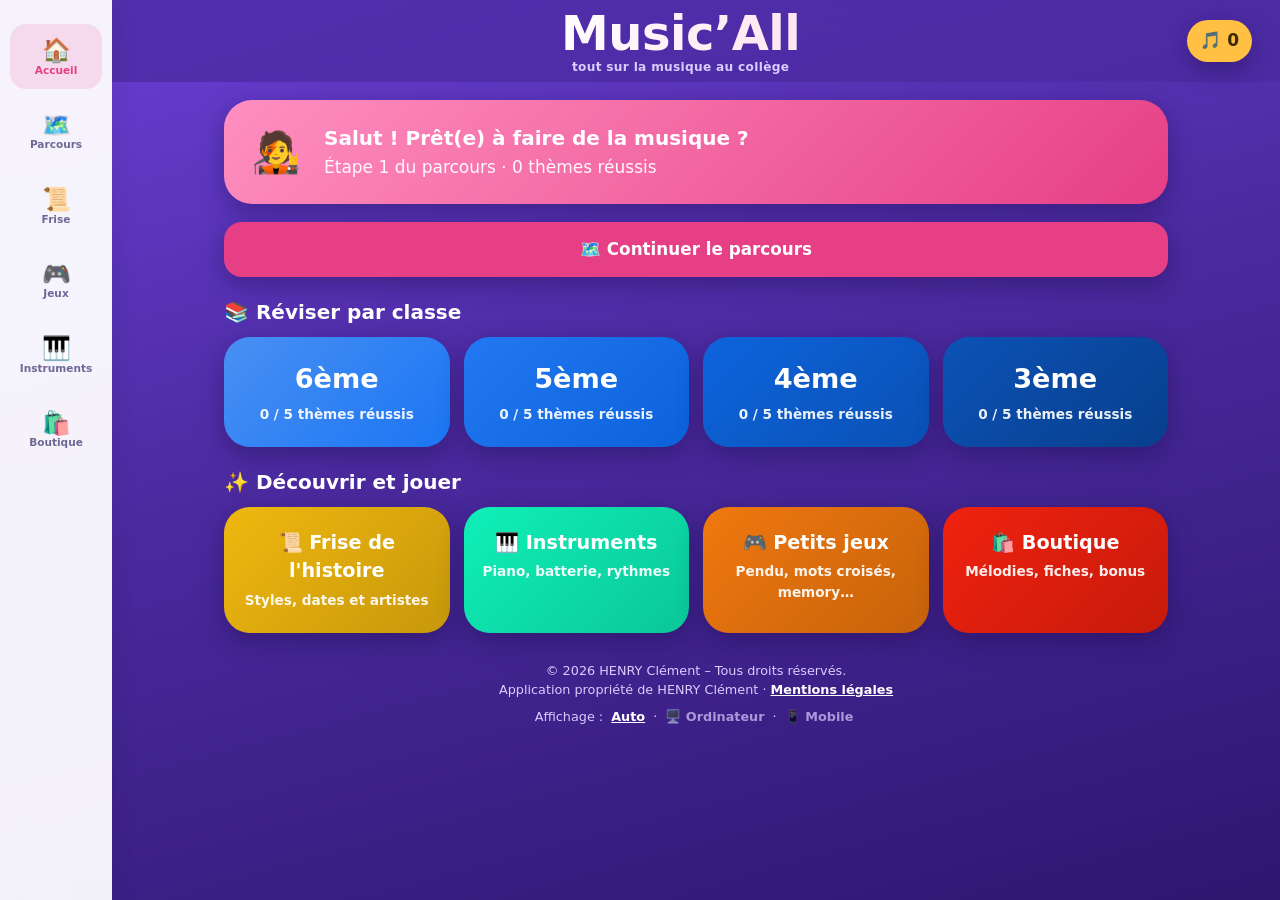
==== commit 426172e9: "Add files via upload" ====
--- a/index.html
+++ b/index.html
@@ -188,7 +188,7 @@
 <header><button id="back" aria-label="Retour">‹</button><div id="ttl"><h1 id="logo">Music’All</h1><div id="sub">tout sur la musique au collège</div></div><div id="score">🎵 0</div></header>
 <main id="app"></main>
 <footer>© 2026 HENRY Clément – Tous droits réservés.<br>Application propriété de HENRY Clément · <a id="lg">Mentions légales</a><div id="vw">Affichage : <a data-v="auto">Auto</a> · <a data-v="desk">🖥️ Ordinateur</a> · <a data-v="mob">📱 Mobile</a></div></footer>
-<nav id="tabs"><button data-t="home">🏠<span>Accueil</span></button><button data-t="journey">🗺️<span>Parcours</span></button><button data-t="history">📜<span>Frise</span></button><button data-t="games">🎮<span>Jeux</span></button><button data-t="instr">🎹<span>Instruments</span></button></nav>
+<nav id="tabs"><button data-t="home">🏠<span>Accueil</span></button><button data-t="journey">🗺️<span>Parcours</span></button><button data-t="history">📜<span>Frise</span></button><button data-t="games">🎮<span>Jeux</span></button><button data-t="instr">🎹<span>Instruments</span></button><button data-t="shop">🛍️<span>Boutique</span></button></nav>
 <script>
 const LV=["6ème","5ème","4ème","3ème"],CO=[["#7c4dff","#4b2a8f"],["#ff5c8a","#d6336c"],["#ff9f43","#f76707"],["#2bb3a3","#0b7285"]];
 // Thème = [emoji, titre, leçon, à retenir (|), définitions "terme=définition;…", QCM [q,"a|b|c",index,explication], Vrai/Faux [énoncé,1|0,explication], Trous [phrase,réponse(s),explication], exercices sonores "h,s,m,i"]
@@ -278,6 +278,7 @@
 ["Abd al Malik","Régis","Fayette-Mikano",1975,"","français","Rap et slam","Gibraltar · Dante · Château rouge","📖","Nom de scène : Abd al Malik."],
 ["John Williams","John Towner","Williams",1932,"","américain","Musique de film","Star Wars · Les Dents de la mer · E.T. · Harry Potter","🎬",""],
 ["Ennio Morricone","Ennio","Morricone",1928,2020,"italien","Musique de film","Le Bon, la Brute et le Truand · Il était une fois dans l'Ouest · Mission · Cinema Paradiso","🎬",""]];
+const ARTF=[["Hildegarde de Bingen","Hildegarde","de Bingen",1098,1179,"allemande","Musique médiévale (chant religieux)","Ordo Virtutum · Symphonia armonie celestium revelationum · Scivias (livre de visions)","⛪","",0],["Guillaume de Machaut","Guillaume","de Machaut",1300,1377,"français","Ars nova (Moyen Âge)","La Messe de Nostre Dame · Le Voir Dit · Rondeaux et ballades","⛪","",0],["Léonin","","Léonin",1150,1201,"français","École de Notre-Dame (polyphonie)","Magnus liber organi (le « grand livre de l'orgue »)","⛪","",0],["Pérotin","","Pérotin",1160,1230,"français","École de Notre-Dame (polyphonie)","Viderunt omnes · Sederunt principes","⛪","",0],["Josquin des Prés","Josquin","des Prés",1450,1521,"franco-flamand","Renaissance","Missa Pange lingua · Ave Maria… virgo serena · Mille regretz","🏰","",0],["Palestrina","Giovanni Pierluigi","da Palestrina",1525,1594,"italien","Renaissance (musique sacrée)","Missa Papae Marcelli · Stabat Mater · Motets","🏰","",0],["Clément Janequin","Clément","Janequin",1485,1558,"français","Chanson de la Renaissance","La Guerre (la bataille de Marignan) · Le Chant des oiseaux · L'Alouette","🏰","",0],["Thomas Tallis","Thomas","Tallis",1505,1585,"anglais","Renaissance (musique sacrée)","Spem in alium (40 voix) · Lamentations de Jérémie · If ye love me","🏰","",0],["Monteverdi","Claudio","Monteverdi",1567,1643,"italien","Renaissance et début du baroque (opéra)","L'Orfeo · Vespro della Beata Vergine · Le Couronnement de Poppée","🎻","",0],["Haendel","Georg Friedrich","Haendel",1685,1759,"allemand (naturalisé anglais)","Baroque","Water Music · Le Messie (Alléluia) · Music for the Royal Fireworks","🎻","",0],["Lully","Jean-Baptiste","Lully",1632,1687,"italien (naturalisé français)","Baroque (musique de Louis XIV)","Le Bourgeois gentilhomme · Armide · Atys","🎻","",0],["Rameau","Jean-Philippe","Rameau",1683,1764,"français","Baroque","Les Indes galantes · Castor et Pollux · Traité de l'harmonie","🎻","",0],["Haydn","Joseph","Haydn",1732,1809,"autrichien","Classicisme","La Création · Symphonie n°94 « La Surprise » · Quatuor « L'Empereur »","🎼","",0],["Gluck","Christoph Willibald","Gluck",1714,1787,"allemand","Classicisme (réforme de l'opéra)","Orphée et Eurydice · Alceste · Iphigénie en Tauride","🎼","",0],["Schubert","Franz","Schubert",1797,1828,"autrichien","Romantisme (lied)","Le Roi des aulnes · La Truite · Ave Maria · Symphonie inachevée · Le Voyage d'hiver","🌹","",0],["Liszt","Franz","Liszt",1811,1886,"hongrois","Romantisme (pianiste virtuose)","Rhapsodies hongroises · Rêve d'amour · Les Années de pèlerinage","🌹","",0],["Wagner","Richard","Wagner",1813,1883,"allemand","Romantisme (opéra)","L'Anneau du Nibelung · Tristan et Isolde · Lohengrin · La Chevauchée des Walkyries","🌹","",0],["Verdi","Giuseppe","Verdi",1813,1901,"italien","Romantisme (opéra)","La Traviata · Rigoletto · Aïda · Nabucco","🌹","",0],["Tchaïkovski","Piotr Ilitch","Tchaïkovski",1840,1893,"russe","Romantisme","Le Lac des cygnes · Casse-Noisette · La Belle au bois dormant · Ouverture 1812","🌹","",0],["Satie","Erik","Satie",1866,1925,"français","Début du XXe siècle (musique d'avant-garde)","Gymnopédies · Gnossiennes · Parade","🎨","",0],["Robert Johnson","Robert","Johnson",1911,1938,"américain","Blues du Delta","Cross Road Blues · Hellhound on My Trail · Sweet Home Chicago","🎸","",0],["Bessie Smith","Bessie","Smith",1894,1937,"américaine","Blues classique (« l'impératrice du blues »)","Downhearted Blues · St. Louis Blues · Nobody Knows You When You're Down and Out","🎸","",0],["Muddy Waters","Muddy","Waters",1913,1983,"américain","Blues de Chicago (blues électrique)","Hoochie Coochie Man · Mannish Boy · Rollin' Stone","🎸","",0],["B.B. King","Riley B.","King",1925,2015,"américain","Blues","The Thrill Is Gone · Every Day I Have the Blues · Live at the Regal","🎸","",0],["Duke Ellington","Edward Kennedy","Ellington",1899,1974,"américain","Jazz (big band)","Take the « A » Train · Mood Indigo · Caravan","🎷","",0],["Schönberg","Arnold","Schönberg",1874,1951,"autrichien","Musique du XXe siècle (dodécaphonisme)","Pierrot lunaire · La Nuit transfigurée · Moïse et Aaron","🌀","",0],["Messiaen","Olivier","Messiaen",1908,1992,"français","Musique du XXe siècle","Quatuor pour la fin du temps · Turangalîla-symphonie · Catalogue d'oiseaux","🌀","",0],["Pierre Schaeffer","Pierre","Schaeffer",1910,1995,"français","Musique concrète","Études de bruits · Symphonie pour un homme seul (avec Pierre Henry)","🌀","",0],["Steve Reich","Steve","Reich",1936,"","américain","Musique minimaliste et répétitive","Clapping Music · Music for 18 Musicians · Different Trains","🌀","",0],["Hans Zimmer","Hans","Zimmer",1957,"","allemand","Musique de film","Le Roi lion · Gladiator · Inception · Pirates des Caraïbes","🎬","",0],["Michel Legrand","Michel","Legrand",1932,2019,"français","Musique de film et jazz","Les Parapluies de Cherbourg · Les Demoiselles de Rochefort · Yentl","🎬","",0],["Charles Trenet","Charles","Trenet",1913,2001,"français","Chanson française","La Mer · Douce France · Y'a d'la joie · Boum !","🥖","",0],["Barbara","Monique","Serf, dite Barbara",1930,1997,"française","Chanson française","Dis, quand reviendras-tu ? · Nantes · L'Aigle noir · Göttingen","🥖","",0],["Chuck Berry","Charles","Berry",1926,2017,"américain","Rock'n'roll","Johnny B. Goode · Roll Over Beethoven · Maybellene","🕺","",0],["Little Richard","Richard","Penniman, dit Little Richard",1932,2020,"américain","Rock'n'roll","Tutti Frutti · Long Tall Sally · Good Golly, Miss Molly","🕺","",0],["Bill Haley","Bill","Haley",1925,1981,"américain","Rock'n'roll","Rock Around the Clock · See You Later, Alligator · Shake, Rattle and Roll","🕺","",0],["Ray Charles","Ray","Charles",1930,2004,"américain","Soul, rhythm and blues","Georgia on My Mind · What'd I Say · Hit the Road Jack","🎙️","",0],["Otis Redding","Otis","Redding",1941,1967,"américain","Soul","(Sittin' On) The Dock of the Bay · Respect · Try a Little Tenderness","🎙️","",0],["Stevie Wonder","Stevland","Morris, dit Stevie Wonder",1950,"","américain","Soul, funk et pop","Superstition · Sir Duke · I Just Called to Say I Love You · Isn't She Lovely","🎙️","",0],["The Beatles","","The Beatles",1960,1970,"britannique (Liverpool)","Rock, pop","Yesterday · Hey Jude · Let It Be · Come Together · Abbey Road","🎸","",1],["The Rolling Stones","","The Rolling Stones",1962,"","britannique (Londres)","Rock, rock'n'roll","(I Can't Get No) Satisfaction · Paint It Black · Angie · Sympathy for the Devil","🎸","",1],["Led Zeppelin","","Led Zeppelin",1968,1980,"britannique","Hard rock","Stairway to Heaven · Whole Lotta Love · Kashmir · Black Dog","🎸","",1],["Pink Floyd","","Pink Floyd",1965,2014,"britannique","Rock progressif et psychédélique","The Dark Side of the Moon · The Wall · Wish You Were Here · Another Brick in the Wall","🎸","",1],["Queen","","Queen",1970,"","britannique","Rock","Bohemian Rhapsody · We Will Rock You · Don't Stop Me Now · Another One Bites the Dust","🎸","",1],["Jimi Hendrix","James Marshall","Hendrix",1942,1970,"américain","Rock psychédélique, guitare électrique","Purple Haze · Hey Joe · All Along the Watchtower · Voodoo Child","🎸","",0],["Peter Tosh","Winston Hubert","McIntosh, dit Peter Tosh",1944,1987,"jamaïcain","Reggae","Legalize It · Equal Rights · Get Up, Stand Up (avec Bob Marley)","🌴","",0],["Jimmy Cliff","James","Chambers, dit Jimmy Cliff",1944,2025,"jamaïcain","Reggae","Many Rivers to Cross · The Harder They Come · You Can Get It If You Really Want","🌴","",0],["James Brown","James","Brown",1933,2006,"américain","Funk (« le parrain du funk »)","I Got You (I Feel Good) · Papa's Got a Brand New Bag · Sex Machine","🪩","",0],["Earth, Wind & Fire","","Earth, Wind & Fire",1970,"","américain","Funk, soul et disco","September · Boogie Wonderland · Let's Groove · Shining Star","🪩","",1],["Bee Gees","","Bee Gees",1958,2003,"britannique (frères Gibb)","Disco","Stayin' Alive · Night Fever · How Deep Is Your Love · More Than a Woman","🪩","",1],["Donna Summer","LaDonna","Gaines, dite Donna Summer",1948,2012,"américaine","Disco","I Feel Love · Hot Stuff · Last Dance · Bad Girls","🪩","",0],["Chic","","Chic",1976,"","américain","Disco et funk","Le Freak · Good Times · Everybody Dance","🪩","",1],["Black Sabbath","","Black Sabbath",1968,2025,"britannique (Birmingham)","Heavy metal","Paranoid · Iron Man · War Pigs · Black Sabbath","🤘","",1],["Iron Maiden","","Iron Maiden",1975,"","britannique","Heavy metal","The Trooper · Run to the Hills · Fear of the Dark · Number of the Beast","🤘","",1],["Metallica","","Metallica",1981,"","américain","Thrash metal","Enter Sandman · Master of Puppets · Nothing Else Matters · One","🤘","",1],["AC/DC","","AC/DC",1973,"","australien","Hard rock","Highway to Hell · Back in Black · Thunderstruck · T.N.T.","🤘","",1],["DJ Kool Herc","Clive","Campbell, dit DJ Kool Herc",1955,"","jamaïcain installé aux États-Unis","Hip-hop (l'un des fondateurs)","Soirées du Bronx (1973) · Invention du « break » avec deux platines","🎤","",0],["Grandmaster Flash","Joseph","Saddler, dit Grandmaster Flash",1958,"","américain (né à la Barbade)","Hip-hop (DJ)","The Message · The Adventures of Grandmaster Flash on the Wheels of Steel · White Lines","🎤","",0],["Run-DMC","","Run-DMC",1983,2002,"américain (New York)","Rap","It's Tricky · Walk This Way (avec Aerosmith) · My Adidas","🎤","",1],["Tupac","Tupac","Shakur, dit 2Pac",1971,1996,"américain","Rap (West Coast)","California Love · Changes · Dear Mama · All Eyez on Me","🎤","",0],["Kendrick Lamar","Kendrick","Lamar",1987,"","américain","Rap","HUMBLE. · Alright · good kid, m.A.A.d city · To Pimp a Butterfly","🎤","",0],["Ramones","","Ramones",1974,1996,"américain (New York)","Punk rock","Blitzkrieg Bop · I Wanna Be Sedated · Sheena Is a Punk Rocker","🧷","",1],["Sex Pistols","","Sex Pistols",1975,1978,"britannique (Londres)","Punk rock","Anarchy in the U.K. · God Save the Queen · Pretty Vacant","🧷","",1],["The Clash","","The Clash",1976,1986,"britannique (Londres)","Punk rock","London Calling · Should I Stay or Should I Go · Rock the Casbah","🧷","",1],["Madonna","Madonna","Ciccone, dite Madonna",1958,"","américaine","Pop","Like a Virgin · La Isla Bonita · Vogue · Material Girl","⭐","",0],["Prince","Prince Rogers","Nelson, dit Prince",1958,2016,"américain","Pop, funk et rock","Purple Rain · Kiss · When Doves Cry · 1999","⭐","",0],["Beyoncé","Beyoncé","Knowles-Carter",1981,"","américaine","Pop et R&B","Crazy in Love · Halo · Single Ladies · Lemonade","⭐","",0],["Taylor Swift","Taylor","Swift",1989,"","américaine","Pop (et country à ses débuts)","Shake It Off · Love Story · Blank Space · 1989","⭐","",0],["Kraftwerk","","Kraftwerk",1970,"","allemand (Düsseldorf)","Musique électronique","Autobahn · The Model · Trans-Europe Express · Computer Love","🎛️","",1],["Daft Punk","","Daft Punk",1993,2021,"français","Musique électronique (French touch)","One More Time · Around the World · Get Lucky · Harder, Better, Faster, Stronger","🎛️","",1],["David Guetta","David","Guetta",1967,"","français","Musique électronique (DJ)","When Love Takes Over · Titanium · Sexy Bitch · Memories","🎛️","",0],["Justice","","Justice",2003,"","français (Gaspard Augé et Xavier de Rosnay)","Musique électronique (French touch)","D.A.N.C.E. · Genesis · Stress · Cross","🎛️","",1],["Souleymane Diamanka","Souleymane","Diamanka",1975,"","français (d'origine peule)","Slam et poésie","L'Hiver peul · Poète autochtone · Poésie orale peule et slam","🎙️","",0],["Marc Kelly Smith (fondateur)","Marc Kelly","Smith",1949,"","américain","Slam (fondateur, Chicago 1986)","Premier slam au Green Mill (Chicago, 1986) · Poet « So What! »","🎙️","",0]];
 const STOPS=[["🎼","Conservatoire"],["🎹","Salzbourg"],["🎻","Vienne"],["🎷","La Nouvelle-Orléans"],["🎸","Liverpool"],["🎤","Nashville"],["🥁","Rio de Janeiro"],["🎧","Berlin"],["🎬","Hollywood"],["🏟️","Stade de France"],["🌍","Festival mondial"],["🏆","Victoires de la musique"]];
 const TE=["🎶","🎙️","📻","🎚️","🎛️","🎪","🎡","🎭","🎟️","🎠"];
 const GR=["Apprenti","Choriste","Musicien","Soliste","Virtuose","Maestro"];
@@ -468,14 +469,15 @@
   nav(null,"history");app.append(h2("📜 Frise de l'histoire de la musique"));
   let f="all";const bar=H("","chips"),wrap=H("","tl"),inner=H("","tli"),det=H("");wrap.append(inner);
   const ar=H("","arrows");ar.append(B("◀","btn",()=>wrap.scrollBy({left:-320,behavior:"smooth"})),B("▶","btn",()=>wrap.scrollBy({left:320,behavior:"smooth"})));
-  app.append(bar,ar,wrap,det,H(`<small class="tr">Les dates sont approximatives : un style apparaît progressivement. Les artistes avec 🪪 ont une fiche d'identité (à débloquer dans la boutique).</small>`));
+  app.append(bar,ar,wrap,det,H(`<small class="tr">Les dates sont approximatives : un style apparaît progressivement. Touche un artiste 🪪 pour ouvrir sa fiche d'identité ; les 🔒 se débloquent dans la boutique.</small>`));
   const draw=()=>{
     bar.innerHTML="";[["all","Tout"],...Object.entries(FAM).map(([k,v])=>[k,v[0]])].forEach(([k,n])=>{bar.append(B(n,"chip"+(f==k?"":" off"),()=>{f=k;det.innerHTML="";draw()}))});
     inner.innerHTML="";
     HIST.filter(h=>f=="all"||h[4]==f).forEach(h=>{const t=H(`<span class="dt">${h[2]}</span><i></i><div class="tc"><div>${h[0]}</div><b>${h[1]}</b></div>`,"ti");t.style.setProperty("--c",FAM[h[4]][1]);
       t.onclick=()=>{inner.querySelectorAll(".ti").forEach(x=>x.classList.remove("on"));t.classList.add("on");det.innerHTML="";
         const c=H(`<h3>${h[0]} ${h[1]}</h3><p><b>${h[2]}</b> · ${FAM[h[4]][0]}</p><p>${h[5]}</p><b>🎧 Artistes majeurs</b>`,"card"),ch=H("","chips");
-        h[6].split(";").forEach(a=>{const ix=ART.findIndex(x=>x[0]==a),own=ix>=0&&S.art[a];
+        h[6].split(";").forEach(a=>{const ix=ART.findIndex(x=>x[0]==a),fr=ARTF.find(x=>x[0]==a),own=ix>=0&&S.art[a];
+          if(fr){ch.append(B(a.replace(" (fondateur)","")+" 🪪","chip",()=>fiche(fr,hist)));return}
           ch.append(B(a+(ix<0?"":own?" 🪪":" 🔒"),"chip"+(ix>=0&&!own?" off":""),()=>{if(ix<0)return;if(own)fiche(ix,hist);else toast("🪪 Fiche d'identité à débloquer dans la boutique ("+AP+" 🎵)")}))});
         c.append(ch);det.append(c);c.scrollIntoView({behavior:"smooth",block:"nearest"})};
       inner.append(t)});
@@ -718,8 +720,8 @@
   app.append(H(`<small class="tr">Ces bonus se débloquent aussi gratuitement en avançant sur le parcours. Touche-en un pour l'acheter tout de suite.</small>`),g2);
 }
 function fiche(i,back){
-  const a=ART[i];nav(back||(()=>collection()),"shop");
-  app.append(H(`<div class="idh">🪪 CARTE D'IDENTITÉ MUSICALE</div><div class="idb"><div class="idp">${a[8]}</div><div class="idf"><p><small>Nom</small><b>${a[2]}</b></p><p><small>Prénom</small><b>${a[1]}</b></p><p><small>Naissance</small><b>${a[3]}</b></p><p><small>Mort</small><b>${a[4]||"Vivant(e)"}</b></p></div></div>
+  const a=typeof i=="number"?ART[i]:i,g=a[10];nav(back||(()=>collection()),"shop");
+  app.append(H(`<div class="idh">🪪 CARTE D'IDENTITÉ MUSICALE</div><div class="idb"><div class="idp">${a[8]}</div><div class="idf"><p><small>${g?"Groupe":"Nom"}</small><b>${a[2]}</b></p>${a[1]?`<p><small>Prénom</small><b>${a[1]}</b></p>`:""}<p><small>${g?"Création":"Naissance"}</small><b>${a[3]}</b></p><p><small>${g?"Fin":"Mort"}</small><b>${a[4]||(g?"Toujours actif":"Vivant(e)")}</b></p></div></div>
 <div class="idw"><p><small>Nationalité</small><b>${a[5]}</b></p><p><small>Style musical</small><b>${a[6]}</b></p><p><small>Œuvres principales</small></p><ul>${a[7].split(" · ").map(x=>"<li>"+x+"</li>").join("")}</ul>${a[9]?`<p class="tr">${a[9]}</p>`:""}</div>`,"idc"));
 }
 function collection(){
@@ -757,7 +759,7 @@
 <p class="tr">© 2026 HENRY Clément – Tous droits réservés.</p>`,"card"));
 }
 $("#lg").onclick=legal;$("#score").onclick=()=>shop();
-document.querySelectorAll("#tabs button").forEach(b=>b.onclick=()=>({home:()=>home(),journey:()=>journey(),history:()=>hist(),games:()=>games(),instr:()=>instr()})[b.dataset.t]());
+document.querySelectorAll("#tabs button").forEach(b=>b.onclick=()=>({home:()=>home(),journey:()=>journey(),history:()=>hist(),games:()=>games(),instr:()=>instr(),shop:()=>shop()})[b.dataset.t]());
 const applyView=()=>{try{const d=S.view=="desk"||(S.view!="mob"&&window.matchMedia("(min-width:900px)").matches);document.body.classList.toggle("desk",d);document.querySelectorAll("#vw a").forEach(a=>a.classList.toggle("on",a.dataset.v==(S.view||"auto")))}catch(e){}};
 document.querySelectorAll("#vw a").forEach(a=>a.onclick=()=>{S.view=a.dataset.v;save();applyView()});
 try{addEventListener("resize",applyView)}catch(e){}
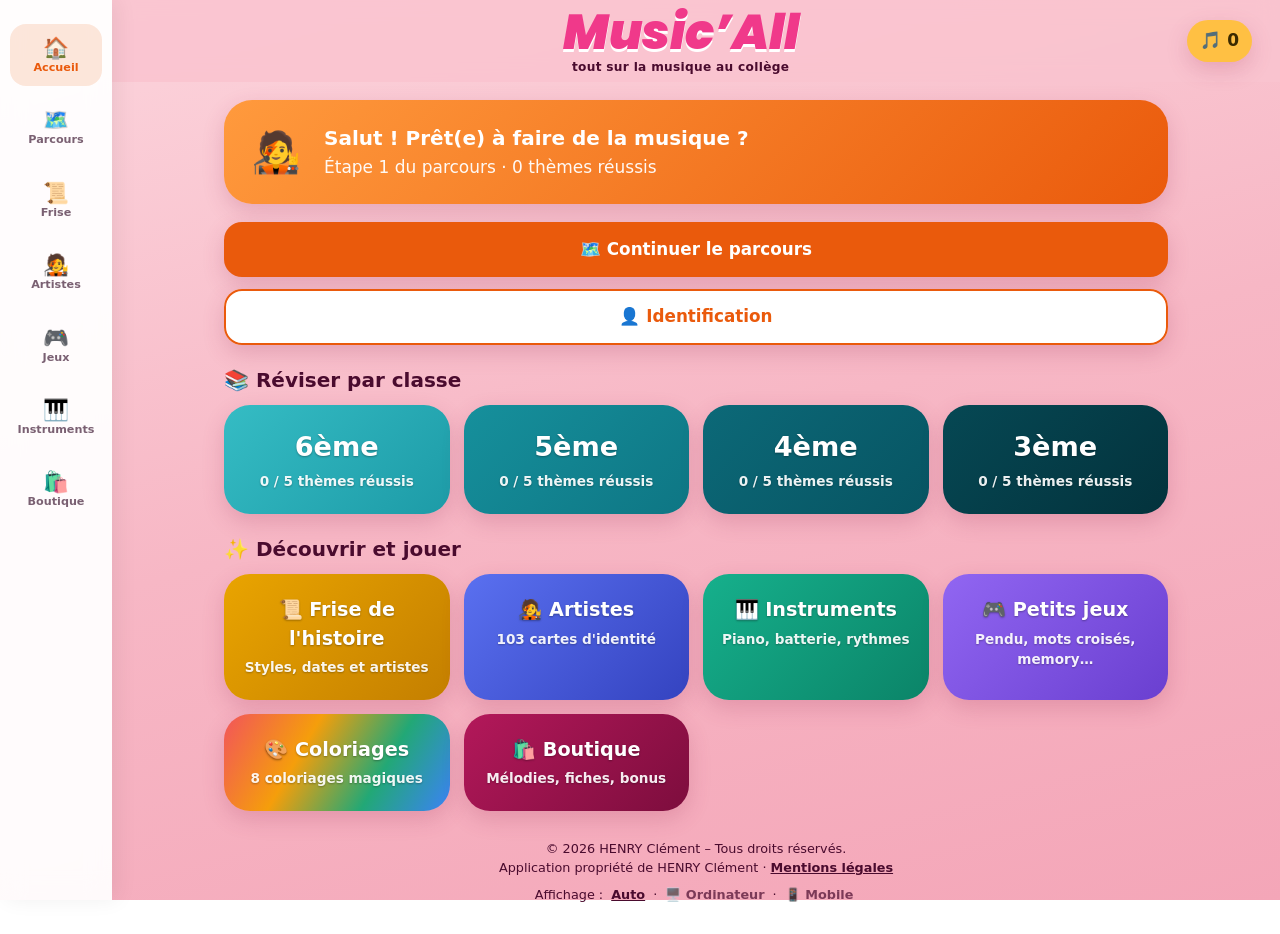
==== commit 330b3918: "Add files via upload" ====
--- a/index.html
+++ b/index.html
@@ -7,7 +7,7 @@
 <link rel="manifest" href="manifest.webmanifest">
 <link rel="icon" href="icon-192.png">
 <link rel="apple-touch-icon" href="icon-192.png">
-<meta name="theme-color" content="#4b2a8f">
+<meta name="theme-color" content="#f7b7c5">
 <meta name="apple-mobile-web-app-capable" content="yes">
 <meta name="mobile-web-app-capable" content="yes">
 <meta name="apple-mobile-web-app-title" content="Music’All">
@@ -148,48 +148,82 @@
 body.desk .piano{height:240px}
 body.desk .btn:hover,body.desk .opt:hover,body.desk .it:hover{transform:translateY(-2px)}
 body.desk #toast{left:132px}
-/* ===== Thème violet (v2) */
-:root{--bg:#3b1d86;--card:#fff;--ink:#1e1544;--mut:#6f6896;--pri:#4b2a8f;--sun:#ffc043;--sec:#7c4dff;--pink:#ff5c8a;--ok:#2bb673;--ko:#ef476f;--line:#e5dcff;--sh:0 8px 24px rgba(20,8,60,.35);--rb:#e63f86}
-body{background:linear-gradient(165deg,#6a3fd6 0%,#4b2a9f 45%,#2f1670 100%) fixed;color:#fff}
-header{background:color-mix(in srgb,#4b2a9f 74%,transparent);padding-top:calc(8px + env(safe-area-inset-top));padding-bottom:8px}
-#ttl{flex:1;text-align:center;line-height:1.05;cursor:pointer}
-#logo{margin:0;font-size:clamp(2.1rem,9.5vw,3rem);letter-spacing:-.5px;background:linear-gradient(90deg,#fff 35%,#ffc2dd);-webkit-background-clip:text;background-clip:text;color:transparent;flex:none}
-#sub{font-size:.76rem;font-weight:700;color:#d9ccff;margin-top:3px;letter-spacing:.3px}
+/* ===== Thème rose pâle (v3) */
+@font-face{font-family:"MATitle";font-style:italic;font-weight:900;font-display:swap;src:url([data-uri]) format("woff2")}
+:root{--bg:#f7b7c5;--card:#fff;--ink:#2b1230;--mut:#7a6072;--pri:#8a1553;--sun:#ffc043;--sec:#0d7c8a;--pink:#ff5c8a;--ok:#2bb673;--ko:#ef476f;--line:#f8dbe8;--sh:0 8px 22px rgba(150,40,80,.2);--rb:#ea5a0c;--on:#4a0b2e}
+body{background:linear-gradient(165deg,#fcd5dd 0%,#f7b7c5 50%,#f4a6b8 100%) fixed;color:var(--on)}
+header{background:color-mix(in srgb,#f9c3cf 85%,transparent);padding-top:calc(8px + env(safe-area-inset-top));padding-bottom:8px}
+#ttl{flex:1;text-align:center;line-height:1.05;cursor:pointer;min-width:0}
+#logo{margin:0;font-family:"MATitle",ui-rounded,"Nunito","Segoe UI",system-ui,sans-serif;font-style:italic;font-weight:900;font-size:clamp(1.9rem,9vw,3rem);letter-spacing:0;background:none;-webkit-background-clip:border-box;background-clip:border-box;color:#f0398a;-webkit-text-fill-color:#f0398a;text-shadow:0 3px 0 #fff;flex:none}
+#sub{font-size:.76rem;font-weight:800;color:var(--on);margin-top:3px;letter-spacing:.3px}
+h2{color:var(--on)}
 .card{color:var(--ink)}.gift{color:#3b2a00}.ti .tc{color:var(--ink)}
-.tr{color:#d9ccff}.card .tr,.gift .tr{color:var(--mut)}
-.msg.ok{color:#7dffb8}.msg.ko{color:#ff9db5}.card .msg.ok{color:var(--ok)}.card .msg.ko{color:var(--ko)}
-.wl span{color:var(--ink)}.lab small{color:#e2d8ff}.say{color:#ffd1e6}
-.ti .dt{color:#fff}.ti i{border-color:#4b2a9f}
-footer{color:#d9ccff}footer a{color:#fff}#vw a{color:#d9ccff}#vw a.on{color:#fff}
+.tr{color:var(--on)}.card .tr,.gift .tr{color:var(--mut)}
+.msg.ok{color:#0a5a34}.msg.ko{color:#8c0730}.card .msg.ok{color:var(--ok)}.card .msg.ko{color:var(--ko)}
+.wl span{color:var(--ink)}.lab small{color:#6b1241}.say{color:var(--on)}
+.ti .dt{color:var(--on)}.ti i{border-color:#f7b7c5}
+footer{color:var(--on)}footer a{color:var(--on)}#vw a{color:var(--on)}#vw a.on{color:var(--on);opacity:1;font-weight:800}
 #toast{color:#fff}
-.hero-card{background:linear-gradient(135deg,#ff8fc0,#e63f86)}
+.hero-card{background:linear-gradient(135deg,#ff9a3d,#ea5a0c)}
 .main{background:var(--rb)}
 .alt{background:#fff;color:var(--rb);box-shadow:inset 0 0 0 2px var(--rb),var(--sh)}
 .chip{background:var(--rb)}.chip.off{background:#fff;color:var(--ink)}
 .lesson{border-top-color:var(--rb)}.retain li::before{color:var(--rb)}
 .bar i{background:linear-gradient(90deg,var(--sun),var(--rb))}
-.node.cur{background:var(--rb)}.node.done{background:color-mix(in srgb,var(--rb) 45%,white)}
+.road::before{background:repeating-linear-gradient(180deg,#fff9 0 10px,transparent 10px 24px),#fde6ec}
+.node{background:#fff1f5}.node.cur{background:var(--rb)}.node.done{background:color-mix(in srgb,var(--rb) 45%,white)}
+@keyframes pulse{50%{box-shadow:0 0 0 12px rgba(234,90,12,.3)}}
 .it.on{border-color:var(--rb)}
 .mc{background:linear-gradient(135deg,var(--rb),color-mix(in srgb,var(--rb) 55%,white))}
-.wc.f,.sc.on{background:var(--rb)}
+.wc.f,.sc.on{background:var(--rb)}.wk.on{background:#ffd0e3}
+#tabs{gap:2px;padding-left:4px;padding-right:4px}
+#tabs button{min-width:0;font-size:1.3rem;padding:5px 0}
+#tabs button span{font-size:.6rem;white-space:nowrap}
+#tabs s{text-decoration:none}#tabs i{font-style:normal;display:none}
+body.desk #tabs i{display:inline}body.desk #tabs s{display:none}body.desk #tabs button span{font-size:.7rem}
 #tabs button.on{color:var(--rb);background:color-mix(in srgb,var(--rb) 14%,transparent)}
+.lv{text-shadow:0 1px 2px rgba(0,0,0,.3)}
 .cb{background:linear-gradient(135deg,var(--c),var(--c2));color:#fff;text-shadow:0 1px 2px rgba(0,0,0,.25)}
 .cb small{color:rgba(255,255,255,.92)}.cb .t{background:rgba(255,255,255,.28)}
 .av .ly{position:absolute;inset:0;width:100%;height:100%;object-fit:contain}
-.idc{background:linear-gradient(135deg,#fff,#f3ecff);border-radius:22px;border:3px solid #c9b6ff;color:var(--ink);box-shadow:var(--sh);overflow:hidden;margin:12px 0}
+.idc{background:linear-gradient(135deg,#fff,#fff0f6);border-radius:22px;border:3px solid #ffb3d1;color:var(--ink);box-shadow:var(--sh);overflow:hidden;margin:12px 0}
 .idh{background:var(--rb);color:#fff;padding:10px 14px;font-weight:900;letter-spacing:1px;font-size:.8rem}
 .idb{display:flex;gap:14px;padding:14px 14px 0}
 .idp{font-size:3.6rem;width:96px;height:118px;border-radius:14px;background:var(--line);display:grid;place-items:center;flex:none}
 .idf p,.idw p{margin:4px 0}.idf small,.idw small{display:block;color:var(--mut);font-size:.68rem;text-transform:uppercase;font-weight:800}
 .idf b{font-size:1.05rem}.idw{padding:6px 14px 14px}.idw ul{margin:4px 0;padding-left:20px}
+/* artistes */
+.arts{grid-template-columns:repeat(auto-fill,minmax(104px,1fr))}
+.arts .it small b{display:block;color:var(--ink);font-size:.76rem;line-height:1.15;margin-bottom:2px}
+.it.lk{background:#fff5f9}.it.lk small b{color:var(--mut)}
+.fam{margin:16px 0 8px;font-weight:800}
+.fam::before{content:"";display:inline-block;width:12px;height:12px;border-radius:50%;background:var(--c);margin-right:7px;border:2px solid #fff;vertical-align:-1px}
+/* coloriages */
+.colo{padding:8px}.colo svg{display:block;width:100%;max-width:460px;margin:auto;touch-action:manipulation;border-radius:16px}
+.cz{fill:#fff;stroke:#5b5568;stroke-width:1.6;stroke-linejoin:round;cursor:pointer}
+.cz.no{fill:#ffd5dc}.cz.ok{cursor:default}
+.cn{font:700 12px system-ui,sans-serif;fill:#5b5568;text-anchor:middle;dominant-baseline:central;pointer-events:none}
+.cd{pointer-events:none;fill:none;stroke:#3f3f46;stroke-width:1.4;stroke-linecap:round}
+.pal{display:flex;flex-wrap:wrap;gap:8px;justify-content:center;margin:12px 0}
+.pc{border:3px solid transparent;background:var(--card);border-radius:16px;padding:6px 6px 4px;cursor:pointer;font:inherit;min-width:64px;box-shadow:var(--sh)}
+.pc.on{border-color:var(--ink);transform:translateY(-4px)}
+.pc i{display:grid;place-items:center;width:38px;height:38px;border-radius:50%;margin:0 auto;font-style:normal;font-weight:900;color:#1b1b1b;border:2px solid rgba(0,0,0,.18);text-shadow:0 0 3px #fff,0 0 3px #fff,0 0 2px #fff}
+.pc small{display:block;font-size:.66rem;font-weight:800;color:var(--ink);margin-top:2px}
+/* identification et bilan */
+.stats{display:grid;grid-template-columns:repeat(auto-fill,minmax(130px,1fr));gap:10px;margin-top:10px}
+.stats div{background:var(--line);border-radius:14px;padding:10px;text-align:center}
+.stats b{display:block;font-size:1.2rem}.stats small{color:var(--mut);font-weight:700;font-size:.72rem;line-height:1.2;display:block}
+.bl{padding:7px 0;border-top:1px solid var(--line);font-weight:700;font-size:.92rem}.bl small{display:block;color:var(--mut);font-weight:700;padding-left:26px}
+.code{font:.8rem ui-monospace,Menlo,Consolas,monospace;width:100%;border-radius:12px;border:2px solid var(--line);padding:10px;word-break:break-all;resize:none;background:#fff;color:var(--ink);margin:6px 0}
 </style>
 </head>
 <body>
 <header><button id="back" aria-label="Retour">‹</button><div id="ttl"><h1 id="logo">Music’All</h1><div id="sub">tout sur la musique au collège</div></div><div id="score">🎵 0</div></header>
 <main id="app"></main>
 <footer>© 2026 HENRY Clément – Tous droits réservés.<br>Application propriété de HENRY Clément · <a id="lg">Mentions légales</a><div id="vw">Affichage : <a data-v="auto">Auto</a> · <a data-v="desk">🖥️ Ordinateur</a> · <a data-v="mob">📱 Mobile</a></div></footer>
-<nav id="tabs"><button data-t="home">🏠<span>Accueil</span></button><button data-t="journey">🗺️<span>Parcours</span></button><button data-t="history">📜<span>Frise</span></button><button data-t="games">🎮<span>Jeux</span></button><button data-t="instr">🎹<span>Instruments</span></button><button data-t="shop">🛍️<span>Boutique</span></button></nav>
+<nav id="tabs"><button data-t="home">🏠<span>Accueil</span></button><button data-t="journey">🗺️<span>Parcours</span></button><button data-t="history">📜<span>Frise</span></button><button data-t="art">🧑‍🎤<span>Artistes</span></button><button data-t="games">🎮<span>Jeux</span></button><button data-t="instr">🎹<span>Instru<i>ments</i><s>s</s></span></button><button data-t="shop">🛍️<span>Boutique</span></button></nav>
 <script>
+const TEAL=[["#35bcc4","#1d9ba7"],["#16909c","#0e7684"],["#0c6978","#075462"],["#064854","#03323c"]];
 const LV=["6ème","5ème","4ème","3ème"],CO=[["#7c4dff","#4b2a8f"],["#ff5c8a","#d6336c"],["#ff9f43","#f76707"],["#2bb3a3","#0b7285"]];
 // Thème = [emoji, titre, leçon, à retenir (|), définitions "terme=définition;…", QCM [q,"a|b|c",index,explication], Vrai/Faux [énoncé,1|0,explication], Trous [phrase,réponse(s),explication], exercices sonores "h,s,m,i"]
 const D=[[
@@ -244,9 +278,12 @@
 ].sort((a,b)=>a[3]-b[3]);
 const FAM={C:["Classique","#7c4dff"],J:["Jazz & blues","#ff9f43"],R:["Rock","#ef476f"],P:["Chanson, pop & reggae","#ff5c8a"],H:["Rap & électro","#2bb3a3"],S:["Slam & poésie","#38bdf8"]};
 // Mélodies du piano : [id, nom, notes MIDI, prix en 🎵 (0 = gratuite)]
-const MELO=[["ode","Ode à la joie (Beethoven)",[64,64,65,67,67,65,64,62,60,60,62,64,64,62,62],0],["fj","Frère Jacques",[60,62,64,60,60,62,64,60,64,65,67,64,65,67],0],["cl","Au clair de la lune",[60,60,60,62,64,62,60,64,62,62,60],0],
+const MELO=[["ode","Ode à la joie (Beethoven)",[64,64,65,67,67,65,64,62,60,60,62,64,64,62,62],0],["fj","Frère Jacques",[60,62,64,60,60,62,64,60,64,65,67,64,65,67],0],["cl","Au clair de la lune",[60,60,60,62,64,62,60,64,62,62,60],0],["ma","La Marseillaise (début)",[62,62,62,67,67,69,69,74,71,67,67,71,67,64,72,69,66,67],0],
 ["ah","Ah ! vous dirai-je, maman",[60,60,67,67,69,69,67,65,65,64,64,62,62,60],60],["jb","Jingle Bells (refrain)",[64,64,64,64,64,64,64,67,60,62,64],60],["dn","Douce nuit",[67,69,67,64,67,69,67,64,74,74,71,72,72,67],80],
-["s5","Symphonie n°5 (Beethoven)",[67,67,67,63,65,65,65,62],80],["mg","Menuet en sol (Bach)",[74,67,69,71,72,74,67,67],100],["fe","Pour Élise (Beethoven)",[76,75,76,75,76,71,74,72,69,60,64,69,71,64,68,71,72],120]];
+["s5","Symphonie n°5 (Beethoven)",[67,67,67,63,65,65,65,62],80],["mg","Menuet en sol (Bach)",[74,67,69,71,72,74,67,67],100],["fe","Pour Élise (Beethoven)",[76,75,76,75,76,71,74,72,69,60,64,69,71,64,68,71,72],120],
+["pa","Sur le pont d'Avignon",[65,65,65,67,67,67,69,70,72,65,64,65,67,60,65,65,65,67,67,67,69,70,72,65,67,64,65],60],["ja","Joyeux anniversaire",[60,60,62,60,65,64,60,60,62,60,67,65,60,60,72,69,65,64,62,70,70,69,65,67,65],60],["al","Alouette, gentille alouette",[67,69,71,71,69,67,69,71,67,62,67,69,71,71,69,67,69,71,67],60],
+["cf","À la claire fontaine",[67,67,71,71,69,71,69,67,67,71,71,69,71,71,71,69,67,71,74,71,74,74,71,67,71,69],80],["cc","French cancan (Offenbach)",[60,60,62,65,64,62,67,67,69,64,65,62,60,60,62,65,64,62,60,67,62,64,60],80],["pr","Le Printemps (Vivaldi)",[64,68,68,68,66,64,71,71,69,68,68,68,66,64,71,71,69,68,69,71,69,68,66],100],
+["pm","Une petite musique de nuit (Mozart)",[67,62,67,62,67,62,67,71,74,72,69,72,69,72,69,66,69,62],100],["cn","Canon (Pachelbel)",[78,76,74,73,71,69,71,73,74,73,71,69,67,66,67,64],100],["lc","Le Lac des cygnes (Tchaïkovski)",[78,71,73,74,76,78,74,78,74,78,71,74,71,67,74,71],120]];
 // Fiches d'identité : [clé (nom dans la frise), prénom(s), nom, naissance, mort, nationalité, style, œuvres, emoji, note]
 const AP=40;
 const ART=[["J.-S. Bach","Johann Sebastian","Bach",1685,1750,"allemand","Baroque","Le Clavier bien tempéré · Les Concertos brandebourgeois · La Passion selon saint Matthieu · Messe en si mineur","🎻",""],
@@ -301,16 +338,18 @@
 const B=(t,c,f)=>{const b=document.createElement("button");b.className=c;b.textContent=t;b.onclick=f;return b};
 const h2=t=>Object.assign(document.createElement("h2"),{textContent:t});
 const cam=(h,i,n,lo,hi)=>{lo=lo||38;hi=hi||64;const l=n>1?hi-(hi-lo)*i/(n-1):(hi+lo)/2;return[`hsl(${h} 88% ${l}%)`,`hsl(${h} 90% ${Math.max(l-9,18)}%)`]};
-const cbtn=(html,h,i,n,f)=>{const b=H(html,"btn axe cb"),[c1,c2]=cam(h,i,n,40,62);b.style.setProperty("--c",c1);b.style.setProperty("--c2",c2);b.onclick=f;return b};
+const cbtn=(html,h,i,n,f,lo,hi)=>{const b=H(html,"btn axe cb"),[c1,c2]=cam(h,i,n,lo||40,hi||62);b.style.setProperty("--c",c1);b.style.setProperty("--c2",c2);b.onclick=f;return b};
 const toast=m=>{let t=document.getElementById("toast");if(!t){t=document.createElement("div");t.id="toast";document.body.append(t)}t.textContent=m;t.style.opacity=1;clearTimeout(t._h);t._h=setTimeout(()=>{t.style.opacity=0},5000)};
 let S={pts:0,stage:0,done:{},best:{},eq:{},own:{},jk:{}};
-try{Object.assign(S,JSON.parse(localStorage.getItem("musicall1")||"{}"))}catch(e){}
-S.eq=S.eq||{};S.own=S.own||{};S.jk=S.jk||{};S.art=S.art||{};S.mel=S.mel||{};
-const save=()=>{try{localStorage.setItem("musicall1",JSON.stringify(S))}catch(e){}};
+let UID="";try{UID=localStorage.getItem("musicall1:id")||""}catch(e){}
+if(!/^eleve\d\d$/.test(UID))UID="";const SKEY=UID?"musicall1:"+UID:"musicall1";
+try{Object.assign(S,JSON.parse(localStorage.getItem(SKEY)||"{}"))}catch(e){}
+S.eq=S.eq||{};S.own=S.own||{};S.jk=S.jk||{};S.art=S.art||{};S.mel=S.mel||{};S.seen=S.seen||{};S.col=S.col||{};S.cz=S.cz||{};if(S.tot==null)S.tot=S.pts;
+const save=()=>{try{localStorage.setItem(SKEY,JSON.stringify(S))}catch(e){}};
 const upd=()=>{$("#score").textContent="🎵 "+S.pts};
-const addPts=n=>{S.pts+=n;save();upd()};
+const addPts=n=>{S.pts+=n;if(n>0)S.tot+=n;save();upd()};
 var TM=null,CLEAN=null;let backFn=null;
-const RBM={home:"par",journey:"par",history:"his",games:"jeu",instr:"ins",shop:"bou"},RBC={par:"#e63f86",cls:"#2f7be0",his:"#e09b00",jeu:"#f07a0a",ins:"#12a387",bou:"#e0443a"};
+const RBM={home:"par",journey:"par",history:"his",art:"art",games:"jeu",instr:"ins",shop:"bou"},RBC={par:"#ea5a0c",cls:"#0d7c8a",his:"#c98600",art:"#3f51d9",jeu:"#7447e0",ins:"#0f9a7e",bou:"#a3154f"};
 const nav=(b,t,rk)=>{clearInterval(TM);if(CLEAN){CLEAN();CLEAN=null}backFn=b;$("#back").style.visibility=b?"visible":"hidden";app.innerHTML="";window.scrollTo(0,0);upd();document.body.style.setProperty("--rb",RBC[rk||RBM[t]||"par"]);document.querySelectorAll("#tabs button").forEach(x=>x.classList.toggle("on",x.dataset.t==t))};
 $("#back").onclick=()=>backFn&&backFn();$("#ttl").onclick=()=>home();
 // ===== Son (synthétisé par le navigateur : aucun enregistrement)
@@ -342,13 +381,13 @@
 function staff(d){
   const y=80-d*5,led=d<=-2?'<line x1="100" x2="132" y1="90" y2="90"/>':"";
   const stem=d<4?`<line x1="121.5" x2="121.5" y1="${y}" y2="${y-28}"/>`:`<line x1="108.5" x2="108.5" y1="${y}" y2="${y+28}"/>`;
-  return `<svg viewBox="0 0 220 120" width="260" style="display:block;margin:6px auto" stroke="currentColor" stroke-width="1.5" fill="none">${[40,50,60,70,80].map(v=>`<line x1="10" x2="210" y1="${v}" y2="${v}"/>`).join("")}${led}<text x="16" y="77" font-size="32" font-family="Georgia,serif" font-style="italic" font-weight="bold" fill="currentColor" stroke="none">G</text><ellipse cx="115" cy="${y}" rx="7.5" ry="5.2" fill="currentColor" transform="rotate(-20 115 ${y})"/>${stem}</svg>`;
+  return `<svg viewBox="0 0 220 120" width="260" style="display:block;margin:6px auto" stroke="currentColor" stroke-width="1.5" fill="none">${[40,50,60,70,80].map(v=>`<line x1="10" x2="210" y1="${v}" y2="${v}"/>`).join("")}${led}<g transform="translate(14 22) scale(.78)" stroke-width="3.2" stroke-linecap="round" stroke-linejoin="round"><path d="M19 68C14 68 11 63 13 58C16 50 28 52 28 64C28 76 8 76 6 60C4 50 9 43 16 34C24 24 28 14 25 8C22 3 16 12 17 22L22 86C23 96 14 98 11 92"/><circle cx="12.5" cy="91" r="3" fill="currentColor" stroke="none"/></g><ellipse cx="115" cy="${y}" rx="7.5" ry="5.2" fill="currentColor" transform="rotate(-20 115 ${y})"/>${stem}</svg>`;
 }
 const AUD={
   h:()=>{const m1=55+R(25),same=R(4)==0,m2=same?m1:m1+(R(2)?1:-1)*(3+R(8));return{t:"q",q:"Écoute les deux sons : le second est…",o:["plus aigu","plus grave","identique"],a:same?2:m2>m1?0:1,snd:[[m1,0,.7],[m2,.9,.7]],ex:"Plus un son est aigu, plus sa fréquence est élevée."}},
   i:()=>{const m1=55+R(20),up=R(2),m2=m1+(up?1:-1)*(2+R(6));return{t:"q",q:"Écoute cette mélodie de deux notes : elle est…",o:["montante","descendante"],a:up?0:1,snd:[[m1,0,.7],[m2,.9,.7]],ex:"Montante : la 2e note est plus haute que la 1re."}},
   m:()=>{const r=48+R(12),maj=R(2);return{t:"q",q:"Écoute cet accord : il est plutôt…",o:["majeur (joyeux)","mineur (triste)"],a:maj?0:1,snd:[[r,0,1.6],[r+(maj?4:3),0,1.6],[r+7,0,1.6]],ex:"Majeur : souvent joyeux. Mineur : souvent plus triste ou sombre."}},
-  s:()=>{const d=R(12)-2,n=NN[(((d+2)%7)+7)%7],o=sh([n,...sh(NN.filter(x=>x!=n)).slice(0,2)]);return{t:"q",q:"Quelle est cette note ? (clé de sol : le G est sur la ligne du sol)",pre:staff(d),o,a:o.indexOf(n),ex:"1re ligne = mi, puis fa, sol, la, si, do, ré…"}}
+  s:()=>{const d=R(12)-2,n=NN[(((d+2)%7)+7)%7],o=sh([n,...sh(NN.filter(x=>x!=n)).slice(0,2)]);return{t:"q",q:"Quelle est cette note ? (la clé de sol s'enroule autour de la ligne du sol)",pre:staff(d),o,a:o.indexOf(n),ex:"1re ligne = mi, puis fa, sol, la, si, do, ré…"}}
 };
 // ===== Génération aléatoire d'exercices pour un thème
 function gen(l,i){
@@ -387,7 +426,7 @@
 function series(box,list,fin){
   let i=0,ok=0;box.classList.add("ex");
   const next=()=>{
-    if(i>=list.length)return fin(ok,list.length);
+    if(i>=list.length){S.nx=(S.nx||0)+1;save();return fin(ok,list.length)}
     box.innerHTML="";window.scrollTo(0,0);
     box.append(H(`<small>Question ${i+1} / ${list.length}</small><div class="bar"><i style="width:${i/list.length*100}%"></i></div>`));
     const c=H("","card");box.append(c);
@@ -409,20 +448,20 @@
 // ===== Accueil
 function home(){
   nav(null,"home");
-  app.append(H(`${avatar(40)}<div><h3>Salut ! Prêt(e) à faire de la musique ?</h3><p>Étape ${S.stage+1} du parcours · ${Object.keys(S.done).length} thèmes réussis</p></div>`,"hero-card"));
-  app.append(B("🗺️ Continuer le parcours","btn main",()=>journey()));
+  app.append(H(`${avatar(40)}<div><h3>Salut${UID?" "+UID:""} ! Prêt(e) à faire de la musique ?</h3><p>Étape ${S.stage+1} du parcours · ${Object.keys(S.done).length} thèmes réussis</p></div>`,"hero-card"));
+  app.append(B("🗺️ Continuer le parcours","btn main",()=>journey()),B(UID?"👤 "+UID+" · 📊 Mon bilan":"👤 Identification","btn main alt",UID?bilan:ident));
   if((HERO_OK[1]||HERO_OK[2])&&!S.hc){const c=H("<b>🧑‍🎤 Choisis ton personnage !</b>","card");c.append(B("Voir les personnages","btn main alt",heroPage));app.append(c)}
   app.append(h2("📚 Réviser par classe"));
   const g=H("","grid");
-  LV.forEach((l,k)=>{const n=Object.keys(S.done).filter(x=>x.startsWith(k+"-")).length,b=H(`${l}<small>${n} / ${D[k].length} thèmes réussis</small>`,"btn lv"),[c1,c2]=cam(215,k,4,38,62);b.style.setProperty("--c",c1);b.style.setProperty("--c2",c2);b.onclick=()=>level(k);g.append(b)});
+  LV.forEach((l,k)=>{const n=Object.keys(S.done).filter(x=>x.startsWith(k+"-")).length,b=H(`${l}<small>${n} / ${D[k].length} thèmes réussis</small>`,"btn lv"),[c1,c2]=TEAL[k];b.style.setProperty("--c",c1);b.style.setProperty("--c2",c2);b.onclick=()=>level(k);g.append(b)});
   app.append(g,h2("✨ Découvrir et jouer"));
   const g2=H("","grid");
-  [["📜","Frise de l'histoire","Styles, dates et artistes",hist,45],["🎹","Instruments","Piano, batterie, rythmes",instr,165],["🎮","Petits jeux","Pendu, mots croisés, memory…",games,28],["🛍️","Boutique","Mélodies, fiches, bonus",shop,5]].forEach(([e,n,d,f,h])=>{const b=H(`${e} ${n}<small>${d}</small>`,"btn lv"),[c1,c2]=cam(h,1,3,40,60);b.style.setProperty("--c",c1);b.style.setProperty("--c2",c2);b.style.fontSize="1.2rem";b.onclick=()=>f();g2.append(b)});
+  [["📜","Frise de l'histoire","Styles, dates et artistes",hist,"#e9a400","#c47f00"],["🧑‍🎤","Artistes","${ALLA.length} cartes d'identité",artists,"#5a70f0","#3443c0"],["🎹","Instruments","Piano, batterie, rythmes",instr,"#16b08c","#0b8468"],["🎮","Petits jeux","Pendu, mots croisés, memory…",games,"#9166f2","#6a3fd0"],["🎨","Coloriages","${COLO.length} coloriages magiques",coloList,"",""],["🛍️","Boutique","Mélodies, fiches, bonus",shop,"#b3185a","#7d0d3d"]].forEach(([e,n,d,f,c1,c2])=>{const b=H(`${e} ${n}<small>${d.replace("${ALLA.length}",ALLA.length).replace("${COLO.length}",COLO.length)}</small>`,"btn lv");if(c1){b.style.setProperty("--c",c1);b.style.setProperty("--c2",c2)}else b.style.background="linear-gradient(120deg,#f2545b,#f59e0b 35%,#22a876 68%,#3b82f6)";b.style.fontSize="1.2rem";b.onclick=()=>f();g2.append(b)});
   app.append(g2);
 }
 function level(l){
   nav(home,"home","cls");app.append(h2(LV[l]+" · Choisis un thème"));
-  D[l].forEach((a,i)=>{const id=l+"-"+i;app.append(cbtn(`<span class="t">${a[0]}</span><span><b>${a[1]}</b><small>Thème ${i+1}${S.best[id]!=null?" · 🎵 "+S.best[id]+"/8":""}${S.done[id]?" · ✔ réussi":""}</small></span>`,215,i,5,()=>theme(l,i)))});
+  D[l].forEach((a,i)=>{const id=l+"-"+i;app.append(cbtn(`<span class="t">${a[0]}</span><span><b>${a[1]}</b><small>Thème ${i+1}${S.best[id]!=null?" · 🎵 "+S.best[id]+"/8":""}${S.done[id]?" · ✔ réussi":""}</small></span>`,187,i,5,()=>theme(l,i),17,36))});
 }
 function theme(l,i){
   const a=D[l][i],id=l+"-"+i;nav(()=>level(l),"home","cls");
@@ -456,7 +495,7 @@
   const box=H("");app.append(box);
   const intro=()=>{box.innerHTML="";const c=H(`<div class="em">${s.e}</div><h3>${s.n}</h3><p>${n} exercices · ${s.t}<br>Il faut ${n-2} bonnes réponses pour continuer le parcours.</p>`,"card big");c.append(B("C'est parti ! 🚀","btn main",play));box.append(c)};
   const play=()=>{const list=[];for(let j=0;j<n;j++){const [l,i]=s.train?ALL[((k-12)*n+j)%ALL.length]:[s.lv,R(D[s.lv].length)];list.push(sh(gen(l,i))[0])}
-    series(box,list,ok=>{const pass=ok>=n-2,first=pass&&k==S.stage,p=ok*10*m+(first?30:0);S.pts+=p;if(first)S.stage++;save();upd();
+    series(box,list,ok=>{const pass=ok>=n-2,first=pass&&k==S.stage,p=ok*10*m+(first?30:0);S.pts+=p;S.tot+=p;if(first)S.stage++;save();upd();
       const gifts=first?ITEMS.filter(i=>i[4]==S.stage):[];
       box.innerHTML="";const c=H(`<div class="em">${pass?"🎉":"💪"}</div><h3>${ok} / ${n}</h3><p>+${p} 🎵<br>${pass?(first?"Ton héros continue sa route !":"Étape réussie !"):"Presque ! Il faut "+(n-2)+" bonnes réponses. Réessaie !"}</p>${gifts.length?`<div class="gift">🎁 Nouveau bonus : ${gifts.map(g=>g[2]=="aura"?"🎨 "+g[3]:g[1]+" "+g[3]).join(", ")} !</div>`:""}`,"card big");
       c.append(B(pass?"Continuer le parcours ➜":"🔄 Réessayer","btn main",()=>pass?journey(first):stop(k)));
@@ -554,8 +593,8 @@
   nav(null,"games");app.append(h2("🎮 Petits jeux"));
   const c=H(`<b>Niveau des mots</b>`,"card"),sel=document.createElement("select");
   sel.innerHTML=`<option value="-1">🎲 Tous les niveaux</option>`+LV.map((l,k)=>`<option value="${k}">${l}</option>`).join("");sel.value=gl;sel.onchange=()=>{gl=+sel.value};c.append(sel);app.append(c);
-  const G=[["🔤","Le pendu","Devine le mot de musique",pendu],["🔍","Mots mêlés","Retrouve les mots cachés dans la grille",wsearch],["✏️","Mots croisés","Remplis la grille avec les définitions",xword],["🏷️","Glisse les étiquettes","Place chaque terme en face de sa définition",etiq],["🃏","Memory","Retrouve les paires terme / définition",memory],["⚡","Défi chrono","45 secondes de questions",chrono],["🎼","Lecture de notes","Nomme les notes sur la portée",()=>quick("notes")],["👂","Entraîne ton oreille","Aigu ou grave ? Majeur ou mineur ?",()=>quick("ear")],["📜","Remets la frise en ordre","Classe les styles du plus ancien au plus récent",ordre]];
-  G.forEach(([e,t,d,f],i)=>app.append(cbtn(`<span class="t">${e}</span><span><b>${t}</b><small>${d}</small></span>`,28,i,G.length,()=>f())));
+  const G=[["🎨","Coloriages magiques","Colorie les instruments en suivant les numéros",coloList],["🔤","Le pendu","Devine le mot de musique",pendu],["🔍","Mots mêlés","Retrouve les mots cachés dans la grille",wsearch],["✏️","Mots croisés","Remplis la grille avec les définitions",xword],["🏷️","Glisse les étiquettes","Place chaque terme en face de sa définition",etiq],["🃏","Memory","Retrouve les paires terme / définition",memory],["⚡","Défi chrono","45 secondes de questions",chrono],["🎼","Lecture de notes","Nomme les notes sur la portée",()=>quick("notes")],["👂","Entraîne ton oreille","Aigu ou grave ? Majeur ou mineur ?",()=>quick("ear")],["📜","Remets la frise en ordre","Classe les styles du plus ancien au plus récent",ordre]];
+  G.forEach(([e,t,d,f],i)=>app.append(cbtn(`<span class="t">${e}</span><span><b>${t}</b><small>${d}</small></span>`,268,i,G.length,()=>f(),38,62)));
 }
 const hintBtn=(label,cost,text)=>{const w=H("");w.append(B("💡 "+label+" ("+cost+" 🎵)","btn main alt",()=>{if(S.pts<cost){toast("Il te manque "+(cost-S.pts)+" 🎵. Continue les exercices !");return}S.pts-=cost;save();upd();const b=w.querySelector("button");if(b)b.remove();w.append(H("💡 "+text,"gift"))}));return w};
 function pendu(){
@@ -695,20 +734,20 @@
 }
 // ===== Boutique, fiches d'artistes et héros
 const PR=i=>i[4]*60;
-function buy(p,n,fn){
+function buy(p,n,fn,then){
   if(S.pts<p){toast("Il te manque "+(p-S.pts)+" 🎵 pour « "+n+" ». Continue les exercices !");return}
   if(!confirm("Acheter « "+n+" » pour "+p+" 🎵 ?"))return;
-  S.pts-=p;fn();save();upd();shop();
+  S.pts-=p;fn();save();upd();(then||shop)();
 }
 function shop(){
   nav(null,"shop");
   app.append(H(`<div class="em">🛍️</div><h3>La boutique</h3><p>Tu as <b>${S.pts} 🎵</b>.<br>Gagne des notes en faisant des exercices et en jouant, puis échange-les ici !</p>`,"card big"));
-  const row=H("","grid");row.append(B("🎒 Mon héros","btn",heroPage),B("🪪 Mes fiches ("+Object.keys(S.art).length+"/"+ART.length+")","btn",()=>collection()));app.append(row);
+  const row=H("","grid");row.append(B("🎒 Mon héros","btn",heroPage),B("🧑‍🎤 Les artistes","btn",()=>artists()));app.append(row);
   app.append(h2("🎒 Jokers"));
-  JK.forEach(([k,e,n,d,p],i)=>app.append(cbtn(`<span class="t">${e}</span><span><b>${n}</b><small>${d}</small><small>Tu en as : ${S.jk[k]||0} · Prix : ${p} 🎵</small></span>`,5,i,3,()=>buy(p,n,()=>{S.jk[k]=(S.jk[k]||0)+1}))));
+  JK.forEach(([k,e,n,d,p],i)=>app.append(cbtn(`<span class="t">${e}</span><span><b>${n}</b><small>${d}</small><small>Tu en as : ${S.jk[k]||0} · Prix : ${p} 🎵</small></span>`,338,i,3,()=>buy(p,n,()=>{S.jk[k]=(S.jk[k]||0)+1}),24,40)));
   app.append(h2("🎹 Nouvelles mélodies pour le piano"));
   const ml=MELO.filter(m=>m[3]>0);
-  ml.forEach((m,i)=>{const own=S.mel[m[0]];app.append(cbtn(`<span class="t">${own?"✔":"🎼"}</span><span><b>${m[1]}</b><small>${own?"Débloquée : à jouer dans l'espace Piano":"Prix : "+m[3]+" 🎵"}</small></span>`,5,i,ml.length,own?()=>piano():()=>buy(m[3],m[1],()=>{S.mel[m[0]]=1})))});
+  ml.forEach((m,i)=>{const own=S.mel[m[0]];app.append(cbtn(`<span class="t">${own?"✔":"🎼"}</span><span><b>${m[1]}</b><small>${own?"Débloquée : à jouer dans l'espace Piano":"Prix : "+m[3]+" 🎵"}</small></span>`,338,i,ml.length,own?()=>piano():()=>buy(m[3],m[1],()=>{S.mel[m[0]]=1}),20,42))});
   app.append(h2("🪪 Fiches d'identité d'artistes"),H(`<small class="tr">Nom, prénom, naissance et mort, nationalité, style et œuvres principales. ${AP} 🎵 par fiche.</small>`));
   const g=H("","items");
   ART.forEach((a,i)=>{const own=S.art[a[0]],b=document.createElement("button");b.className="it"+(own?" on":"");b.innerHTML=`${a[8]}<small>${a[0]}<br>${own?"✔ ouvrir":AP+" 🎵"}</small>`;b.onclick=own?()=>fiche(i,shop):()=>buy(AP,"la fiche de "+a[0],()=>{S.art[a[0]]=1});g.append(b)});
@@ -720,16 +759,10 @@
   app.append(H(`<small class="tr">Ces bonus se débloquent aussi gratuitement en avançant sur le parcours. Touche-en un pour l'acheter tout de suite.</small>`),g2);
 }
 function fiche(i,back){
-  const a=typeof i=="number"?ART[i]:i,g=a[10];nav(back||(()=>collection()),"shop");
+  const a=typeof i=="number"?ART[i]:i,g=a[10];back=back||artists;nav(back,back===hist?"history":back===shop?"shop":"art");if(!S.seen[a[0]]){S.seen[a[0]]=1;save()}
   app.append(H(`<div class="idh">🪪 CARTE D'IDENTITÉ MUSICALE</div><div class="idb"><div class="idp">${a[8]}</div><div class="idf"><p><small>${g?"Groupe":"Nom"}</small><b>${a[2]}</b></p>${a[1]?`<p><small>Prénom</small><b>${a[1]}</b></p>`:""}<p><small>${g?"Création":"Naissance"}</small><b>${a[3]}</b></p><p><small>${g?"Fin":"Mort"}</small><b>${a[4]||(g?"Toujours actif":"Vivant(e)")}</b></p></div></div>
 <div class="idw"><p><small>Nationalité</small><b>${a[5]}</b></p><p><small>Style musical</small><b>${a[6]}</b></p><p><small>Œuvres principales</small></p><ul>${a[7].split(" · ").map(x=>"<li>"+x+"</li>").join("")}</ul>${a[9]?`<p class="tr">${a[9]}</p>`:""}</div>`,"idc"));
-}
-function collection(){
-  nav(shop,"shop");const own=ART.map((a,i)=>[a,i]).filter(([a])=>S.art[a[0]]);
-  app.append(h2("🪪 Mes fiches d'artistes ("+own.length+"/"+ART.length+")"));
-  if(!own.length)app.append(H("Tu n'as pas encore de fiche. Débloque-en dans la boutique, ou touche un artiste dans la frise !","card"));
-  own.forEach(([a,i],k)=>app.append(cbtn(`<span class="t">${a[8]}</span><span><b>${a[0]}</b><small>${a[6]} · ${a[3]}${a[4]?"–"+a[4]:""}</small></span>`,5,k,own.length,()=>fiche(i,collection))));
-  app.append(B("🛍️ Aller à la boutique","btn main",shop));
+  if(back!==artists)app.append(B("🧑‍🎤 Voir tous les artistes","btn main alt",artists));
 }
 function heroPage(){
   const y=window.scrollY;nav(shop,"shop");
@@ -746,20 +779,153 @@
     c.append(g);app.append(c)});
   window.scrollTo(0,y);
 }
+// ===== Rubrique Artistes : toutes les fiches (recherche, styles, compteur de fiches lues)
+const AFAM={};HIST.forEach(h=>h[6].split(";").forEach(n=>{AFAM[n]=h[4]}));
+const famOf=a=>AFAM[a[0]]||(/jazz|blues/i.test(a[6])?"J":/rock|metal|punk/i.test(a[6])?"R":/rap|hip|lectro/i.test(a[6])?"H":/slam/i.test(a[6])?"S":/pop|chanson|soul|reggae|funk|disco/i.test(a[6])?"P":"C");
+const ALLA=[...ART.map(a=>({a,pay:1})),...ARTF.map(a=>({a,pay:0}))].map(x=>({...x,k:x.a[0],n:x.a[0].replace(" (fondateur)",""),f:famOf(x.a),s:plain(x.a.slice(0,8).join(" "))}));
+let aq="",af="all",ao="az",ay=0;
+function artists(){
+  nav(null,"art");app.append(h2("🧑‍🎤 Les artistes"));
+  const ns=ALLA.filter(x=>S.seen[x.k]).length;
+  app.append(H(`<b>📖 Fiches lues : ${ns} / ${ALLA.length}</b><div class="bar"><i style="width:${ns/ALLA.length*100}%"></i></div><small class="tr">Touche un artiste pour ouvrir sa carte d'identité musicale. Les fiches 🔒 se débloquent avec ${AP} 🎵.</small>`,"card"));
+  const inp=document.createElement("input");inp.type="text";inp.placeholder="🔎 Chercher un artiste, un style, une œuvre…";inp.value=aq;inp.autocomplete="off";inp.spellcheck=false;
+  const bar=H("","chips"),ord=H("","seg"),box=H("");app.append(inp,bar,ord,box);
+  const tile=x=>{const a=x.a,lock=x.pay&&!S.art[x.k],b=document.createElement("button");b.className="it"+(S.seen[x.k]?" on":"")+(lock?" lk":"");
+    b.innerHTML=`${a[8]}<small><b>${x.n}</b>${a[3]}${a[4]?" – "+a[4]:""}<br>${lock?"🔒 "+AP+" 🎵":S.seen[x.k]?"✔ lue":"à découvrir"}</small>`;
+    b.onclick=()=>{ay=window.scrollY;if(lock)buy(AP,"la fiche de "+x.n,()=>{S.art[x.k]=1},artists);else fiche(a,artists)};return b};
+  const list=()=>{box.innerHTML="";const q=plain(aq),L=ALLA.filter(x=>(af=="all"||x.f==af)&&(!q||x.s.includes(q)));
+    L.sort(ao=="az"?(x,y)=>plain(x.a[2]).localeCompare(plain(y.a[2])):(x,y)=>x.a[3]-y.a[3]);
+    box.append(H(L.length+" artiste"+(L.length>1?"s":""),"tr"));
+    if(!L.length){box.append(H("Aucun artiste ne correspond à ta recherche.","card"));return}
+    if(ao=="st")Object.entries(FAM).forEach(([k,v])=>{const G=L.filter(x=>x.f==k);if(!G.length)return;const t=H(`${v[0]} · ${G.length}`,"fam");t.style.setProperty("--c",v[1]);const g=H("","items arts");G.forEach(x=>g.append(tile(x)));box.append(t,g)});
+    else{const g=H("","items arts");L.forEach(x=>g.append(tile(x)));box.append(g)}};
+  const draw=()=>{bar.innerHTML="";[["all","Tout"],...Object.entries(FAM).map(([k,v])=>[k,v[0]])].forEach(([k,n])=>bar.append(B(n,"chip"+(af==k?"":" off"),()=>{af=k;draw();list()})));
+    ord.innerHTML="";[["az","A → Z"],["dt","Par date"],["st","Par style"]].forEach(([k,n])=>ord.append(B(n,ao==k?"on":"",()=>{ao=k;draw();list()})))};
+  inp.oninput=()=>{aq=inp.value;list()};draw();list();
+  if(ay){window.scrollTo(0,ay);ay=0}
+}
+// ===== Coloriages magiques : [id, emoji, nom, couleurs (lettres de CC, n°1 = 1re lettre), zones [n°, formes, x et y du numéro], décor]
+const CC={r:["rouge","#ef4444"],o:["orange","#fb923c"],j:["jaune","#fde047"],v:["vert","#4ade80"],b:["bleu","#3b82f6"],c:["bleu clair","#93d8fb"],p:["violet","#a855f7"],k:["rose","#f9a8d4"],m:["marron","#a8672a"],g:["gris","#b6bcc6"],n:["noir","#3f3f46"],t:["turquoise","#2dd4bf"],s:["beige","#fbe3b5"]};
+const rays=(n,nums,r,off)=>Array.from({length:n},(_,i)=>{const a0=(off||0)+i*2*Math.PI/n,a1=a0+2*Math.PI/n,am=(a0+a1)/2,P=a=>Math.round(150+500*Math.cos(a))+","+Math.round(150+500*Math.sin(a));return[nums[i%nums.length],`g 150,150 ${P(a0)} ${P(a1)}`,Math.round(150+r*Math.cos(am)),Math.round(150+r*Math.sin(am))]});
+const COLO=[
+["gui","🎸","La guitare","omjncv",[...rays(8,[5,6],128),
+ [1,"p M150,100 C180,100 192,122 187,146 C184,160 194,166 203,182 C220,214 200,268 150,268 C100,268 80,214 97,182 C106,166 116,160 113,146 C108,122 120,100 150,100 Z",150,251],
+ [3,"c 150 170 26",170,170],[4,"c 150 170 14",150,170],[2,"r 122 222 56 14 4",150,229],[4,"r 128 8 44 28 6",150,21],[2,"r 138 34 24 76",150,64]],
+ `<path d="M138 48h24M138 80h24M138 94h24M143 188V222M147.7 188V222M152.3 188V222M157 188V222"/><circle cx="124" cy="15" r="3.5"/><circle cx="124" cy="28" r="3.5"/><circle cx="176" cy="15" r="3.5"/><circle cx="176" cy="28" r="3.5"/>`],
+["tro","🎺","La trompette","jogrbc",[...rays(6,[5,6],132),
+ [1,"r 30 120 200 16 8",62,128],[1,"r 62 136 150 62 31",137,190],[6,"r 78 152 118 30 15",137,167],
+ [4,"r 104 96 18 54 4",113,110],[4,"r 131 96 18 54 4",140,110],[4,"r 158 96 18 54 4",167,110],
+ [3,"c 113 84 11",113,84],[3,"c 140 84 11",140,84],[3,"c 167 84 11",167,84],
+ [3,"g 8,116 30,122 30,134 8,140",18,128],[2,"p M226,120 C255,118 275,105 290,80 L290,176 C275,151 255,138 226,136 Z",264,128]],""],
+["pia","🎹","Le piano","rojvbpkn",[[6,"r 0 0 300 300",101,30],[3,"s 52 30 24",52,32],[2,"s 150 30 24",150,32],[1,"s 248 30 24",248,32],[8,"r 12 62 276 216 12",150,96],
+ ...[0,1,2,3,4,5,6].map(i=>[i+1,`r ${24+36*i} 130 36 138`,42+36*i,244]),...[1,2,4,5,6].map(k=>[8,`r ${13+36*k} 130 22 84 3`,24+36*k,172])],""],
+["tam","🥁","Le tambour","rjsmbvt",[...rays(8,[6,7],134,Math.PI/8),
+ [1,"p M68,112 L68,212 A82,26 0 0 0 232,212 L232,112 Z",125,200],
+ [2,"g 80,156 120,161 100,208",100,172],[2,"g 130,162 170,162 150,214",150,178],[2,"g 180,161 220,156 200,208",200,172],
+ [5,"p M64,208 A86,28 0 0 0 236,208 L236,226 A86,28 0 0 1 64,226 Z",150,245],[5,"p M64,108 A86,28 0 0 0 236,108 L236,126 A86,28 0 0 1 64,126 Z",150,145],
+ [3,"e 150 108 86 28",150,124],
+ [4,"g 90.9,22.4 99.1,13.6 194.1,103.6 185.9,112.4;c 190 108 10",190,108],[4,"g 209.1,22.4 200.9,13.6 105.9,103.6 114.1,112.4;c 110 108 10",110,108]],""],
+["vio","🎻","Le violon","omnjkp",[...rays(8,[5,6],128),
+ [1,"p M150,86 C178,86 190,104 188,122 C187,134 178,138 178,148 C178,158 192,164 198,184 C208,224 188,270 150,270 C112,270 92,224 102,184 C108,164 122,158 122,148 C122,138 113,134 112,122 C110,104 122,86 150,86 Z",118,228],
+ [2,"g 141,205 159,205 164,256 136,256",150,236],[2,"c 150 16 13",150,16],[3,"g 142,26 158,26 162,160 138,160",150,100],
+ [4,"r 236 12 10 250 4;r 230 232 22 30 4",241,247]],
+ `<path d="M128 150c-6 6-6 18 0 26M172 150c6 6 6 18 0 26M134 190h32"/>`],
+["not","🎵","Les notes","pkbjot",[...rays(9,[4,5,6],134),
+ [3,"p M116,82 L248,56 L248,198 L236,198 L236,94.4 L128,115.6 L128,224 L116,224 Z",182,87],[1,"e 92 224 36 26 -20",92,224],[2,"e 212 198 36 26 -20",212,198]],""],
+["mic","🎤","Le micro","gjbrnkp",[...rays(8,[6,7],130),
+ [1,"p M95,88 A55,55 0 0 1 205,88 Z",150,62],[5,"p M95,88 A55,55 0 0 0 205,88 Z",150,111],[3,"g 114,150 186,150 172,290 128,290",150,250],
+ [2,"r 100 136 100 20 6",150,146],[4,"r 141 176 18 36 6",150,194],[2,"s 48 58 24",48,60],[2,"s 252 58 24",252,60]],
+ `<path d="M112 50h76M98 74h104M97 100h106M109 124h82"/>`],
+["cas","🎧","Le casque audio","brgjovt",[...rays(8,[6,7],140),
+ [1,"p M52,165 A98,98 0 0 1 248,165 L224,165 A74,74 0 0 0 76,165 Z",150,79],
+ [2,"r 34 158 56 96 20",55,206],[2,"r 210 158 56 96 20",245,206],[3,"r 78 170 24 72 10",90,206],[3,"r 198 170 24 72 10",210,206],
+ [4,"c 150 215 38",150,189],[5,"c 150 215 14",150,215]],""]];
+const shp=s=>s.split(";").map(x=>{x=x.trim();const t=x[0],v=x.slice(1).trim(),q=v.split(/\s+/);
+  if(t=="c")return`<circle cx="${q[0]}" cy="${q[1]}" r="${q[2]}"/>`;
+  if(t=="e")return`<ellipse cx="${q[0]}" cy="${q[1]}" rx="${q[2]}" ry="${q[3]}"${q[4]?` transform="rotate(${q[4]} ${q[0]} ${q[1]})"`:""}/>`;
+  if(t=="r")return`<rect x="${q[0]}" y="${q[1]}" width="${q[2]}" height="${q[3]}" rx="${q[4]||0}"/>`;
+  if(t=="g")return`<polygon points="${v}"/>`;
+  if(t=="s"){const[cx,cy,r]=q.map(Number);return`<polygon points="${Array.from({length:10},(_,i)=>{const a=-Math.PI/2+i*Math.PI/5,d=i%2?r*.45:r;return(cx+d*Math.cos(a)).toFixed(1)+","+(cy+d*Math.sin(a)).toFixed(1)}).join(" ")}"/>`}
+  return`<path d="${v}"/>`}).join("");
+function coloList(){
+  nav(games,"games");app.append(h2("🎨 Coloriages magiques"),H(`<small class="tr">Chaque numéro correspond à une couleur. Colorie toutes les zones pour faire apparaître le dessin : +15 🎵 la première fois que tu termines un coloriage !</small>`));
+  const g=H("","grid");
+  COLO.forEach((c,i)=>{const n=(S.cz[c[0]]||[]).length,b=H(`${c[1]} ${c[2]}<small>${S.col[c[0]]&&n==c[4].length?"✔ terminé":n?n+" / "+c[4].length+" zones":c[4].length+" zones à colorier"}</small>`,"btn lv"),[c1,c2]=cam(268,i%4,4,42,60);
+    b.style.setProperty("--c",c1);b.style.setProperty("--c2",c2);b.style.fontSize="1.15rem";b.onclick=()=>colo(i);g.append(b)});
+  app.append(g);
+}
+function colo(ix){
+  const c=COLO[ix],id=c[0],pal=[...c[3]].map(k=>CC[k]),Z=c[4];nav(coloList,"games");
+  let cur=0;const fill=new Set(S.cz[id]||[]);
+  app.append(h2(c[1]+" "+c[2]));
+  const card=H(`<svg viewBox="0 0 300 300" role="img" aria-label="Coloriage : ${c[2]}">${Z.map((z,i)=>`<g class="cz" data-i="${i}">${shp(z[1])}</g>`).join("")}<g class="cd">${c[5]}</g>${Z.map(z=>`<text class="cn" x="${z[2]}" y="${z[3]}">${z[0]}</text>`).join("")}</svg>`,"card colo"),pl=H("","pal"),msg=H("","msg");
+  const gs=[...card.querySelectorAll(".cz")],ts=[...card.querySelectorAll(".cn")];
+  const paint=i=>{gs[i].style.fill=pal[Z[i][0]-1][1];gs[i].classList.add("ok");ts[i].style.display="none"};
+  const left=n=>Z.filter((z,i)=>z[0]==n+1&&!fill.has(i)).length;
+  const drawPal=()=>{pl.innerHTML="";pal.forEach((p,n)=>{const b=document.createElement("button");b.className="pc"+(n==cur?" on":"");b.innerHTML=`<i style="background:${p[1]}">${left(n)?n+1:"✔"}</i><small>${p[0]}</small>`;b.onclick=()=>{cur=n;drawPal()};pl.append(b)})};
+  const fin=first=>{msg.className="msg ok";msg.textContent="🎉 Coloriage terminé !"+(first?" +15 🎵":"")};
+  gs.forEach((g,i)=>{if(fill.has(i))paint(i);g.onclick=()=>{if(fill.has(i))return;
+    if(Z[i][0]!=cur+1){msg.className="msg ko";msg.textContent="Cette zone porte le numéro "+Z[i][0]+" : choisis la couleur « "+pal[Z[i][0]-1][0]+" ».";g.classList.add("no");setTimeout(()=>g.classList.remove("no"),400);return}
+    fill.add(i);S.cz[id]=[...fill];save();paint(i);msg.textContent="";
+    if(!left(cur)){const nx=pal.findIndex((_,n)=>left(n));if(nx>=0)cur=nx}drawPal();
+    if(fill.size==Z.length){const first=!S.col[id];S.col[id]=1;save();if(first)addPts(15);fin(first)}}});
+  drawPal();if(fill.size==Z.length)fin(false);
+  app.append(card,H(`<small class="tr">Choisis une couleur, puis touche les zones qui portent son numéro.</small>`),pl,msg,B("🔄 Recommencer ce coloriage","btn main alt",()=>{if(confirm("Effacer ce coloriage et recommencer ?")){delete S.cz[id];save();colo(ix)}}));
+}
+// ===== Identification (pseudo donné par le professeur) et bilan
+const PSEUDO=/^eleve(0[1-9]|[1-4][0-9]|50)$/;
+const CK=s=>{let h=5381;for(const ch of s+"|MusicAll")h=((h*33)^ch.charCodeAt(0))>>>0;return h.toString(36)};
+const today=()=>{const d=new Date(),z=n=>String(n).padStart(2,"0");return d.getFullYear()+"-"+z(d.getMonth()+1)+"-"+z(d.getDate())};
+const TID=ALL.map(([l,i])=>l+"-"+i);
+function bilanCode(){
+  const p=[UID,today(),S.stage,S.pts,S.tot||0,S.min||0,S.nx||0,Object.keys(S.seen).length,Object.keys(S.col).length,Object.keys(S.mel).length,TID.map(k=>S.best[k]!=null?S.best[k]:"-").join(""),TID.map(k=>S.done[k]?1:0).join("")].join("|");
+  return"MA1."+btoa(p).replace(/=+$/,"")+"."+CK(p);
+}
+function ident(){
+  nav(home,"home");app.append(h2("👤 Identification"));
+  if(UID){const c=H(`<div class="em">👤</div><h3>${UID}</h3><p>Ta progression est enregistrée sous ce pseudo sur cet appareil.</p>`,"card big");
+    c.append(B("📊 Voir mon bilan","btn main",bilan),B("🚪 Changer d'élève","btn main alt",()=>{if(confirm("Quitter le pseudo "+UID+" ? Sa progression reste enregistrée sur cet appareil."))try{localStorage.removeItem("musicall1:id");location.reload()}catch(e){}}));app.append(c);return}
+  const c=H(`<div class="em">👤</div><h3>Qui es-tu ?</h3><p>Écris le pseudo donné par ton professeur (exemple : <b>eleve07</b>). Il sert à retrouver ta progression et à préparer ton bilan.</p>`,"card big"),i=document.createElement("input"),msg=H("","msg");
+  i.type="text";i.placeholder="eleve…";i.autocapitalize="off";i.autocomplete="off";i.spellcheck=false;i.maxLength=12;
+  const go=()=>{const p=plain(i.value);if(!PSEUDO.test(p)){msg.className="msg ko";msg.textContent="Ce pseudo n'existe pas. Vérifie-le ou demande-le à ton professeur.";return}
+    try{const k="musicall1:"+p;
+      if(!localStorage.getItem(k)&&(S.pts||S.stage||Object.keys(S.done).length)&&confirm("Il y a déjà une progression sur cet appareil.\n\nOK : c'est la mienne, je la garde pour "+p+".\nAnnuler : je commence à zéro.")){localStorage.setItem(k,JSON.stringify(S));localStorage.removeItem("musicall1")}
+      localStorage.setItem("musicall1:id",p);location.reload()}catch(e){msg.className="msg ko";msg.textContent="Impossible d'enregistrer sur cet appareil."}};
+  i.onkeydown=k=>{if(k.key=="Enter")go()};c.append(i,B("Valider","btn main",go),msg);
+  app.append(c,H(`<small class="tr">Sans pseudo, tu peux quand même utiliser toute l'application.</small>`));
+}
+function bilan(){
+  nav(UID?ident:home,"home");app.append(h2("📊 Mon bilan"));
+  const nd=l=>D[l].filter((_,i)=>S.done[l+"-"+i]).length,tot=LV.reduce((s,_,l)=>s+nd(l),0),hm=m=>m<60?m+" min":Math.floor(m/60)+" h "+String(m%60).padStart(2,"0");
+  app.append(H(`<h3>👤 ${UID||"Élève non identifié"}</h3><small class="tr">Bilan du ${today().split("-").reverse().join("/")}</small>
+<div class="stats"><div><b>${S.stage+1}</b><small>étape du parcours (${GR[Math.min(5,Math.floor(S.stage/3))]})</small></div><div><b>${tot} / ${ALL.length}</b><small>thèmes réussis</small></div><div><b>${S.tot||0} 🎵</b><small>gagnées en tout</small></div><div><b>${hm(S.min||0)}</b><small>sur l'application</small></div><div><b>${S.nx||0}</b><small>séries d'exercices terminées</small></div><div><b>${Object.keys(S.seen).length}</b><small>fiches d'artistes lues</small></div><div><b>${Object.keys(S.col).length} / ${COLO.length}</b><small>coloriages terminés</small></div></div>`,"card"));
+  LV.forEach((n,l)=>{const c=H(`<h3>${n} · ${nd(l)} / ${D[l].length} thèmes réussis</h3><div class="bar"><i style="width:${nd(l)/D[l].length*100}%"></i></div>`,"card");
+    D[l].forEach((a,i)=>{const id=l+"-"+i;c.append(H(`${S.done[id]?"✅":S.best[id]!=null?"🟠":"⚪"} ${a[1]}<small>${S.best[id]!=null?"meilleur score : "+S.best[id]+" / 8":"pas encore essayé"}</small>`,"bl"))});app.append(c)});
+  if(!UID){const c=H("<h3>👤 Identifie-toi</h3><p>Pour envoyer ton bilan à ton professeur, indique d'abord ton pseudo.</p>","card");c.append(B("👤 Identification","btn main",ident));app.append(c);return}
+  const code=bilanCode(),c=H(`<h3>📤 Envoyer mon bilan</h3><p>Ce code contient ton bilan d'aujourd'hui. Copie-le et envoie-le à ton professeur, comme il te l'a demandé.</p>`,"card"),ta=document.createElement("textarea"),msg=H("","msg");
+  ta.readOnly=true;ta.value=code;ta.rows=4;ta.className="code";ta.onfocus=()=>ta.select();
+  const ok=()=>{msg.className="msg ok";msg.textContent="✅ Code copié !"},old=()=>{ta.select();try{document.execCommand("copy");ok()}catch(e){}};
+  c.append(ta,B("📋 Copier mon code","btn main",()=>{try{navigator.clipboard.writeText(code).then(ok,old)}catch(e){old()}}));
+  if(navigator.share)c.append(B("📤 Partager","btn main alt",()=>{navigator.share({title:"Bilan Music’All "+UID,text:"Bilan Music’All de "+UID+" :\n"+code}).catch(()=>{})}));
+  c.append(B("💾 Télécharger le fichier","btn main alt",()=>{const a=document.createElement("a");a.href=URL.createObjectURL(new Blob([code+"\n"],{type:"text/plain"}));a.download="bilan-"+UID+"-"+today()+".txt";document.body.append(a);a.click();a.remove()}),msg);
+  app.append(c);
+}
+try{setInterval(()=>{if(!document.hidden){S.min=(S.min||0)+1;save()}},60000)}catch(e){}
 // ===== Mentions légales
 function legal(){
   nav(()=>home(),"home");
   app.append(H(`<h3>Mentions légales</h3>
 <p><b>Éditeur et propriétaire :</b> HENRY Clément.</p>
 <p><b>Propriété intellectuelle :</b> l'application « Music’All » (nom, code, textes, exercices, illustrations et organisation du contenu) est la propriété exclusive de HENRY Clément. Toute reproduction, représentation, modification, adaptation ou diffusion, totale ou partielle, sans autorisation écrite préalable de l'auteur est interdite.</p>
-<p><b>Données personnelles :</b> l'application ne demande aucune donnée personnelle, ne collecte rien, n'utilise ni cookie ni publicité. Les notes, la progression et les bonus du héros sont enregistrés uniquement sur l'appareil de l'utilisateur ; ils disparaissent si les données du navigateur sont effacées.</p>
+<p><b>Données personnelles :</b> l'application ne demande aucune donnée personnelle, ne collecte rien, n'utilise ni cookie ni publicité. L'identification est facultative et se fait avec un pseudonyme fourni par le professeur (eleve01, eleve02…), jamais avec un nom. Les notes, la progression et les bonus du héros sont enregistrés uniquement sur l'appareil de l'utilisateur ; ils disparaissent si les données du navigateur sont effacées. Rien n'est envoyé automatiquement : le bilan n'est transmis que si l'élève le copie ou le partage lui-même.</p>
+<p><b>Police du titre :</b> Poppins (Indian Type Foundry), licence SIL Open Font License.</p>
 <p><b>Sons :</b> tous les sons (piano, batterie, exercices d'écoute) sont synthétisés par le navigateur de l'utilisateur ; l'application n'utilise aucun enregistrement protégé.</p>
 <p><b>Contenu pédagogique :</b> les thèmes s'appuient sur les programmes d'éducation musicale du collège.</p>
 ${LEGAL_CONTACT?`<p><b>Contact :</b> ${LEGAL_CONTACT}</p>`:""}
 <p class="tr">© 2026 HENRY Clément – Tous droits réservés.</p>`,"card"));
 }
 $("#lg").onclick=legal;$("#score").onclick=()=>shop();
-document.querySelectorAll("#tabs button").forEach(b=>b.onclick=()=>({home:()=>home(),journey:()=>journey(),history:()=>hist(),games:()=>games(),instr:()=>instr(),shop:()=>shop()})[b.dataset.t]());
+document.querySelectorAll("#tabs button").forEach(b=>b.onclick=()=>({home:()=>home(),journey:()=>journey(),history:()=>hist(),games:()=>games(),instr:()=>instr(),art:()=>artists(),shop:()=>shop()})[b.dataset.t]());
 const applyView=()=>{try{const d=S.view=="desk"||(S.view!="mob"&&window.matchMedia("(min-width:900px)").matches);document.body.classList.toggle("desk",d);document.querySelectorAll("#vw a").forEach(a=>a.classList.toggle("on",a.dataset.v==(S.view||"auto")))}catch(e){}};
 document.querySelectorAll("#vw a").forEach(a=>a.onclick=()=>{S.view=a.dataset.v;save();applyView()});
 try{addEventListener("resize",applyView)}catch(e){}
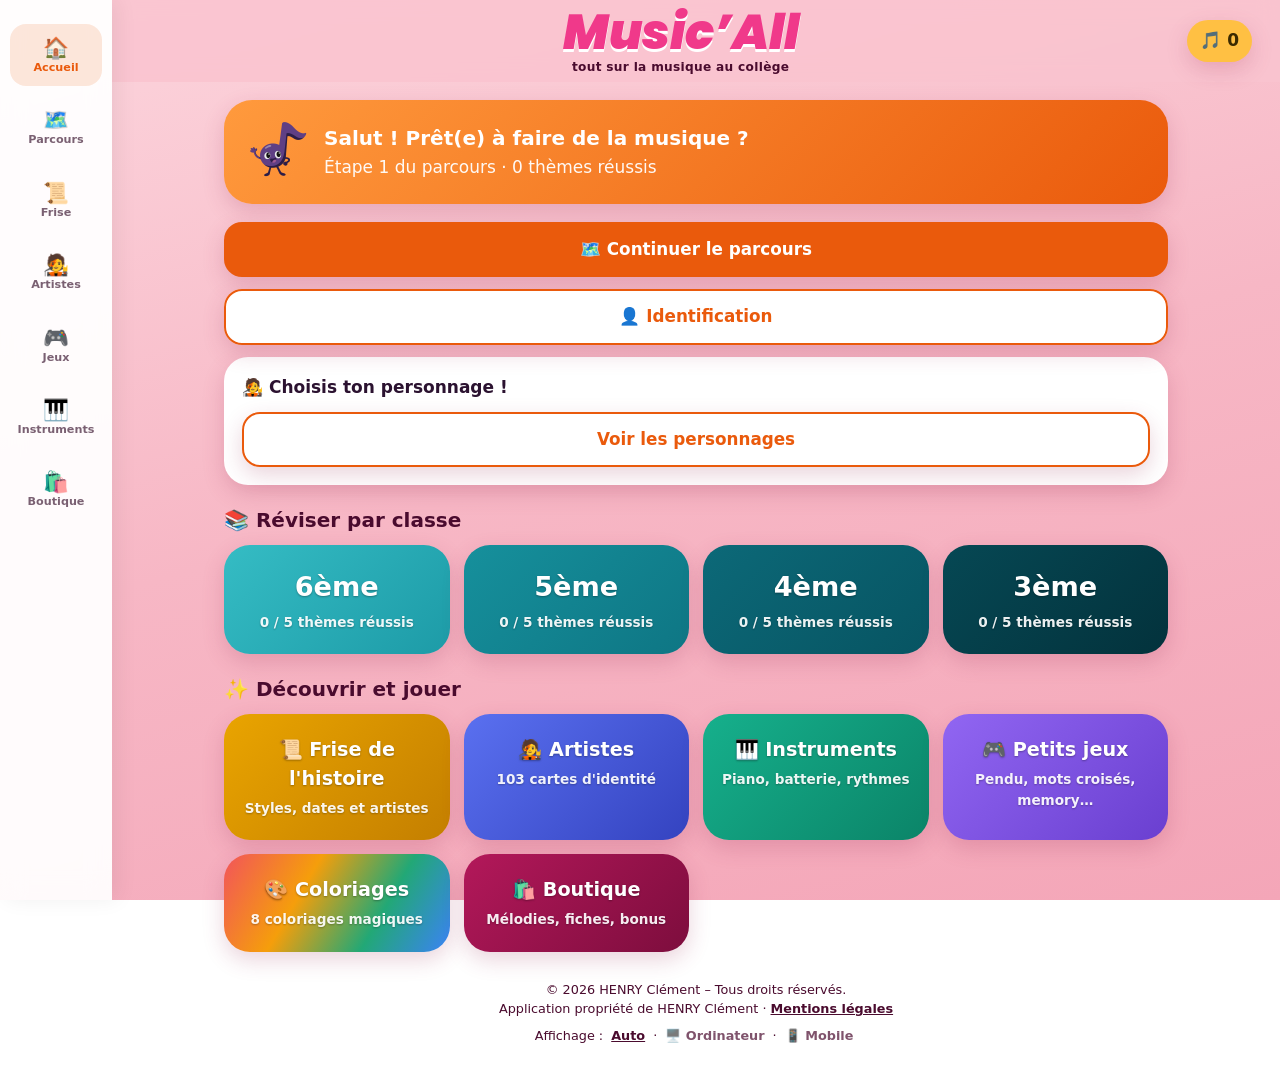
==== commit 5e3cde4c: "Add files via upload" ====
--- a/index.html
+++ b/index.html
@@ -185,6 +185,7 @@
 .lv{text-shadow:0 1px 2px rgba(0,0,0,.3)}
 .cb{background:linear-gradient(135deg,var(--c),var(--c2));color:#fff;text-shadow:0 1px 2px rgba(0,0,0,.25)}
 .cb small{color:rgba(255,255,255,.92)}.cb .t{background:rgba(255,255,255,.28)}
+.av .sh{position:absolute;left:50%;transform:translateX(-50%);bottom:-.22em;font-size:.45em;line-height:1}
 .av .ly{position:absolute;inset:0;width:100%;height:100%;object-fit:contain}
 .idc{background:linear-gradient(135deg,#fff,#fff0f6);border-radius:22px;border:3px solid #ffb3d1;color:var(--ink);box-shadow:var(--sh);overflow:hidden;margin:12px 0}
 .idh{background:var(--rb);color:#fff;padding:10px 14px;font-weight:900;letter-spacing:1px;font-size:.8rem}
@@ -320,12 +321,12 @@
 const TE=["🎶","🎙️","📻","🎚️","🎛️","🎪","🎡","🎭","🎟️","🎠"];
 const GR=["Apprenti","Choriste","Musicien","Soliste","Virtuose","Maestro"];
 // Bonus : [id, emoji ou couleur, catégorie, nom, étape qui le débloque]
-const ITEMS=[["h1","🧢","hat","Casquette",1],["h2","🎧","hat","Casque audio",3],["h3","🎩","hat","Haut-de-forme",5],["h4","🤠","hat","Chapeau de cow-boy",8],["h5","👑","hat","Couronne",12],
-["f1","🕶️","face","Lunettes de soleil",2],["f2","🥸","face","Déguisement",6],["f3","🧔","face","Barbe",9],
-["i1","🎤","hand","Micro",2],["i2","🎸","hand","Guitare",4],["i3","🥁","hand","Batterie",6],["i4","🎷","hand","Saxophone",8],["i5","🎻","hand","Violon",10],["i6","🎹","hand","Clavier",13],["i7","🎺","hand","Trompette",15],
-["p1","🐦","pet","Oiseau chanteur",3],["p2","🐱","pet","Chat",5],["p3","🐶","pet","Chien",7],["p4","🦜","pet","Perroquet",11],["p5","🦄","pet","Licorne",14],
+const ITEMS=[["t1","🧢","hat","Casquette",1],["t2","👑","hat","Couronne",11],["t3","🎩","hat","Haut-de-forme",5],["t4","🏴‍☠️","hat","Chapeau de pirate",8],
+["d1","🥸","face","Moustache",2],["d2","⚡","face","Éclair Bowie",4],["d3","🔴","face","Nez rouge",6],["d4","👨‍🎤","face","F. Mercury",9],["d5","🎭","face","Maquillage Kiss",12],
+["i1","🎺","hand","Trompette",7],["i2","🎤","hand","Micro",1],["i3","🎸","hand","Guitare",3],["i4","🥁","hand","Batterie",10],["i5","🧤","hand","Gant de rockeur",13],
+["c1","👟","shoe","Baskets",2],["c2","👞","shoe","Souliers",6],["c3","🤡","shoe","Chaussures de clown",9],
 ["a1","#e6dcff","aura","Lavande",1],["a2","#ffd6e7","aura","Rose",4],["a3","#ffe7a3","aura","Soleil",7],["a4","#cdeeed","aura","Menthe",10],["a5","#d5e8ff","aura","Ciel",13]];
-const SLOTS=[["hat","🎩 Chapeaux"],["face","😎 Visage"],["hand","🎸 Instruments"],["pet","🐾 Compagnons"],["aura","🎨 Couleurs de fond"]];
+const SLOTS=[["hat","🎩 Chapeaux"],["face","🎭 Déguisements"],["hand","🎸 Instruments"],["shoe","👟 Chaussures"],["aura","🎨 Couleurs de fond"]];
 const JK=[["f","🎯","50/50","Enlève des mauvaises réponses d'un QCM",30],["h","💡","Indice","Donne la première lettre d'une réponse écrite",20],["r","🔄","Seconde chance","Permet de retenter une question ratée",40]];
 const LEGAL_CONTACT="";
 const ALL=D.flatMap((a,l)=>a.map((_,i)=>[l,i]));
@@ -437,10 +438,10 @@
 const HF=["hero.png","hero2.png","hero3.png"],HERO_OK=[1];
 function fb(e){if(e.dataset.alt){const a=e.dataset.alt;e.dataset.alt="";e.src=a}else e.outerHTML=e.dataset.fb}
 const worn=s=>ITEMS.find(i=>i[2]==s&&i[0]==S.eq[s]&&(i[4]<=S.stage||S.own[i[0]]));
-const CL={hat:"hat",face:"fc",hand:"hd",pet:"pt"};
+const CL={hat:"hat",face:"fc",hand:"hd",shoe:"sh"};
 function avatar(px,only,hi,bare){
   hi=hi??((S.hero||0)==0||HERO_OK[S.hero]?(S.hero||0):0);
-  const au=only&&only[2]=="aura"?only:(bare||only?null:worn("aura")),sl=bare?[]:only?(only[2]=="aura"?[]:[only]):["pet","hand","face","hat"].map(worn).filter(Boolean);
+  const au=only&&only[2]=="aura"?only:(bare||only?null:worn("aura")),sl=bare?[]:only?(only[2]=="aura"?[]:[only]):["shoe","face","hat","hand"].map(worn).filter(Boolean);
   const dir=hi>0?`items/hero${hi+1}/`:"items/";
   const ly=sl.map(i=>`<img class="ly" src="${dir}${i[0]}.png" data-alt="${hi>0?"items/"+i[0]+".png":""}" data-fb="<span class=${CL[i[2]]}>${i[1]}</span>" alt="" onerror="fb(this)">`).join("");
   return `<div class="av" style="font-size:${px}px;${au?"background:"+au[1]:""}"><img class="b" src="${HF[hi]}" data-fb="<span class=b>🧑‍🎤</span>" alt="" onerror="fb(this)">${ly}</div>`;
